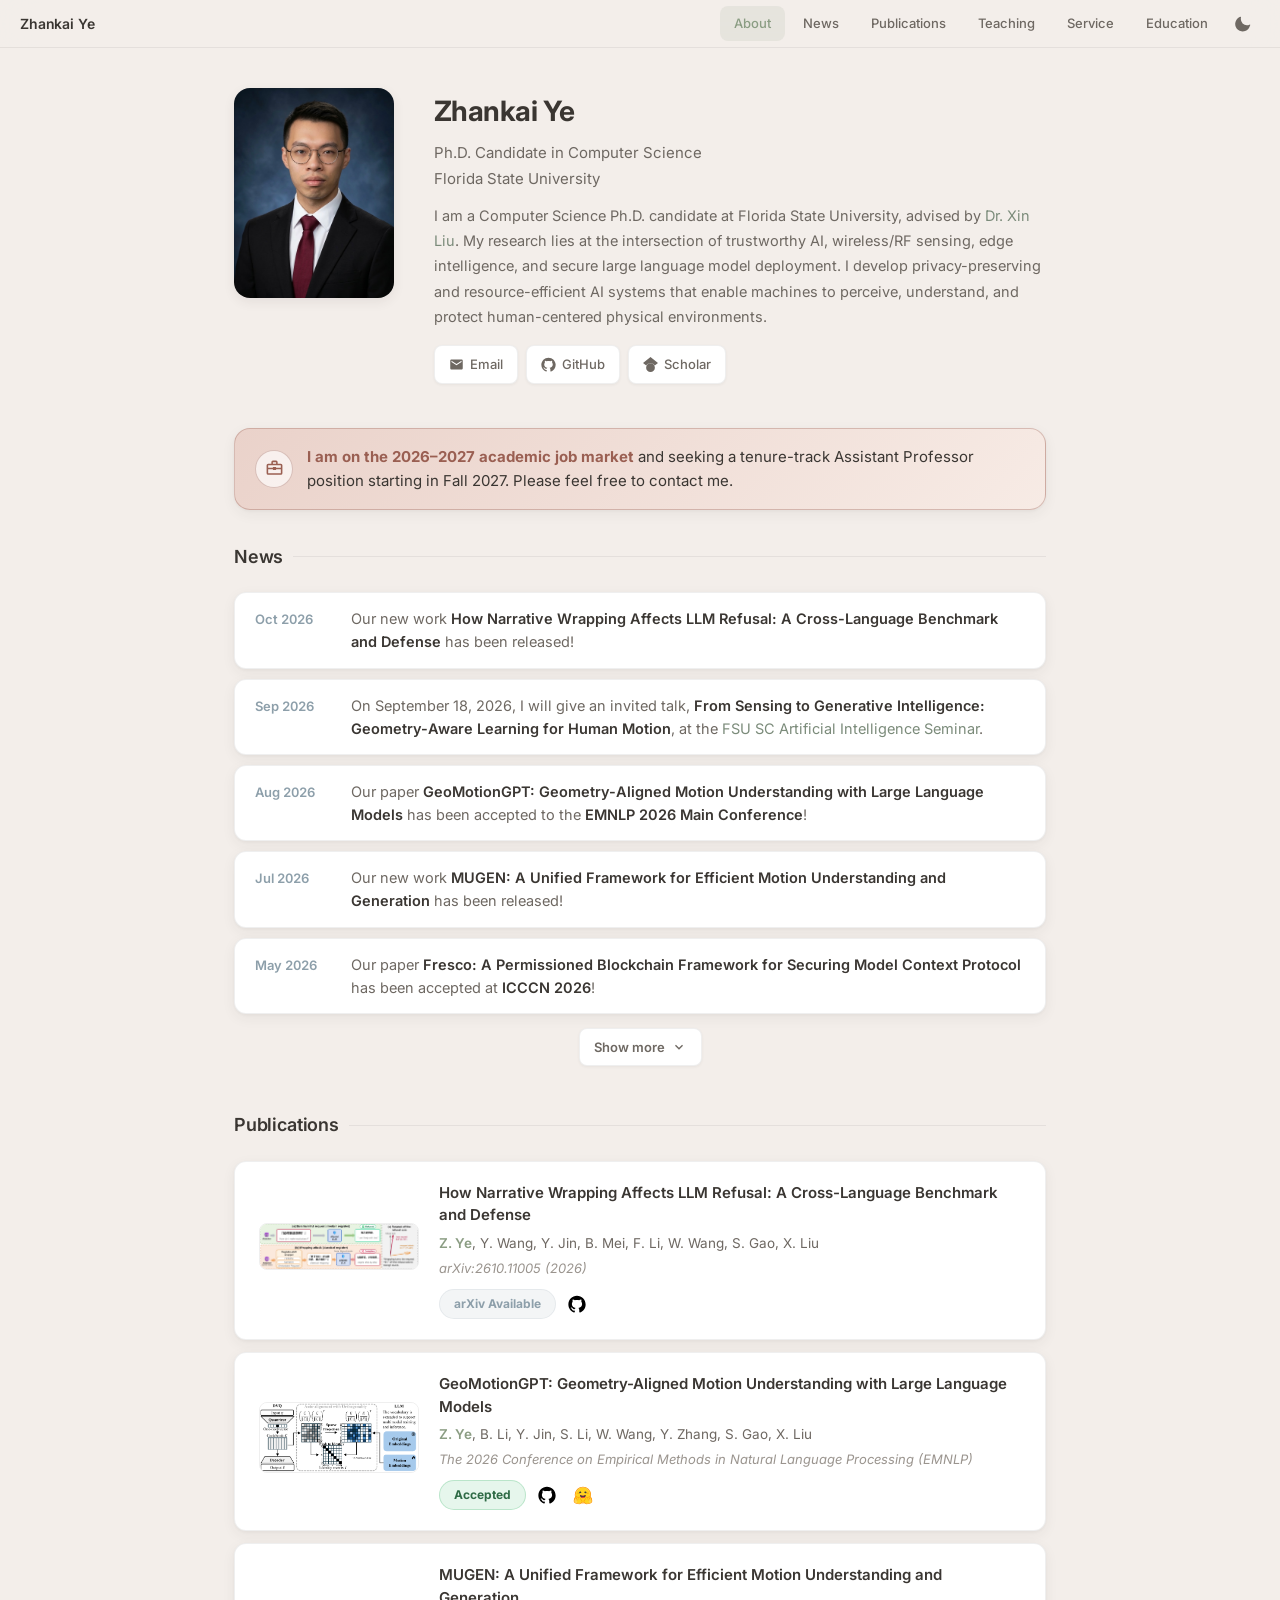
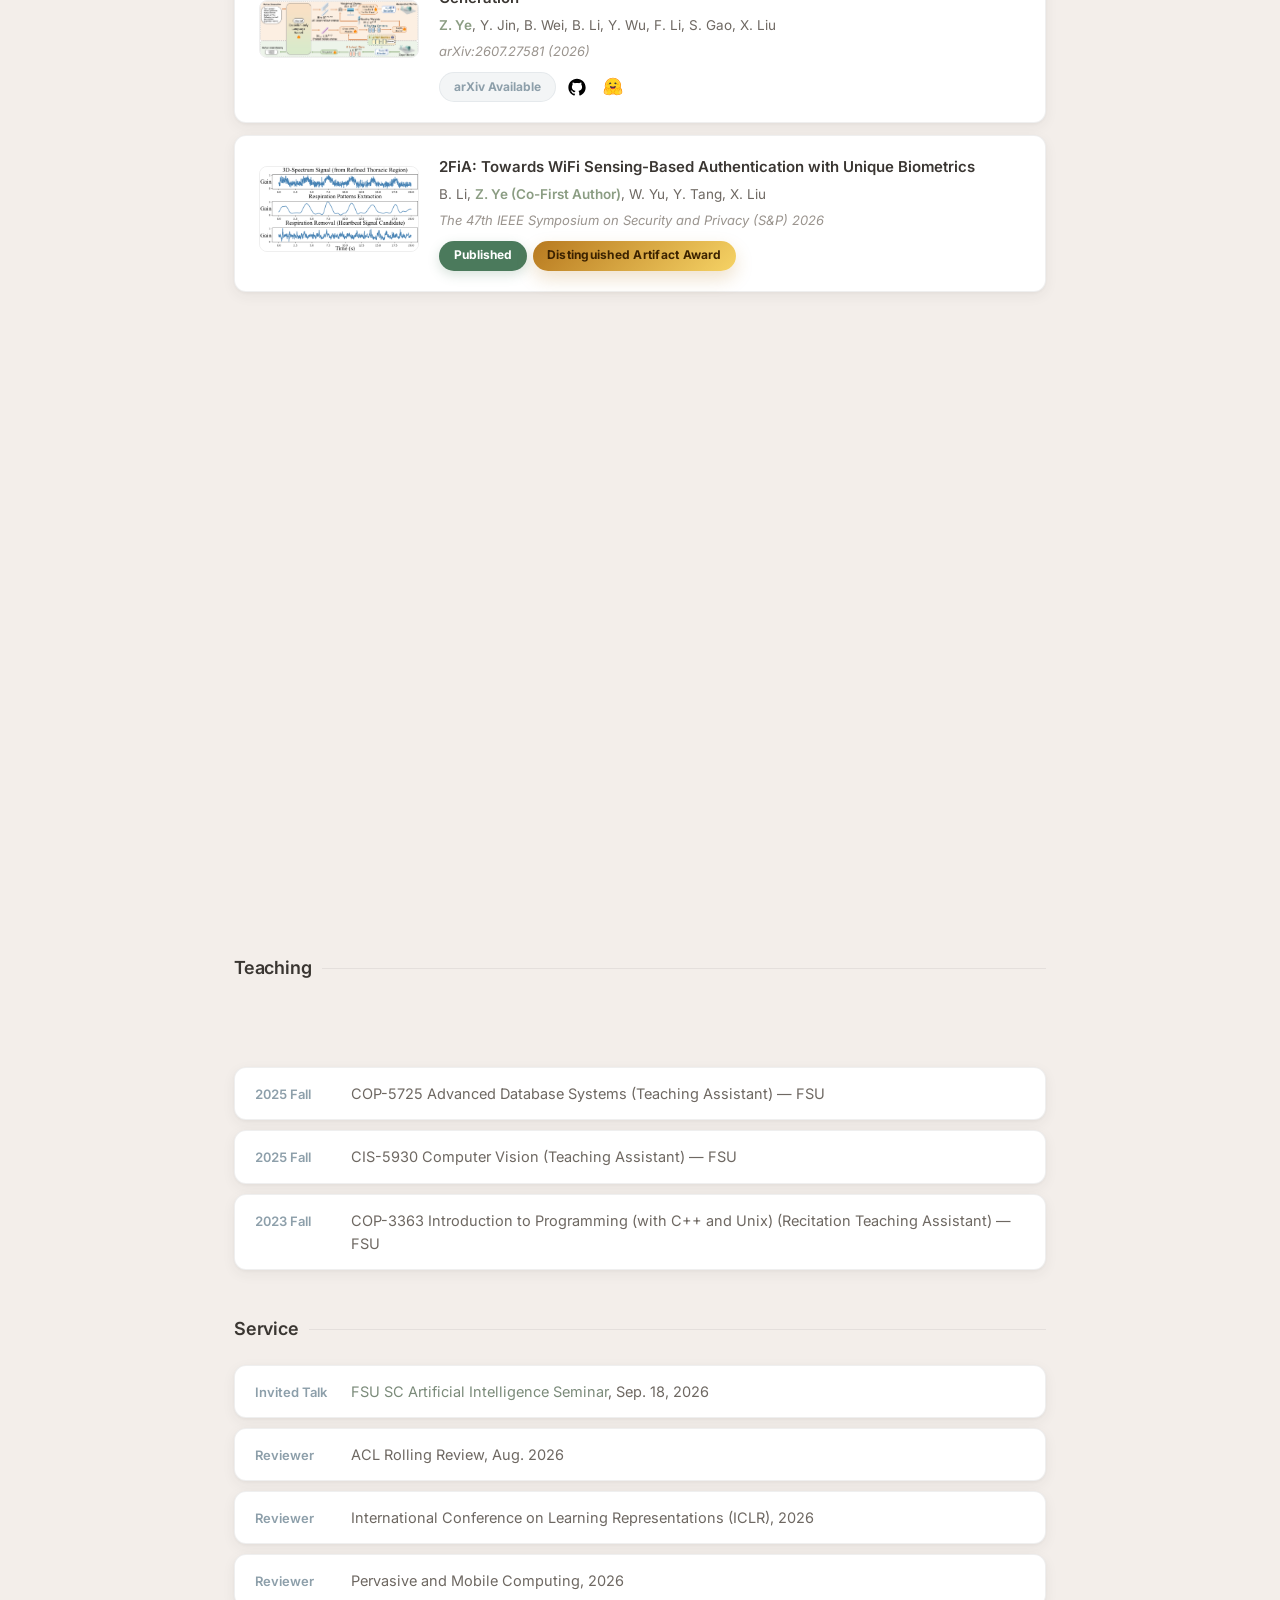
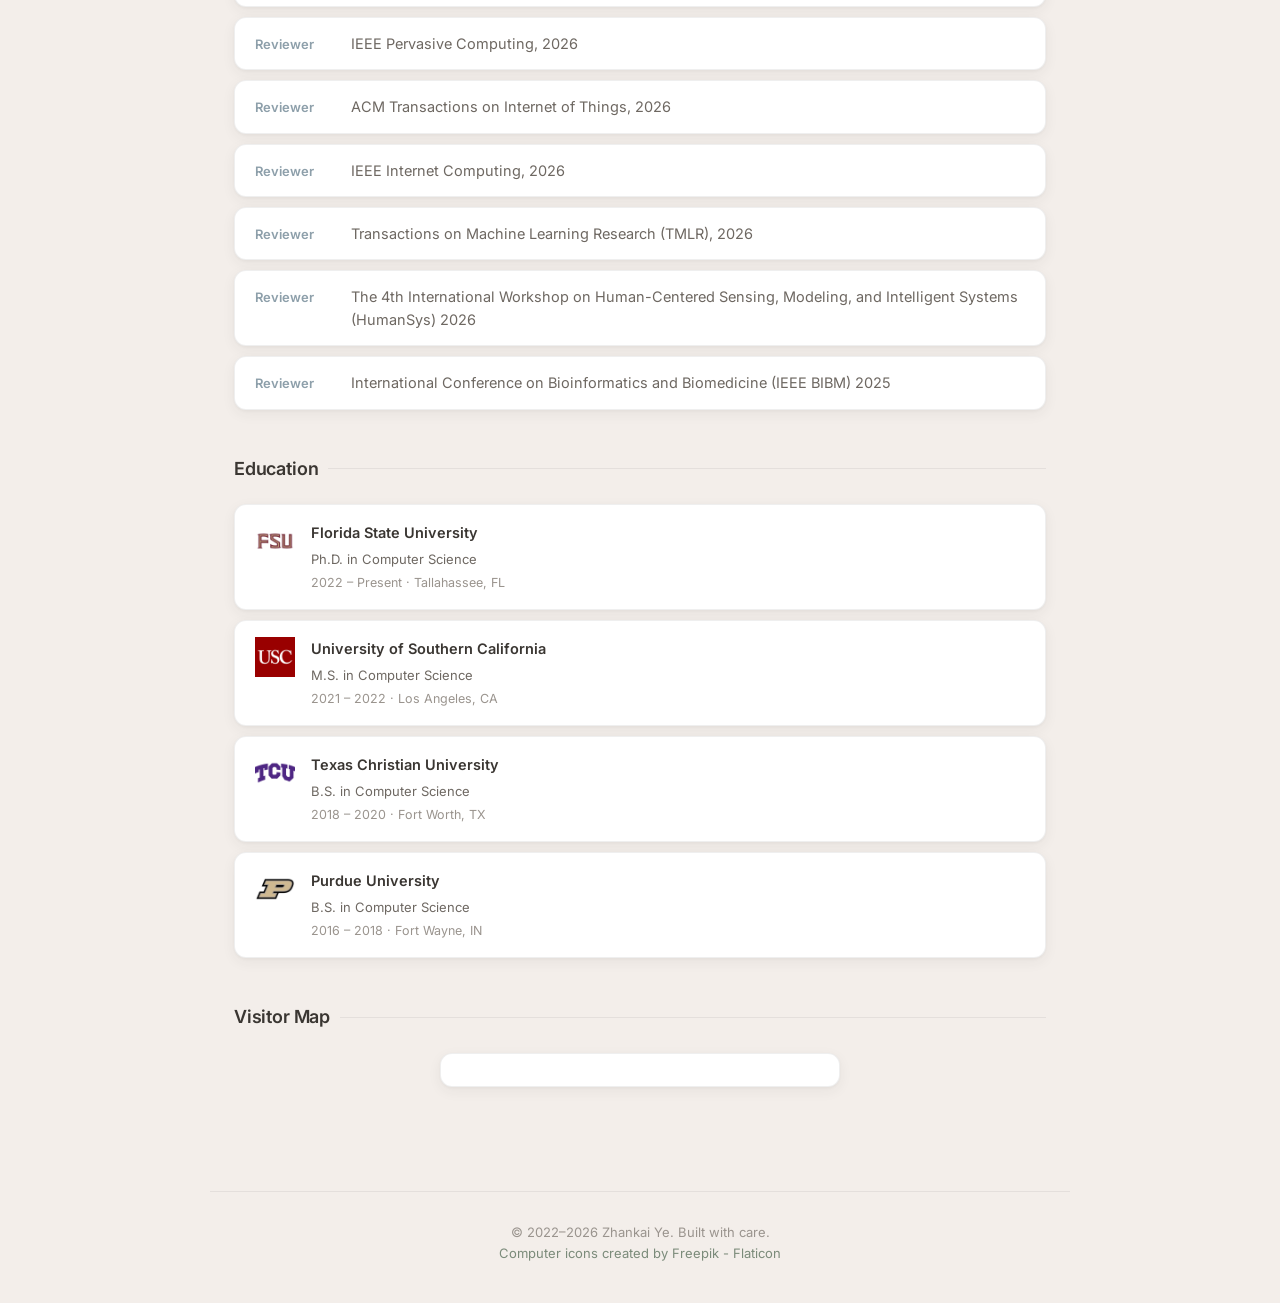
==== index.html @ 2c09be88 "Update GUISE tag from ICLR 2027 Under Review to arXiv Available Co-Authored-By: Claude Sonnet 5.5 <n" ====
<!DOCTYPE html>
<html lang="en" data-theme="light">
<head>
  <meta charset="utf-8">
  <meta name="viewport" content="width=device-width, initial-scale=1">
  <title>Zhankai Ye's Personal Website</title>
  <meta name="description" content="Zhankai Ye - Computer Science Ph.D. Candidate at Florida State University">
  <meta property="og:title" content="Zhankai Ye">
  <meta property="og:description" content="Computer Science Ph.D. Candidate at Florida State University">
  <meta property="og:type" content="website">
  <meta property="og:url" content="https://jye16.github.io/">
  <meta name="twitter:card" content="summary">
  <meta name="twitter:title" content="Zhankai Ye">
  <meta name="twitter:description" content="Computer Science Ph.D. Candidate at Florida State University">
  <link rel="shortcut icon" type="image/png" href="/freelancer.png">
  <link rel="icon" type="image/png" href="/freelancer.png">
  <link rel="apple-touch-icon" href="/freelancer.png">
  <link rel="preconnect" href="https://fonts.googleapis.com">
  <link rel="preconnect" href="https://fonts.gstatic.com" crossorigin>
  <link href="https://fonts.googleapis.com/css2?family=Inter:wght@400;500;600;700&display=swap" rel="stylesheet">
  <link rel="stylesheet" href="/css/adwaita.css?v=9">
  <noscript>
    <style>
      .anim-fade-up, .anim-fade-left, .anim-fade-right, .anim-scale-in {
        opacity: 1 !important;
        transform: none !important;
      }
    </style>
  </noscript>
  <script src="/js/main.js?v=4" defer></script>
  <script type="application/ld+json">
  {
    "@context": "http://schema.org",
    "@type": "Person",
    "name": "Zhankai Ye",
    "url": "https://jye16.github.io/",
    "jobTitle": "Ph.D. Candidate",
    "affiliation": {
      "@type": "Organization",
      "name": "Florida State University"
    }
  }
  </script>
</head>
<body>

  <!-- GTK4-style HeaderBar -->
  <header class="headerbar">
    <div class="headerbar-title"><a href="/">Zhankai Ye</a></div>
    <nav class="headerbar-nav">
      <span class="nav-links">
        <a href="#about" class="active">About</a>
        <a href="#news">News</a>
        <a href="#publications">Publications</a>
        <a href="#teaching">Teaching</a>
        <a href="#service">Service</a>
        <a href="#education">Education</a>
      </span>
      <button id="theme-toggle" class="headerbar-btn theme-toggle" aria-label="Toggle theme"></button>
      <button id="menu-toggle" class="menu-toggle" aria-label="Menu">
        <span></span><span></span><span></span>
      </button>
    </nav>
  </header>

  <!-- Mobile Nav Overlay -->
  <nav id="mobile-nav" class="mobile-nav">
    <a href="#about">About</a>
    <a href="#news">News</a>
    <a href="#publications">Publications</a>
    <a href="#teaching">Teaching</a>
    <a href="#service">Service</a>
    <a href="#education">Education</a>
  </nav>

  <main class="main-content">

    <!-- Hero / About -->
    <section id="about" class="section hero anim-fade-up">
      <div class="hero-avatar anim-scale-in">
        <img src="/photo-2026.jpg" alt="Zhankai Ye" width="160" height="160">
      </div>
      <div class="hero-info">
        <h1>Zhankai Ye</h1>
        <p class="subtitle">Ph.D. Candidate in Computer Science</p>
        <p class="subtitle" style="margin-top: -8px;">Florida State University</p>
        <p class="bio">
          I am a Computer Science Ph.D. candidate at Florida State University, advised by <a href="https://xinliulab.github.io/" target="_blank" rel="noopener noreferrer">Dr. Xin Liu</a>.
          My research lies at the intersection of trustworthy AI, wireless/RF sensing, edge intelligence, and secure large language model deployment. I develop privacy-preserving and resource-efficient AI systems that enable machines to perceive, understand, and protect human-centered physical environments.
        </p>
        <div class="hero-links">
          <a href="mailto:zy22b@fsu.edu">
            <svg viewBox="0 0 24 24"><path d="M20 4H4c-1.1 0-2 .9-2 2v12c0 1.1.9 2 2 2h16c1.1 0 2-.9 2-2V6c0-1.1-.9-2-2-2zm0 4l-8 5-8-5V6l8 5 8-5v2z"/></svg>
            Email
          </a>
          <a class="hero-link-github" href="https://github.com/JYe16" target="_blank" rel="noopener noreferrer">
            <span class="hero-github-icon" aria-hidden="true"></span>
            GitHub
          </a>
          <a href="https://scholar.google.com/citations?user=G-uva_UAAAAJ&hl=en&oi=ao" target="_blank" rel="noopener noreferrer">
            <svg viewBox="0 0 24 24"><path d="M5.242 13.769L0 9.5 12 0l12 9.5-5.242 4.269C17.548 11.249 14.978 9.5 12 9.5c-2.977 0-5.548 1.748-6.758 4.269zM12 10a7 7 0 100 14 7 7 0 000-14z"/></svg>
            Scholar
          </a>
        </div>
      </div>
    </section>

    <aside class="job-market-banner anim-fade-up" aria-label="Job market announcement">
      <span class="job-market-icon" aria-hidden="true">
        <svg viewBox="0 0 24 24"><path d="M20 6h-4V4a2 2 0 00-2-2h-4a2 2 0 00-2 2v2H4a2 2 0 00-2 2v10a2 2 0 002 2h16a2 2 0 002-2V8a2 2 0 00-2-2zm-10-2h4v2h-4V4zm10 14H4v-5h6v1h4v-1h6v5zm0-7h-6v-1h-4v1H4V8h16v3z"/></svg>
      </span>
      <p><strong>I am on the 2026–2027 academic job market</strong> and seeking a tenure-track Assistant Professor position starting in Fall 2027. Please feel free to contact me.</p>
    </aside>

    <!-- News -->
    <section id="news" class="section anim-fade-up">
      <div class="section-header">
        <h2>News</h2>
        <div class="section-line"></div>
      </div>
      <div id="news-list" class="news-list news-list-collapsible is-collapsed stagger-children">
        <div class="news-item anim-fade-left">
          <span class="news-date">Oct 2026</span>
          <span class="news-text">Our new work <strong>How Narrative Wrapping Affects LLM Refusal: A Cross-Language Benchmark and Defense</strong> has been released!</span>
        </div>
        <div class="news-item anim-fade-left">
          <span class="news-date">Sep 2026</span>
          <span class="news-text">On September 18, 2026, I will give an invited talk, <strong>From Sensing to Generative Intelligence: Geometry-Aware Learning for Human Motion</strong>, at the <a href="https://sc-ai.net/schedule/" target="_blank" rel="noopener noreferrer">FSU SC Artificial Intelligence Seminar</a>.</span>
        </div>
        <div class="news-item anim-fade-left">
          <span class="news-date">Aug 2026</span>
          <span class="news-text">Our paper <strong>GeoMotionGPT: Geometry-Aligned Motion Understanding with Large Language Models</strong> has been accepted to the <strong>EMNLP 2026 Main Conference</strong>!</span>
        </div>
        <div class="news-item anim-fade-left">
          <span class="news-date">Jul 2026</span>
          <span class="news-text">Our new work <strong>MUGEN: A Unified Framework for Efficient Motion Understanding and Generation</strong> has been released!</span>
        </div>
        <div class="news-item anim-fade-left">
          <span class="news-date">May 2026</span>
          <span class="news-text">Our paper <strong>Fresco: A Permissioned Blockchain Framework for Securing Model Context Protocol</strong> has been accepted at <strong>ICCCN 2026</strong>!</span>
        </div>
        <div class="news-item anim-fade-left">
          <span class="news-date">Apr 2026</span>
          <span class="news-text">Passed the <strong>Ph.D. Preliminary Exam</strong> and officially advanced to <strong>Ph.D. Candidate</strong>!</span>
        </div>
        <div class="news-item anim-fade-left">
          <span class="news-date">Apr 2026</span>
          <span class="news-text">Received <strong>Student Travel Grant</strong> from <strong>IEEE S&amp;P 2026</strong>.</span>
        </div>
        <div class="news-item anim-fade-left">
          <span class="news-date">Apr 2026</span>
          <span class="news-text">Received <strong>Honorable Mention Presentation Award</strong> at <strong>FSU CS Expo 2026</strong>.</span>
        </div>
        <div class="news-item anim-fade-left">
          <span class="news-date">Apr 2026</span>
          <span class="news-text">Our paper <strong>ARiSE: Efficient Mesh-Based Action Recognition from Wi-Fi Sensing on Edge Devices</strong> has been accepted at <strong>IEEE FG 2026</strong>!</span>
        </div>
        <div class="news-item anim-fade-left">
          <span class="news-date">Apr 2026</span>
          <span class="news-text">Our paper <strong>HyperEdit: Unlocking Instruction-based Text Editing in LLMs via Hypernetworks</strong> has been accepted at <strong>ACL Findings 2026</strong>!</span>
        </div>
        <div class="news-item anim-fade-left">
          <span class="news-date">Sep 2025</span>
          <span class="news-text">Our paper <strong>2FiA: Towards WiFi Sensing-Based Authentication with Unique Biometrics</strong> has been accepted at <strong>IEEE S&amp;P 2026</strong>!</span>
        </div>
        <div class="news-item anim-fade-left">
          <span class="news-date">Sep 2024</span>
          <span class="news-text">Personal website launched!</span>
        </div>
      </div>
      <div class="news-toggle-wrap">
        <button id="news-toggle" class="news-toggle" type="button" aria-expanded="false" aria-controls="news-list">
          <span class="news-toggle-label">Show more</span>
          <svg viewBox="0 0 24 24" aria-hidden="true"><path d="M7.41 8.59L12 13.17l4.59-4.58L18 10l-6 6-6-6z"/></svg>
        </button>
      </div>
    </section>

    <!-- Publications -->
    <section id="publications" class="section anim-fade-up">
      <div class="section-header">
        <h2>Publications</h2>
        <div class="section-line"></div>
      </div>
      <div class="stagger-children">
        <div class="pub-item anim-fade-up">
          <a class="pub-thumb-link" href="https://arxiv.org/abs/2610.11005" target="_blank" rel="noopener noreferrer" aria-label="Open the GUISE paper page">
            <img class="pub-thumb" src="/images/GUISE.png" alt="GUISE overview thumbnail">
          </a>
          <div class="pub-body">
            <div class="pub-title"><a href="https://jye16.github.io/guise/" target="_blank" rel="noopener noreferrer">How Narrative Wrapping Affects LLM Refusal: A Cross-Language Benchmark and Defense</a></div>
            <div class="pub-authors"><span class="me">Z. Ye</span>, Y. Wang, Y. Jin, B. Mei, F. Li, W. Wang, S. Gao, X. Liu</div>
            <div class="pub-venue">arXiv:2610.11005 (2026)</div>
            <div class="pub-links">
              <span class="pub-tag pub-tag-preprint">arXiv Available</span>
              <a class="pub-icon-link pub-icon-link-github" href="https://github.com/JYe16/GUISE_Official" target="_blank" rel="noopener noreferrer" aria-label="GUISE on GitHub" title="GitHub">
                <img src="/icons/github.svg?v=3" width="18" height="18" alt="" aria-hidden="true">
              </a>
            </div>
          </div>
        </div>
        <div class="pub-item anim-fade-up">
          <a class="pub-thumb-link" href="https://arxiv.org/abs/2601.07632" target="_blank" rel="noopener noreferrer" aria-label="Open the GeoMotionGPT paper page">
            <img class="pub-thumb" src="/images/GeoMotionGPT.png" alt="GeoMotionGPT thumbnail">
          </a>
          <div class="pub-body">
            <div class="pub-title"><a href="https://arxiv.org/abs/2601.07632" target="_blank" rel="noopener noreferrer">GeoMotionGPT: Geometry-Aligned Motion Understanding with Large Language Models</a></div>
            <div class="pub-authors"><span class="me">Z. Ye</span>, B. Li, Y. Jin, S. Li, W. Wang, Y. Zhang, S. Gao, X. Liu</div>
            <div class="pub-venue">The 2026 Conference on Empirical Methods in Natural Language Processing (EMNLP)</div>
            <div class="pub-links">
              <span class="pub-tag pub-tag-accepted">Accepted</span>
              <a class="pub-icon-link pub-icon-link-github" href="https://github.com/JYe16/GeoMotionGPT" target="_blank" rel="noopener noreferrer" aria-label="GeoMotionGPT on GitHub" title="GitHub">
                <img src="/icons/github.svg?v=3" width="18" height="18" alt="" aria-hidden="true">
              </a>
              <a class="pub-icon-link pub-icon-link-hf" href="https://huggingface.co/zy22b/GeoMotionGPT" target="_blank" rel="noopener noreferrer" aria-label="GeoMotionGPT on Hugging Face" title="Hugging Face">
                <img src="/icons/huggingface.svg" width="20" height="20" alt="" aria-hidden="true">
              </a>
            </div>
          </div>
        </div>
        <div class="pub-item anim-fade-up">
          <a class="pub-thumb-link" href="https://arxiv.org/abs/2607.27581" target="_blank" rel="noopener noreferrer" aria-label="Open the MUGEN paper page">
            <img class="pub-thumb" src="/images/MUGEN.png" alt="MUGEN framework thumbnail">
          </a>
          <div class="pub-body">
            <div class="pub-title"><a href="https://jye16.github.io/mugen-page" target="_blank" rel="noopener noreferrer">MUGEN: A Unified Framework for Efficient Motion Understanding and Generation</a></div>
            <div class="pub-authors"><span class="me">Z. Ye</span>, Y. Jin, B. Wei, B. Li, Y. Wu, F. Li, S. Gao, X. Liu</div>
            <div class="pub-venue">arXiv:2607.27581 (2026)</div>
            <div class="pub-links">
              <span class="pub-tag pub-tag-preprint">arXiv Available</span>
              <a class="pub-icon-link pub-icon-link-github" href="https://github.com/JYe16/MUGEN" target="_blank" rel="noopener noreferrer" aria-label="MUGEN on GitHub" title="GitHub">
                <img src="/icons/github.svg?v=3" width="18" height="18" alt="" aria-hidden="true">
              </a>
              <a class="pub-icon-link pub-icon-link-hf" href="https://huggingface.co/zy22b/MUGEN" target="_blank" rel="noopener noreferrer" aria-label="MUGEN on Hugging Face" title="Hugging Face">
                <img src="/icons/huggingface.svg" width="20" height="20" alt="" aria-hidden="true">
              </a>
            </div>
          </div>
        </div>
        <div class="pub-item anim-fade-up">
          <a class="pub-thumb-link" href="https://www.computer.org/csdl/proceedings-article/sp/2026/606500b617/2bojwh1qN2w" target="_blank" rel="noopener noreferrer" aria-label="Open the 2FiA paper page">
            <img class="pub-thumb" src="/images/2FiA.png" alt="2FiA thumbnail">
          </a>
          <div class="pub-body">
            <div class="pub-title"><a href="https://www.computer.org/csdl/proceedings-article/sp/2026/606500b617/2bojwh1qN2w" target="_blank" rel="noopener noreferrer">2FiA: Towards WiFi Sensing-Based Authentication with Unique Biometrics</a></div>
            <div class="pub-authors">B. Li, <span class="me">Z. Ye (Co-First Author)</span>, W. Yu, Y. Tang, X. Liu</div>
            <div class="pub-venue">The 47th IEEE Symposium on Security and Privacy (S&amp;P) 2026</div>
            <div class="pub-links">
              <span class="pub-tag pub-tag-published">Published</span>
              <div class="pub-award">Distinguished Artifact Award</div>
            </div>
          </div>
        </div>
        <div class="pub-item anim-fade-up">
          <a class="pub-thumb-link" href="https://ieeexplore.ieee.org/abstract/document/11557074" target="_blank" rel="noopener noreferrer" aria-label="Open the ARiSE paper page">
            <img class="pub-thumb" src="/images/ARiSE.png" alt="ARiSE thumbnail">
          </a>
          <div class="pub-body">
            <div class="pub-title"><a href="https://ieeexplore.ieee.org/abstract/document/11557074" target="_blank" rel="noopener noreferrer">ARiSE: Efficient Mesh-Based Action Recognition from Wi-Fi Sensing on Edge Devices</a></div>
            <div class="pub-authors"><span class="me">Z. Ye</span>, S. Li, B. Li, Y. Ren, B. Mei, S. Gao, X. Liu</div>
            <div class="pub-venue">The 20th IEEE International Conference on Automatic Face and Gesture Recognition (FG) 2026</div>
            <div class="pub-links">
              <span class="pub-tag pub-tag-published">Published</span>
            </div>
          </div>
        </div>
        <div class="pub-item anim-fade-up">
          <img class="pub-thumb" src="/images/Fresco.png" alt="Fresco thumbnail">
          <div class="pub-body">
            <div class="pub-title">Fresco: A Permissioned Blockchain Framework for Securing Model Context Protocol</div>
            <div class="pub-authors"><span class="me">Z. Ye</span>, Y. Wu, S. Sheng, P. Nguyen, Y. Ren, B. Wei, Y. Yesha, X. Liu</div>
            <div class="pub-venue">The 35th International Conference on Computer Communications and Networks (ICCCN) 2026</div>
            <div class="pub-links">
              <span class="pub-tag pub-tag-accepted">Accepted</span>
            </div>
          </div>
        </div>
        <div class="pub-item anim-fade-up">
          <a class="pub-thumb-link" href="https://arxiv.org/abs/2512.12544" target="_blank" rel="noopener noreferrer" aria-label="Open the HyperEdit paper page">
            <img class="pub-thumb" src="/images/HyperEdit.png" alt="HyperEdit thumbnail">
          </a>
          <div class="pub-body">
            <div class="pub-title"><a href="https://arxiv.org/abs/2512.12544" target="_blank" rel="noopener noreferrer">HyperEdit: Unlocking Instruction-based Text Editing in LLMs via Hypernetworks</a></div>
            <div class="pub-authors">Y. Zeng, J. Cao, Z. Li, W. Yu, <span class="me">Z. Ye</span>, D. Xiang, T. Hua, X. Liu, S. Gao, T. Yu</div>
            <div class="pub-venue">Findings of the 64th Annual Meeting of the Association for Computational Linguistics (ACL Findings) 2026</div>
            <div class="pub-links">
              <span class="pub-tag pub-tag-published">Published</span>
            </div>
          </div>
        </div>
      </div>
    </section>

    <!-- Teaching -->
    <section id="teaching" class="section anim-fade-up">
      <div class="section-header">
        <h2>Teaching</h2>
        <div class="section-line"></div>
      </div>
      <div class="news-list stagger-children">
        <div class="news-item anim-fade-left">
          <span class="news-date">2026 Spring</span>
          <span class="news-text">CIS-5930 Future Edge Networks and Distributed Intelligence (Teaching Assistant) — FSU</span>
        </div>
        <div class="news-item anim-fade-left">
          <span class="news-date">2025 Fall</span>
          <span class="news-text">COP-5725 Advanced Database Systems (Teaching Assistant) — FSU</span>
        </div>
        <div class="news-item anim-fade-left">
          <span class="news-date">2025 Fall</span>
          <span class="news-text">CIS-5930 Computer Vision (Teaching Assistant) — FSU</span>
        </div>
        <div class="news-item anim-fade-left">
          <span class="news-date">2023 Fall</span>
          <span class="news-text">COP-3363 Introduction to Programming (with C++ and Unix) (Recitation Teaching Assistant) — FSU</span>
        </div>
      </div>
    </section>

    <!-- Service -->
    <section id="service" class="section anim-fade-up">
      <div class="section-header">
        <h2>Service</h2>
        <div class="section-line"></div>
      </div>
      <div class="news-list stagger-children">
        <div class="news-item anim-fade-left">
          <span class="news-date">Invited Talk</span>
          <span class="news-text"><a href="https://sc-ai.net/schedule/" target="_blank" rel="noopener noreferrer">FSU SC Artificial Intelligence Seminar</a>, Sep. 18, 2026</span>
        </div>
        <div class="news-item anim-fade-left">
          <span class="news-date">Reviewer</span>
          <span class="news-text">ACL Rolling Review, Aug. 2026</span>
        </div>
        <div class="news-item anim-fade-left">
          <span class="news-date">Reviewer</span>
          <span class="news-text">International Conference on Learning Representations (ICLR), 2026</span>
        </div>
        <div class="news-item anim-fade-left">
          <span class="news-date">Reviewer</span>
          <span class="news-text">Pervasive and Mobile Computing, 2026</span>
        </div>
        <div class="news-item anim-fade-left">
          <span class="news-date">Reviewer</span>
          <span class="news-text">IEEE Pervasive Computing, 2026</span>
        </div>
        <div class="news-item anim-fade-left">
          <span class="news-date">Reviewer</span>
          <span class="news-text">ACM Transactions on Internet of Things, 2026</span>
        </div>
        <div class="news-item anim-fade-left">
          <span class="news-date">Reviewer</span>
          <span class="news-text">IEEE Internet Computing, 2026</span>
        </div>
        <div class="news-item anim-fade-left">
          <span class="news-date">Reviewer</span>
          <span class="news-text">Transactions on Machine Learning Research (TMLR), 2026</span>
        </div>
        <div class="news-item anim-fade-left">
          <span class="news-date">Reviewer</span>
          <span class="news-text">The 4th International Workshop on Human-Centered Sensing, Modeling, and Intelligent Systems (HumanSys) 2026</span>
        </div>
        <div class="news-item anim-fade-left">
          <span class="news-date">Reviewer</span>
          <span class="news-text">International Conference on Bioinformatics and Biomedicine (IEEE BIBM) 2025</span>
        </div>
      </div>
    </section>

    <section id="education" class="section anim-fade-up">
      <div class="section-header">
        <h2>Education</h2>
        <div class="section-line"></div>
      </div>
      <div class="stagger-children">
        <div class="timeline-item anim-fade-up">
          <div class="timeline-icon"><img src="/icons/fsu.png" alt="FSU" width="40" height="40"></div>
          <div class="timeline-content">
            <h3>Florida State University</h3>
            <p class="timeline-sub">Ph.D. in Computer Science</p>
            <p class="timeline-date">2022 – Present · Tallahassee, FL</p>
          </div>
        </div>
        <div class="timeline-item anim-fade-up">
          <div class="timeline-icon"><img src="/icons/usc.png" alt="USC" width="40" height="40"></div>
          <div class="timeline-content">
            <h3>University of Southern California</h3>
            <p class="timeline-sub">M.S. in Computer Science</p>
            <p class="timeline-date">2021 – 2022 · Los Angeles, CA</p>
          </div>
        </div>
        <div class="timeline-item anim-fade-up">
          <div class="timeline-icon"><img src="/icons/tcu.png" alt="TCU" width="40" height="40"></div>
          <div class="timeline-content">
            <h3>Texas Christian University</h3>
            <p class="timeline-sub">B.S. in Computer Science</p>
            <p class="timeline-date">2018 – 2020 · Fort Worth, TX</p>
          </div>
        </div>
        <div class="timeline-item anim-fade-up">
          <div class="timeline-icon"><img src="/icons/purdue.png" alt="Purdue" width="40" height="40"></div>
          <div class="timeline-content">
            <h3>Purdue University</h3>
            <p class="timeline-sub">B.S. in Computer Science</p>
            <p class="timeline-date">2016 – 2018 · Fort Wayne, IN</p>
          </div>
        </div>
      </div>
    </section>

    <!-- Visitor Counter -->
    <section id="visitor-map" class="section anim-fade-up">
      <div class="section-header">
        <h2>Visitor Map</h2>
        <div class="section-line"></div>
      </div>
      <div style="display:flex;justify-content:center;">
        <div class="visitor-map-card">
          <script type="text/javascript">
            (function () {
              var theme = document.documentElement.getAttribute('data-theme');
              var cl = theme === 'dark' ? '2a2724' : 'ffffff';
              var card = document.currentScript.parentElement;
              var cardStyle = window.getComputedStyle(card);
              var mapWidth = Math.floor(
                card.getBoundingClientRect().width -
                parseFloat(cardStyle.paddingLeft) -
                parseFloat(cardStyle.paddingRight) -
                parseFloat(cardStyle.borderLeftWidth) -
                parseFloat(cardStyle.borderRightWidth)
              );
              document.write(
                '<script type="text/javascript" id="mapmyvisitors" ' +
                'src="https://mapmyvisitors.com/map.js?d=XqmoEh-5JVxembaAJcJapGxYagsja-NmGrEghnxSBC0&cl=' +
                cl + '&w=' + mapWidth + '"><\/script>'
              );
            })();
          </script>
        </div>
      </div>
    </section>

  </main>

  <footer class="site-footer">
    <p>&copy; 2022–2026 Zhankai Ye. Built with care.</p>
    <p><a href="https://www.flaticon.com/free-icons/computer" title="computer icons">Computer icons created by Freepik - Flaticon</a></p>
  </footer>

</body>
</html>
---- css/adwaita.css ----
/* ============================================
   GTK4 Adwaita × Morandi Academic Theme
   ============================================ */

/* --- CSS Custom Properties --- */
:root {
  /* Morandi Palette - Light */
  --bg-primary: #f3eeea;
  --bg-secondary: #ebe5df;
  --bg-card: #ffffff;
  --bg-card-hover: #faf8f6;
  --bg-headerbar: rgba(243, 238, 234, 0.85);
  --bg-sidebar: #e8e2dc;

  --text-primary: #3a3632;
  --text-secondary: #6e6862;
  --text-tertiary: #9a948e;
  --text-link: #7b8b7a;
  --text-link-hover: #5c6e5b;

  --accent: #8b9d83;
  --accent-hover: #7a8e72;
  --accent-subtle: rgba(139, 157, 131, 0.12);
  --accent-border: rgba(139, 157, 131, 0.3);

  --morandi-rose: #c4a7a0;
  --morandi-blue: #8d9faa;
  --morandi-green: #8b9d83;
  --morandi-taupe: #b0a296;
  --morandi-lavender: #a29aaf;
  --morandi-sand: #c9bfb0;

  --job-market-bg-start: #ead2ca;
  --job-market-bg-end: #f7ebe5;
  --job-market-accent: #9a5f52;
  --job-market-border: rgba(154, 95, 82, 0.34);
  --job-market-icon-bg: rgba(255, 255, 255, 0.66);

  --border-color: rgba(58, 54, 50, 0.08);
  --border-strong: rgba(58, 54, 50, 0.15);
  --shadow-sm: 0 1px 3px rgba(58, 54, 50, 0.06);
  --shadow-md: 0 4px 12px rgba(58, 54, 50, 0.08);
  --shadow-lg: 0 8px 30px rgba(58, 54, 50, 0.1);
  --shadow-card: 0 1px 3px rgba(58, 54, 50, 0.04), 0 4px 14px rgba(58, 54, 50, 0.06);
  --shadow-card-hover: 0 4px 16px rgba(58, 54, 50, 0.1), 0 8px 30px rgba(58, 54, 50, 0.06);

  --radius-sm: 8px;
  --radius-md: 12px;
  --radius-lg: 16px;
  --radius-xl: 24px;

  --headerbar-height: 48px;

  /* Adwaita-style easing */
  --ease-out: cubic-bezier(0.0, 0.0, 0.2, 1.0);
  --ease-in: cubic-bezier(0.4, 0.0, 1.0, 1.0);
  --ease-in-out: cubic-bezier(0.4, 0.0, 0.2, 1.0);
  --duration-fast: 150ms;
  --duration-normal: 250ms;
  --duration-slow: 350ms;
  --duration-enter: 360ms;
}

/* Dark theme */
[data-theme="dark"] {
  --bg-primary: #2a2724;
  --bg-secondary: #33302c;
  --bg-card: #3a3733;
  --bg-card-hover: #413e39;
  --bg-headerbar: rgba(42, 39, 36, 0.9);
  --bg-sidebar: #33302c;

  --text-primary: #e4dfd9;
  --text-secondary: #b0aaa3;
  --text-tertiary: #7f7972;
  --text-link: #a3b89e;
  --text-link-hover: #b8ccb3;

  --accent: #a3b89e;
  --accent-hover: #b8ccb3;
  --accent-subtle: rgba(163, 184, 158, 0.12);
  --accent-border: rgba(163, 184, 158, 0.25);

  --morandi-rose: #c4a7a0;
  --morandi-blue: #8d9faa;
  --morandi-green: #a3b89e;
  --morandi-taupe: #b0a296;
  --morandi-lavender: #a29aaf;
  --morandi-sand: #c9bfb0;

  --job-market-bg-start: #543d38;
  --job-market-bg-end: #443633;
  --job-market-accent: #e0aaa0;
  --job-market-border: rgba(224, 170, 160, 0.32);
  --job-market-icon-bg: rgba(255, 255, 255, 0.07);

  --border-color: rgba(228, 223, 217, 0.08);
  --border-strong: rgba(228, 223, 217, 0.15);
  --shadow-sm: 0 1px 3px rgba(0, 0, 0, 0.15);
  --shadow-md: 0 4px 12px rgba(0, 0, 0, 0.2);
  --shadow-lg: 0 8px 30px rgba(0, 0, 0, 0.25);
  --shadow-card: 0 1px 3px rgba(0, 0, 0, 0.1), 0 4px 14px rgba(0, 0, 0, 0.12);
  --shadow-card-hover: 0 4px 16px rgba(0, 0, 0, 0.2), 0 8px 30px rgba(0, 0, 0, 0.15);
}

/* --- Reset & Base --- */
*, *::before, *::after {
  box-sizing: border-box;
  margin: 0;
  padding: 0;
}

html {
  scroll-behavior: smooth;
  font-size: 16px;
  -webkit-text-size-adjust: 100%;
}

body {
  font-family: 'Inter', 'Cantarell', -apple-system, BlinkMacSystemFont, 'Segoe UI', sans-serif;
  background-color: var(--bg-primary);
  color: var(--text-primary);
  line-height: 1.7;
  transition: background-color var(--duration-slow) var(--ease-in-out),
              color var(--duration-slow) var(--ease-in-out);
  overflow-x: hidden;
  -webkit-font-smoothing: antialiased;
  -moz-osx-font-smoothing: grayscale;
}

a {
  color: var(--text-link);
  text-decoration: none;
  transition: color var(--duration-fast) var(--ease-out);
}

a:hover {
  color: var(--text-link-hover);
}

::selection {
  background: var(--accent-subtle);
  color: var(--text-primary);
}

/* --- HeaderBar (GTK4 style) --- */
.headerbar {
  position: fixed;
  top: 0;
  left: 0;
  right: 0;
  height: var(--headerbar-height);
  background: var(--bg-headerbar);
  backdrop-filter: blur(20px) saturate(1.2);
  -webkit-backdrop-filter: blur(20px) saturate(1.2);
  border-bottom: 1px solid var(--border-color);
  z-index: 1000;
  display: flex;
  align-items: center;
  justify-content: space-between;
  padding: 0 20px;
  transition: background-color var(--duration-slow) var(--ease-in-out),
              box-shadow var(--duration-normal) var(--ease-out);
}

.headerbar.scrolled {
  box-shadow: var(--shadow-sm);
}

.headerbar-title {
  font-size: 14px;
  font-weight: 600;
  color: var(--text-primary);
  letter-spacing: -0.01em;
}

.headerbar-title a {
  color: inherit;
}

.headerbar-nav {
  display: flex;
  align-items: center;
  gap: 4px;
}

.headerbar-nav a,
.headerbar-btn {
  display: inline-flex;
  align-items: center;
  gap: 6px;
  padding: 6px 14px;
  border-radius: var(--radius-sm);
  font-size: 13px;
  font-weight: 500;
  color: var(--text-secondary);
  background: transparent;
  border: none;
  cursor: pointer;
  transition: color var(--duration-fast) var(--ease-out),
              background-color var(--duration-fast) var(--ease-out);
  white-space: nowrap;
}

.headerbar-nav a:hover,
.headerbar-btn:hover {
  background: var(--accent-subtle);
  color: var(--text-primary);
}

.headerbar-nav a.active {
  background: var(--accent-subtle);
  color: var(--accent);
}

.theme-toggle {
  width: 34px;
  height: 34px;
  padding: 0;
  display: inline-flex;
  align-items: center;
  justify-content: center;
  border-radius: 50%;
  font-size: 16px;
}

.theme-toggle svg {
  width: 18px;
  height: 18px;
  fill: currentColor;
}

/* Mobile menu toggle */
.menu-toggle {
  display: none;
  flex-direction: column;
  gap: 5px;
  padding: 8px;
  background: none;
  border: none;
  cursor: pointer;
}

.menu-toggle span {
  width: 20px;
  height: 2px;
  background: var(--text-primary);
  border-radius: 2px;
  transition: transform var(--duration-normal) var(--ease-out),
              opacity var(--duration-fast) var(--ease-out),
              background-color var(--duration-fast) var(--ease-out);
}

.menu-toggle.active span:nth-child(1) {
  transform: rotate(45deg) translate(5px, 5px);
}
.menu-toggle.active span:nth-child(2) {
  opacity: 0;
}
.menu-toggle.active span:nth-child(3) {
  transform: rotate(-45deg) translate(5px, -5px);
}

/* --- Main Layout --- */
.main-content {
  max-width: 860px;
  margin: 0 auto;
  padding: calc(var(--headerbar-height) + 40px) 24px 60px;
}

/* --- Hero / About Section --- */
.job-market-banner {
  display: flex;
  align-items: center;
  gap: 14px;
  margin-bottom: 32px;
  padding: 16px 20px;
  color: var(--text-primary);
  background: linear-gradient(135deg, var(--job-market-bg-start), var(--job-market-bg-end));
  border: 1px solid var(--job-market-border);
  border-radius: var(--radius-lg);
  box-shadow: var(--shadow-card);
}

.job-market-banner p {
  font-size: 15px;
  line-height: 1.6;
}

.job-market-banner strong {
  color: var(--job-market-accent);
  font-weight: 700;
}

.job-market-icon {
  display: inline-flex;
  flex: 0 0 38px;
  align-items: center;
  justify-content: center;
  width: 38px;
  height: 38px;
  color: var(--job-market-accent);
  background: var(--job-market-icon-bg);
  border: 1px solid var(--job-market-border);
  border-radius: 50%;
}

.job-market-icon svg {
  width: 19px;
  height: 19px;
  fill: currentColor;
}

.hero {
  display: flex;
  gap: 40px;
  align-items: flex-start;
  margin-bottom: 24px;
}

.hero-avatar {
  flex-shrink: 0;
}

.hero-avatar img {
  width: 160px;
  height: 210px;
  border-radius: var(--radius-lg);
  object-fit: cover;
  object-position: center 20%;
  box-shadow: var(--shadow-md);
  transition: transform var(--duration-normal) var(--ease-out),
              box-shadow var(--duration-normal) var(--ease-out);
}

.hero-avatar img:hover {
  transform: scale(1.015);
  box-shadow: var(--shadow-lg);
}

.hero-info h1 {
  font-size: 28px;
  font-weight: 700;
  letter-spacing: -0.02em;
  margin-bottom: 6px;
  color: var(--text-primary);
}

.hero-info .subtitle {
  font-size: 15px;
  color: var(--text-secondary);
  margin-bottom: 12px;
  line-height: 1.5;
}

.hero-info .bio {
  font-size: 14.5px;
  color: var(--text-secondary);
  line-height: 1.75;
  margin-bottom: 16px;
}

.hero-links {
  display: flex;
  flex-wrap: wrap;
  gap: 8px;
  margin-top: 16px;
}

.hero-links a {
  display: inline-flex;
  align-items: center;
  gap: 6px;
  padding: 7px 14px;
  background: var(--bg-card);
  border: 1px solid var(--border-color);
  border-radius: var(--radius-sm);
  font-size: 13px;
  font-weight: 500;
  color: var(--text-secondary);
  box-shadow: var(--shadow-sm);
  transition: color var(--duration-fast) var(--ease-out),
              background-color var(--duration-fast) var(--ease-out),
              border-color var(--duration-fast) var(--ease-out),
              box-shadow var(--duration-normal) var(--ease-out);
}

.hero-links a:hover {
  background: var(--accent-subtle);
  border-color: var(--accent-border);
  color: var(--accent);
  box-shadow: var(--shadow-md);
}

.hero-links a svg {
  width: 15px;
  height: 15px;
  fill: currentColor;
  flex-shrink: 0;
}

.hero-github-icon {
  display: block;
  width: 15px;
  height: 15px;
  flex: 0 0 15px;
  background-color: currentColor;
  -webkit-mask: url("/icons/github.svg?v=3") center / contain no-repeat;
  mask: url("/icons/github.svg?v=3") center / contain no-repeat;
}

/* --- Section --- */
.section {
  margin-bottom: 44px;
}

.section-header {
  display: flex;
  align-items: center;
  gap: 10px;
  margin-bottom: 20px;
}

.section-header h2 {
  font-size: 18px;
  font-weight: 600;
  color: var(--text-primary);
  letter-spacing: -0.01em;
}

.section-header .section-line {
  flex: 1;
  height: 1px;
  background: var(--border-color);
}

/* --- Adwaita Card Style --- */
.card {
  background: var(--bg-card);
  border: 1px solid var(--border-color);
  border-radius: var(--radius-md);
  padding: 20px 24px;
  box-shadow: var(--shadow-card);
  transition: border-color var(--duration-fast) var(--ease-out),
              box-shadow var(--duration-normal) var(--ease-out);
}

.card:hover {
  box-shadow: var(--shadow-card-hover);
  border-color: var(--border-strong);
}

.card + .card {
  margin-top: 12px;
}

/* --- News Items --- */
.news-list {
  display: flex;
  flex-direction: column;
  gap: 10px;
}

.news-list-collapsible.is-collapsed .news-item:nth-child(n + 6) {
  display: none;
}

.news-toggle-wrap {
  display: flex;
  justify-content: center;
  margin-top: 14px;
}

.news-toggle {
  display: inline-flex;
  align-items: center;
  gap: 6px;
  padding: 7px 14px;
  color: var(--text-secondary);
  font: inherit;
  font-size: 13px;
  font-weight: 600;
  background: var(--bg-card);
  border: 1px solid var(--border-color);
  border-radius: var(--radius-sm);
  box-shadow: var(--shadow-sm);
  cursor: pointer;
  transition: color var(--duration-fast) var(--ease-out),
              background-color var(--duration-fast) var(--ease-out),
              border-color var(--duration-fast) var(--ease-out),
              box-shadow var(--duration-fast) var(--ease-out);
}

.news-toggle:hover {
  color: var(--accent);
  background: var(--accent-subtle);
  border-color: var(--accent-border);
  box-shadow: var(--shadow-md);
}

.news-toggle:focus-visible {
  outline: 2px solid var(--accent);
  outline-offset: 3px;
}

.news-toggle svg {
  width: 16px;
  height: 16px;
  fill: currentColor;
  transition: transform var(--duration-normal) var(--ease-out);
}

.news-toggle[aria-expanded="true"] svg {
  transform: rotate(180deg);
}

.news-toggle:disabled {
  cursor: default;
}

.news-item {
  display: flex;
  gap: 16px;
  align-items: baseline;
  padding: 14px 20px;
  background: var(--bg-card);
  border: 1px solid var(--border-color);
  border-radius: var(--radius-md);
  box-shadow: var(--shadow-card);
  transition: border-color var(--duration-fast) var(--ease-out),
              box-shadow var(--duration-normal) var(--ease-out),
              opacity var(--duration-enter) var(--ease-out),
              transform var(--duration-enter) var(--ease-out);
}

.news-item:hover {
  box-shadow: var(--shadow-card-hover);
  border-color: var(--border-strong);
}

.news-date {
  flex-shrink: 0;
  font-size: 13px;
  font-weight: 600;
  color: var(--morandi-blue);
  font-variant-numeric: tabular-nums;
  min-width: 80px;
}

.news-text {
  font-size: 14.5px;
  color: var(--text-secondary);
  line-height: 1.6;
}

.news-text strong {
  color: var(--text-primary);
  font-weight: 600;
}

/* --- Publications --- */
.pub-item {
  display: flex;
  gap: 20px;
  align-items: center;
  padding: 20px 24px;
  background: var(--bg-card);
  border: 1px solid var(--border-color);
  border-radius: var(--radius-md);
  box-shadow: var(--shadow-card);
  transition: border-color var(--duration-fast) var(--ease-out),
              box-shadow var(--duration-normal) var(--ease-out),
              opacity var(--duration-enter) var(--ease-out),
              transform var(--duration-enter) var(--ease-out);
}

.pub-thumb {
  width: 160px;
  max-width: 160px;
  height: auto;
  border-radius: var(--radius-sm);
  flex-shrink: 0;
  object-fit: contain;
  border: 1px solid var(--border-color);
}

.pub-body {
  flex: 1;
  min-width: 0;
}

.pub-item:hover {
  box-shadow: var(--shadow-card-hover);
  border-color: var(--border-strong);
}

.pub-item + .pub-item {
  margin-top: 12px;
}

.pub-title {
  font-size: 15px;
  font-weight: 600;
  color: var(--text-primary);
  margin-bottom: 6px;
  line-height: 1.5;
}

.pub-authors {
  font-size: 13.5px;
  color: var(--text-secondary);
  margin-bottom: 4px;
  line-height: 1.5;
}

.pub-authors .me {
  color: var(--accent);
  font-weight: 600;
}

.pub-venue {
  font-size: 13px;
  color: var(--text-tertiary);
  font-style: italic;
  margin-bottom: 10px;
}

.pub-thumb-link {
  display: block;
}

.pub-title a {
  color: inherit;
  text-decoration: none;
}

.pub-title a:hover {
  color: var(--accent);
}

.pub-links {
  display: flex;
  flex-wrap: wrap;
  align-items: center;
  gap: 6px;
}

.pub-links a,
.pub-tag,
.pub-award {
  display: inline-flex;
  align-items: center;
  gap: 4px;
  min-height: 30px;
  padding: 0 14px;
  font-size: 12px;
  font-weight: 700;
  border-radius: 999px;
  transition: color var(--duration-fast) var(--ease-out),
              background-color var(--duration-fast) var(--ease-out),
              border-color var(--duration-fast) var(--ease-out);
  box-sizing: border-box;
}

.pub-links a {
  background: var(--accent-subtle);
  color: var(--accent);
  border: 1px solid transparent;
}

.pub-links a:hover {
  border-color: var(--accent-border);
  background: var(--accent);
  color: var(--bg-card);
}

.pub-links .pub-icon-link {
  width: 30px;
  height: 30px;
  min-height: 30px;
  flex: 0 0 30px;
  padding: 0;
  justify-content: center;
  background: transparent;
  border-color: transparent;
  overflow: hidden;
}

.pub-links .pub-icon-link:hover {
  background: var(--accent-subtle);
  border-color: transparent;
}

.pub-icon-link img {
  display: block;
  width: 18px;
  height: 18px;
  max-width: 18px;
  max-height: 18px;
  flex: 0 0 18px;
  object-fit: contain;
}

.pub-icon-link-hf img {
  width: 20px;
  height: 20px;
  max-width: 20px;
  max-height: 20px;
  flex-basis: 20px;
}

[data-theme="dark"] .pub-icon-link-github img {
  filter: invert(1);
}

.pub-tag {
  border: 1px solid transparent;
}

/* Accepted — subtle outlined pill (in progress toward publication) */
.pub-tag-accepted {
  background: rgba(100, 196, 136, 0.16);
  color: #2f6b46;
  border-color: rgba(100, 196, 136, 0.34);
}

[data-theme="dark"] .pub-tag-accepted {
  background: rgba(100, 196, 136, 0.2);
  color: #8fe0aa;
}

/* Published — filled solid pill (stronger; clearly distinct from Accepted) */
.pub-tag-published {
  background: #4b7a5c;
  color: #ffffff;
  border-color: transparent;
  box-shadow: 0 4px 12px rgba(75, 122, 92, 0.22);
}

[data-theme="dark"] .pub-tag-published {
  background: #7cab88;
  color: #1c2419;
}

.pub-tag-preprint {
  background: rgba(141, 159, 170, 0.1);
  color: var(--morandi-blue);
  border-color: rgba(141, 159, 170, 0.14);
}

.pub-award {
  background: linear-gradient(135deg, #b7791f 0%, #f6d365 100%);
  color: #3b2200;
  letter-spacing: 0.02em;
  box-shadow: 0 8px 18px rgba(183, 121, 31, 0.22);
}

/* --- Education / Experience --- */
.timeline-item {
  display: flex;
  gap: 16px;
  padding: 16px 20px;
  background: var(--bg-card);
  border: 1px solid var(--border-color);
  border-radius: var(--radius-md);
  box-shadow: var(--shadow-card);
  transition: border-color var(--duration-fast) var(--ease-out),
              box-shadow var(--duration-normal) var(--ease-out),
              opacity var(--duration-enter) var(--ease-out),
              transform var(--duration-enter) var(--ease-out);
}

.timeline-item:hover {
  box-shadow: var(--shadow-card-hover);
  border-color: var(--border-strong);
}

.timeline-item + .timeline-item {
  margin-top: 10px;
}

.timeline-icon {
  flex-shrink: 0;
  width: 40px;
  height: 40px;
  background: var(--accent-subtle);
  border-radius: var(--radius-sm);
  display: flex;
  align-items: center;
  justify-content: center;
  font-size: 18px;
}

.timeline-content h3 {
  font-size: 14.5px;
  font-weight: 600;
  color: var(--text-primary);
  margin-bottom: 2px;
}

.timeline-content .timeline-sub {
  font-size: 13px;
  color: var(--text-secondary);
}

.timeline-content .timeline-date {
  font-size: 12.5px;
  color: var(--text-tertiary);
  margin-top: 2px;
}

/* --- Visitor Map --- */
.visitor-map-card {
  max-width: 400px;
  width: 100%;
  padding: 16px;
  background: var(--bg-card);
  border: 1px solid var(--border-color);
  border-radius: var(--radius-md);
  box-shadow: var(--shadow-card);
  display: flex;
  justify-content: center;
  overflow: hidden;
}

/* --- Footer --- */
.site-footer {
  max-width: 860px;
  margin: 0 auto;
  padding: 30px 24px 40px;
  border-top: 1px solid var(--border-color);
  text-align: center;
}

.site-footer p {
  font-size: 13px;
  color: var(--text-tertiary);
  line-height: 1.6;
}

/* --- Scroll Animations --- */
.anim-fade-up {
  opacity: 0;
  transform: translateY(12px);
  transition: opacity var(--duration-enter) var(--ease-out),
              transform var(--duration-enter) var(--ease-out);
}

.anim-fade-up.visible {
  opacity: 1;
  transform: translateY(0);
}

.anim-fade-left {
  opacity: 0;
  transform: translateX(-12px);
  transition: opacity var(--duration-enter) var(--ease-out),
              transform var(--duration-enter) var(--ease-out);
}

.anim-fade-left.visible {
  opacity: 1;
  transform: translateX(0);
}

.anim-fade-right {
  opacity: 0;
  transform: translateX(12px);
  transition: opacity var(--duration-enter) var(--ease-out),
              transform var(--duration-enter) var(--ease-out);
}

.anim-fade-right.visible {
  opacity: 1;
  transform: translateX(0);
}

.anim-scale-in {
  opacity: 0;
  transform: scale(0.98);
  transition: opacity var(--duration-enter) var(--ease-out),
              transform var(--duration-enter) var(--ease-out);
}

.anim-scale-in.visible {
  opacity: 1;
  transform: scale(1);
}

/* Stagger children */
.stagger-children > *:nth-child(1) { transition-delay: 0ms; }
.stagger-children > *:nth-child(2) { transition-delay: 35ms; }
.stagger-children > *:nth-child(3) { transition-delay: 70ms; }
.stagger-children > *:nth-child(4) { transition-delay: 105ms; }
.stagger-children > *:nth-child(5) { transition-delay: 140ms; }
.stagger-children > *:nth-child(6) { transition-delay: 175ms; }
.stagger-children > *:nth-child(7) { transition-delay: 210ms; }
.stagger-children > *:nth-child(n + 8) { transition-delay: 245ms; }

.motion-settled {
  transition-delay: 0ms !important;
}

/* --- Mobile Nav Overlay --- */
.mobile-nav {
  display: flex;
  position: fixed;
  top: var(--headerbar-height);
  left: 0;
  right: 0;
  bottom: 0;
  background: var(--bg-primary);
  z-index: 999;
  padding: 20px;
  flex-direction: column;
  gap: 4px;
  opacity: 0;
  transform: translateY(-10px);
  visibility: hidden;
  pointer-events: none;
  transition: opacity 200ms var(--ease-in),
              transform 200ms var(--ease-in),
              visibility 0s linear 200ms;
}

.mobile-nav.open {
  opacity: 1;
  transform: translateY(0);
  visibility: visible;
  pointer-events: auto;
  transition: opacity var(--duration-normal) var(--ease-out),
              transform var(--duration-normal) var(--ease-out),
              visibility 0s linear 0s;
}

.mobile-nav a {
  padding: 12px 16px;
  border-radius: var(--radius-sm);
  font-size: 15px;
  font-weight: 500;
  color: var(--text-primary);
  transition: background var(--duration-fast) var(--ease-out);
}

.mobile-nav a:hover,
.mobile-nav a.active {
  background: var(--accent-subtle);
}

/* --- Responsive --- */
@media (max-width: 768px) {
  .job-market-banner {
    align-items: flex-start;
    padding: 15px 16px;
  }

  .hero {
    flex-direction: column;
    align-items: center;
    text-align: center;
    gap: 24px;
  }

  .hero-avatar img {
    width: 130px;
    height: 130px;
  }

  .hero-info h1 {
    font-size: 24px;
  }

  .hero-links {
    justify-content: center;
  }

  .main-content {
    padding-top: calc(var(--headerbar-height) + 28px);
    padding-left: 16px;
    padding-right: 16px;
  }

  .headerbar-nav .nav-links {
    display: none;
  }

  .menu-toggle {
    display: flex;
  }

  .news-item {
    flex-direction: column;
    gap: 4px;
    padding: 14px 16px;
  }

  .news-date {
    min-width: unset;
  }

  .timeline-item {
    padding: 14px 16px;
  }

  .pub-item {
    padding: 16px;
  }

  .pub-thumb {
    width: 100px;
    max-width: 100px;
  }

  .site-footer {
    padding-left: 16px;
    padding-right: 16px;
  }
}

@media (max-width: 480px) {
  .hero-avatar img {
    width: 110px;
    height: 110px;
  }

  .hero-info h1 {
    font-size: 22px;
  }

  .section-header h2 {
    font-size: 16px;
  }
}

/* --- Reduced Motion --- */
@media (prefers-reduced-motion: reduce) {
  *, *::before, *::after {
    animation-duration: 0.01ms !important;
    animation-iteration-count: 1 !important;
    transition-duration: 0.01ms !important;
    scroll-behavior: auto !important;
  }
  .anim-fade-up, .anim-fade-left, .anim-fade-right, .anim-scale-in {
    opacity: 1 !important;
    transform: none !important;
  }
}

/* --- Print --- */
@media print {
  .headerbar, .theme-toggle, .menu-toggle, .mobile-nav {
    display: none !important;
  }
  .main-content {
    padding-top: 0;
  }
  .card, .news-item, .pub-item, .timeline-item {
    box-shadow: none;
    border: 1px solid #ddd;
  }
}
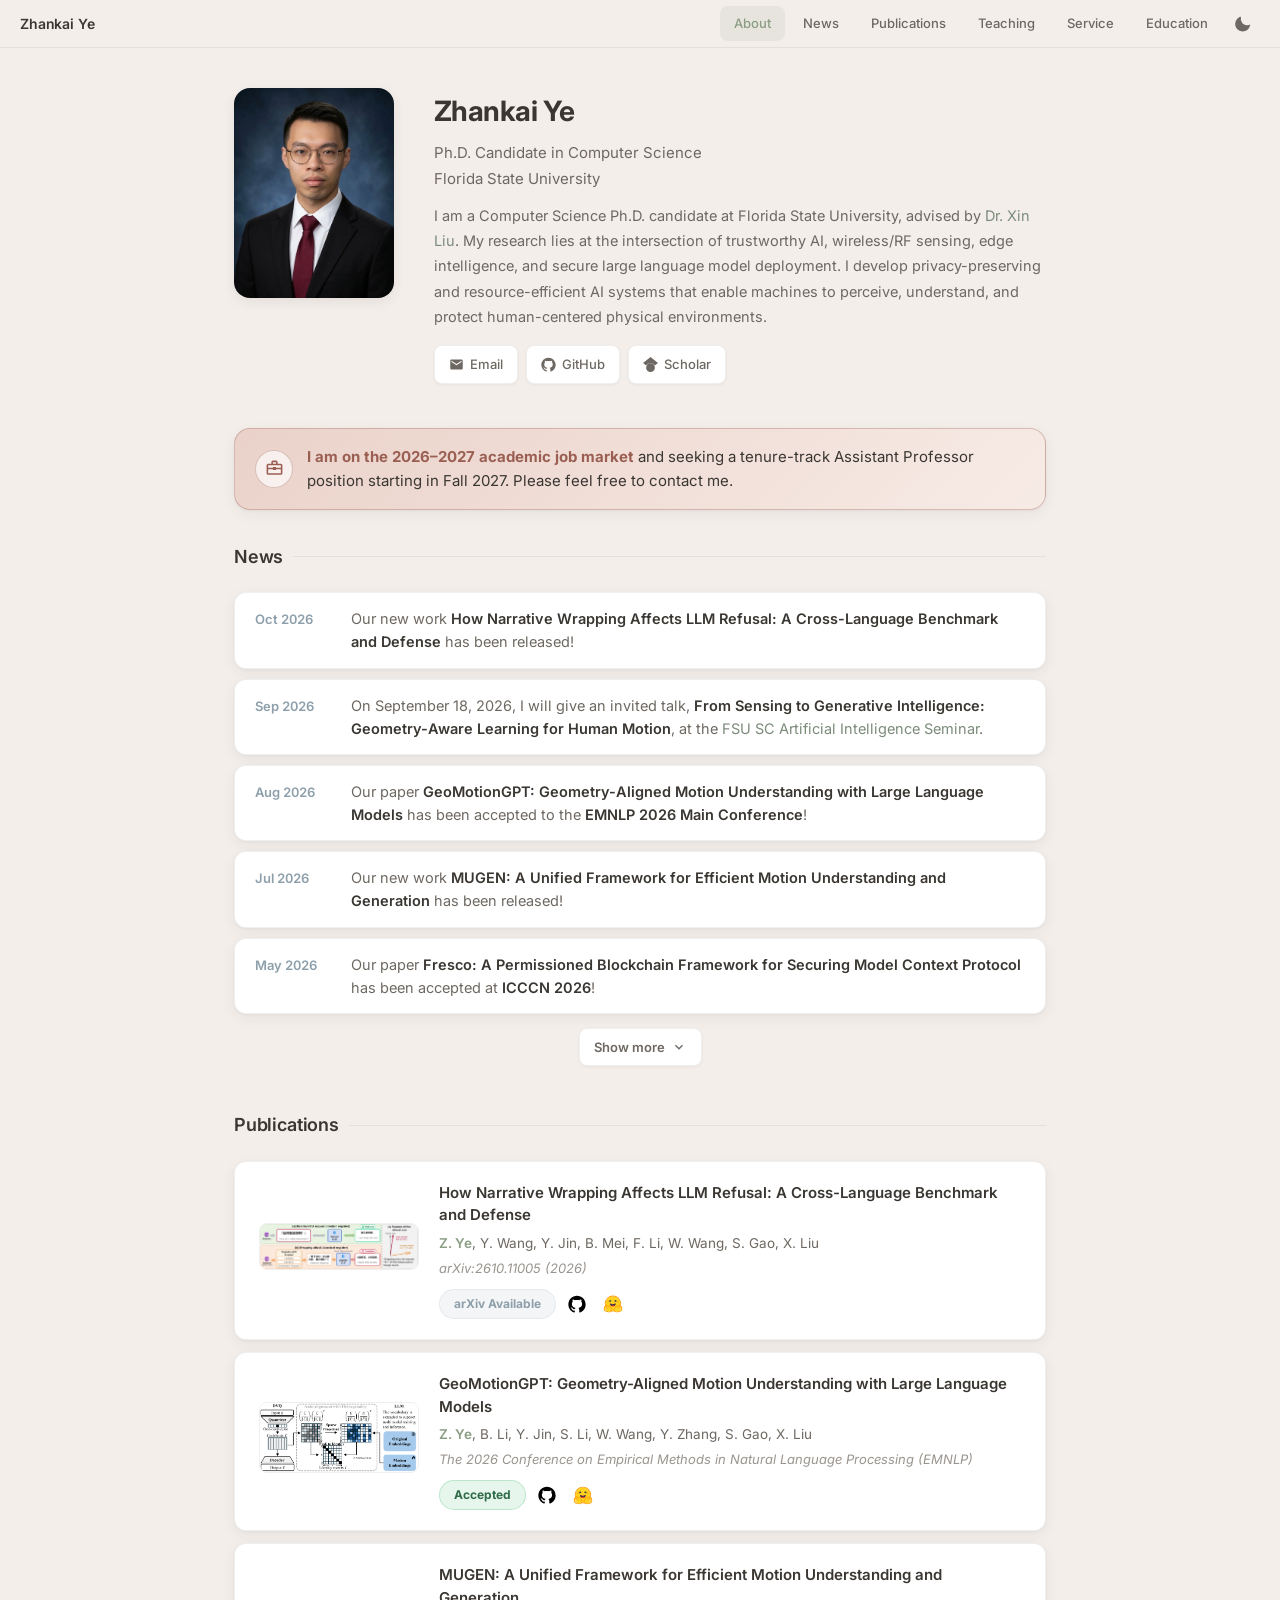
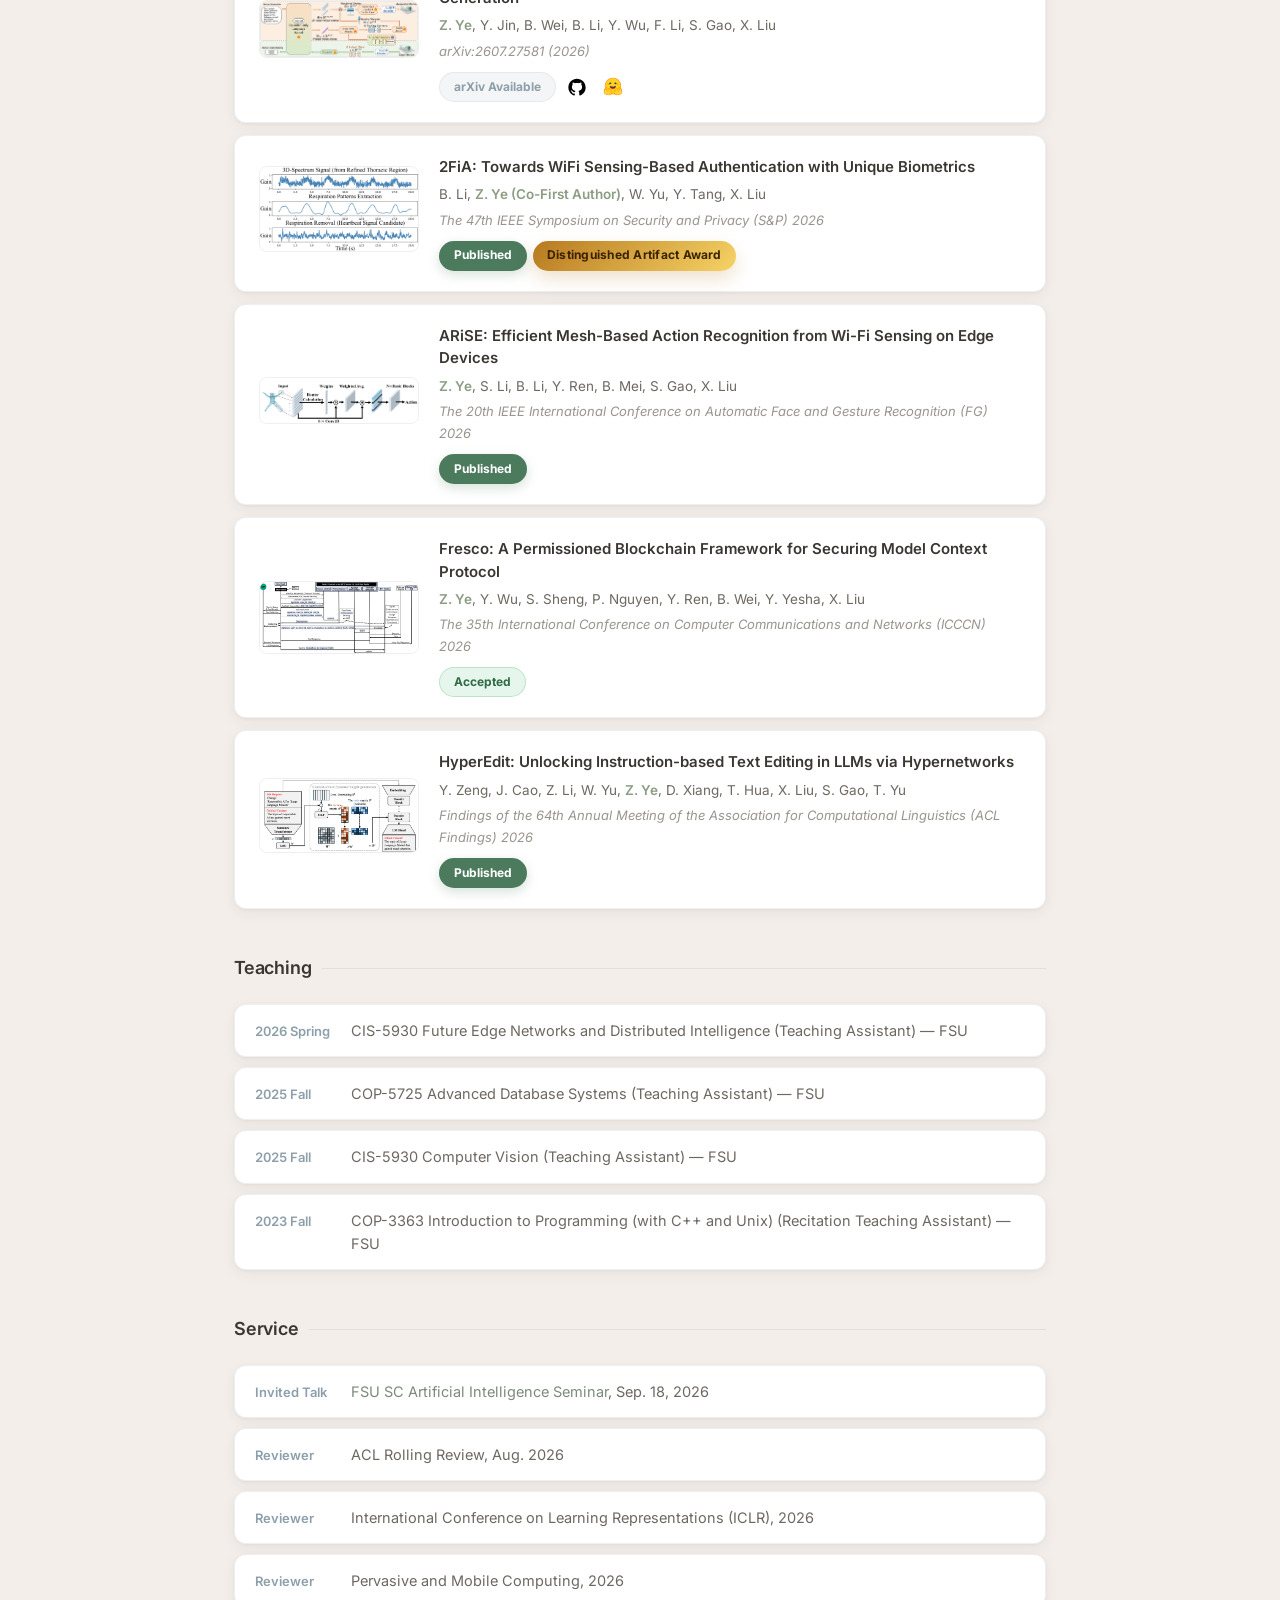
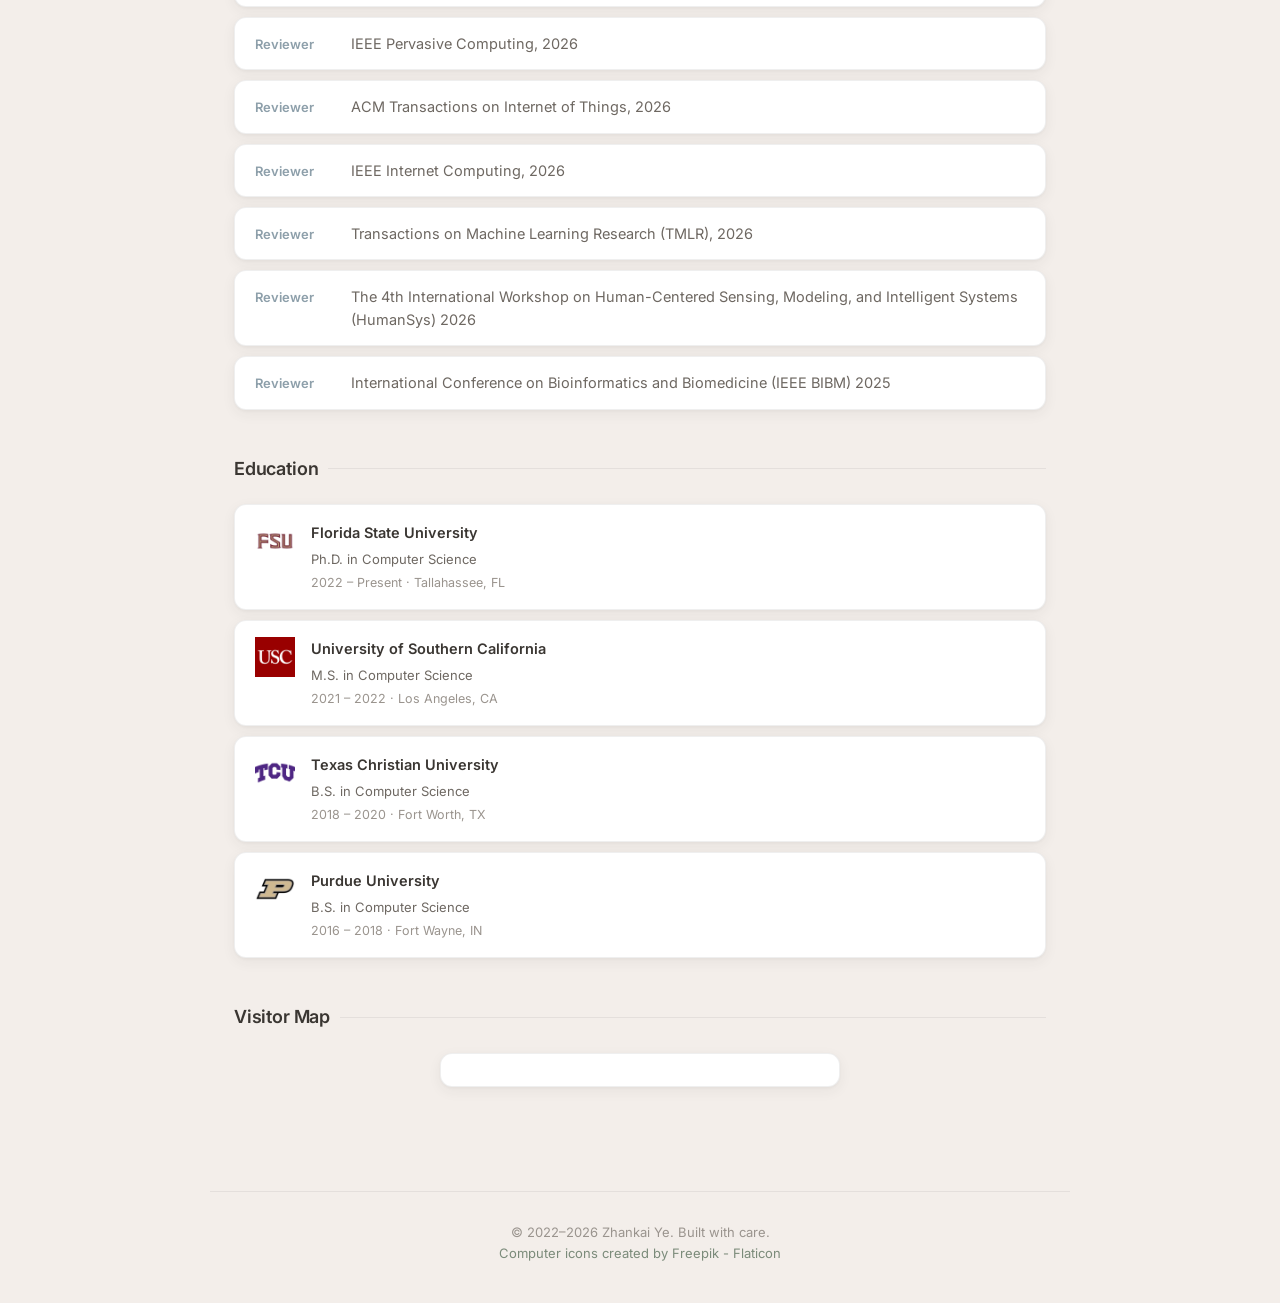
==== commit 2d111f16: "Add Hugging Face dataset link to GUISE on homepage Co-Authored-By: Claude Sonnet 5.5 <noreply@anthro" ====
--- a/index.html
+++ b/index.html
@@ -196,6 +196,9 @@
               <a class="pub-icon-link pub-icon-link-github" href="https://github.com/JYe16/GUISE_Official" target="_blank" rel="noopener noreferrer" aria-label="GUISE on GitHub" title="GitHub">
                 <img src="/icons/github.svg?v=3" width="18" height="18" alt="" aria-hidden="true">
               </a>
+              <a class="pub-icon-link pub-icon-link-hf" href="https://huggingface.co/datasets/xl-stack-lab/GUISE" target="_blank" rel="noopener noreferrer" aria-label="GUISE on Hugging Face" title="Hugging Face">
+                <img src="/icons/huggingface.svg" width="20" height="20" alt="" aria-hidden="true">
+              </a>
             </div>
           </div>
         </div>
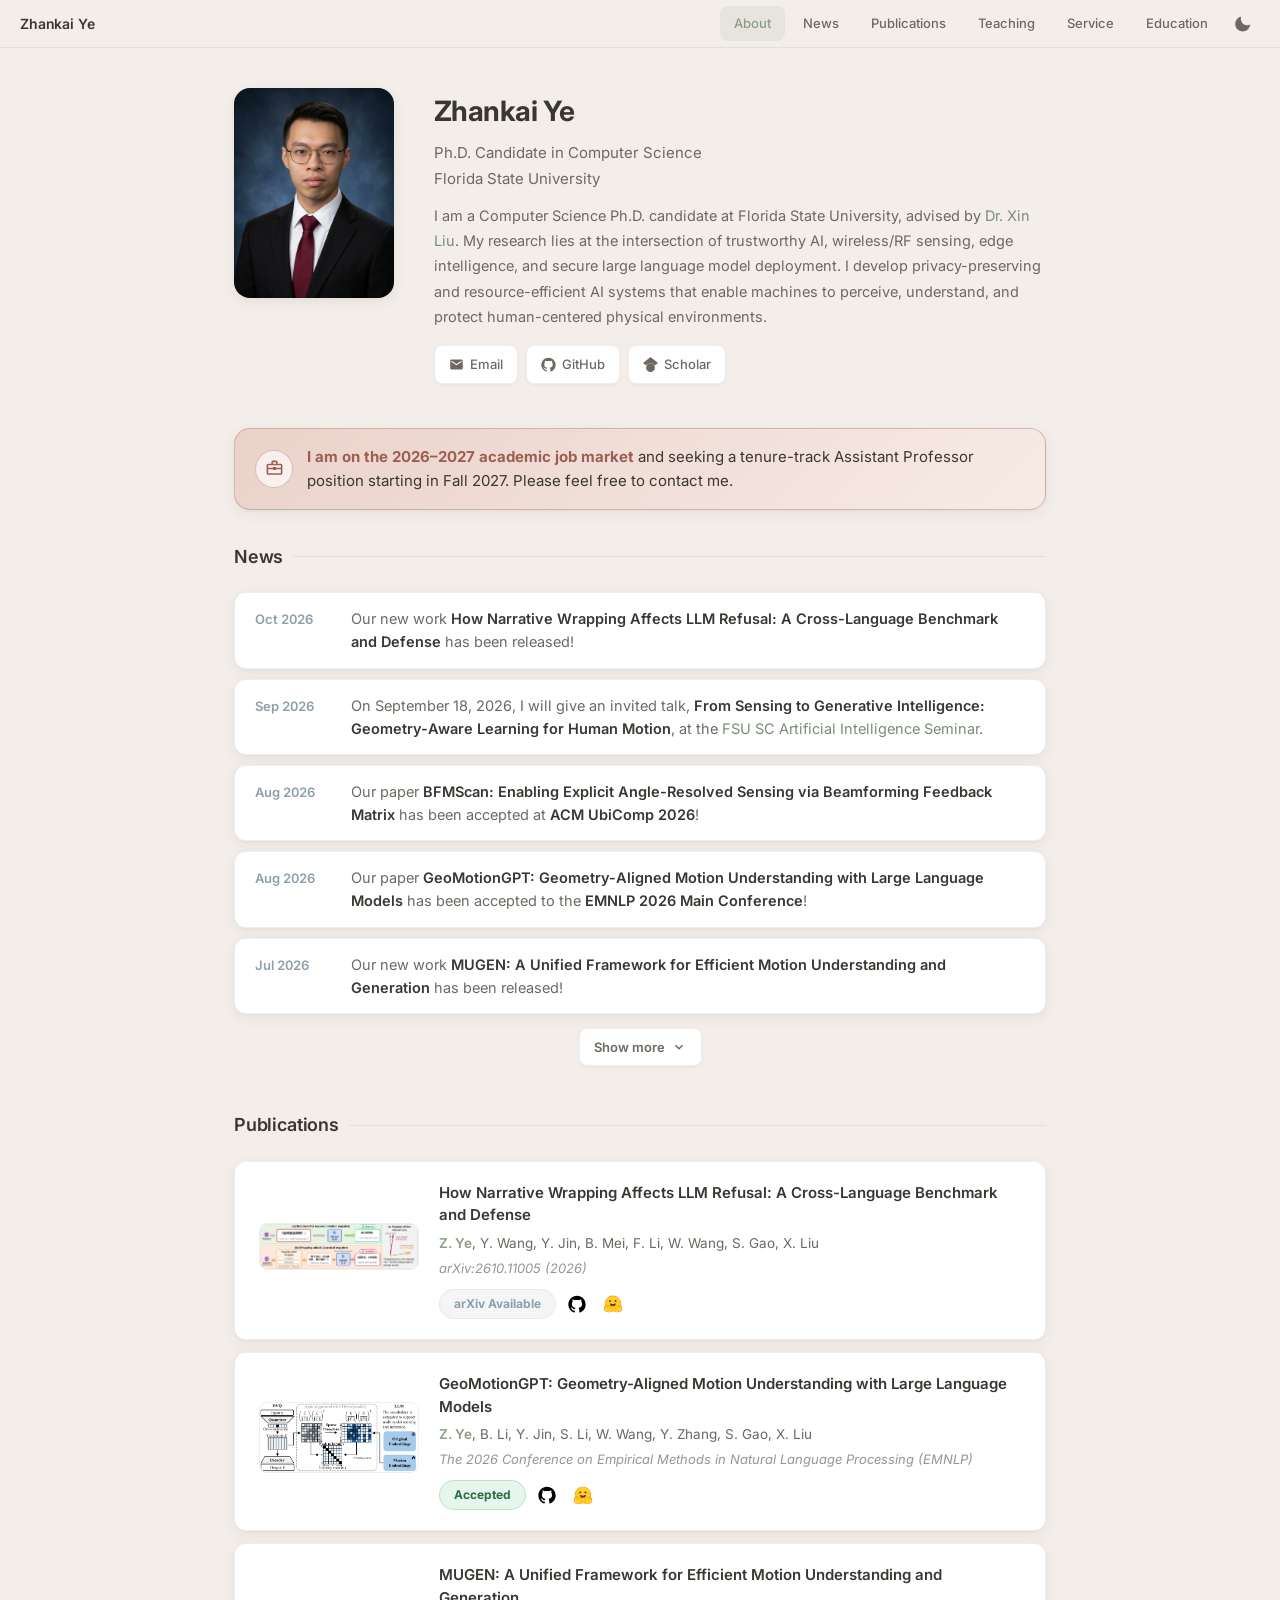
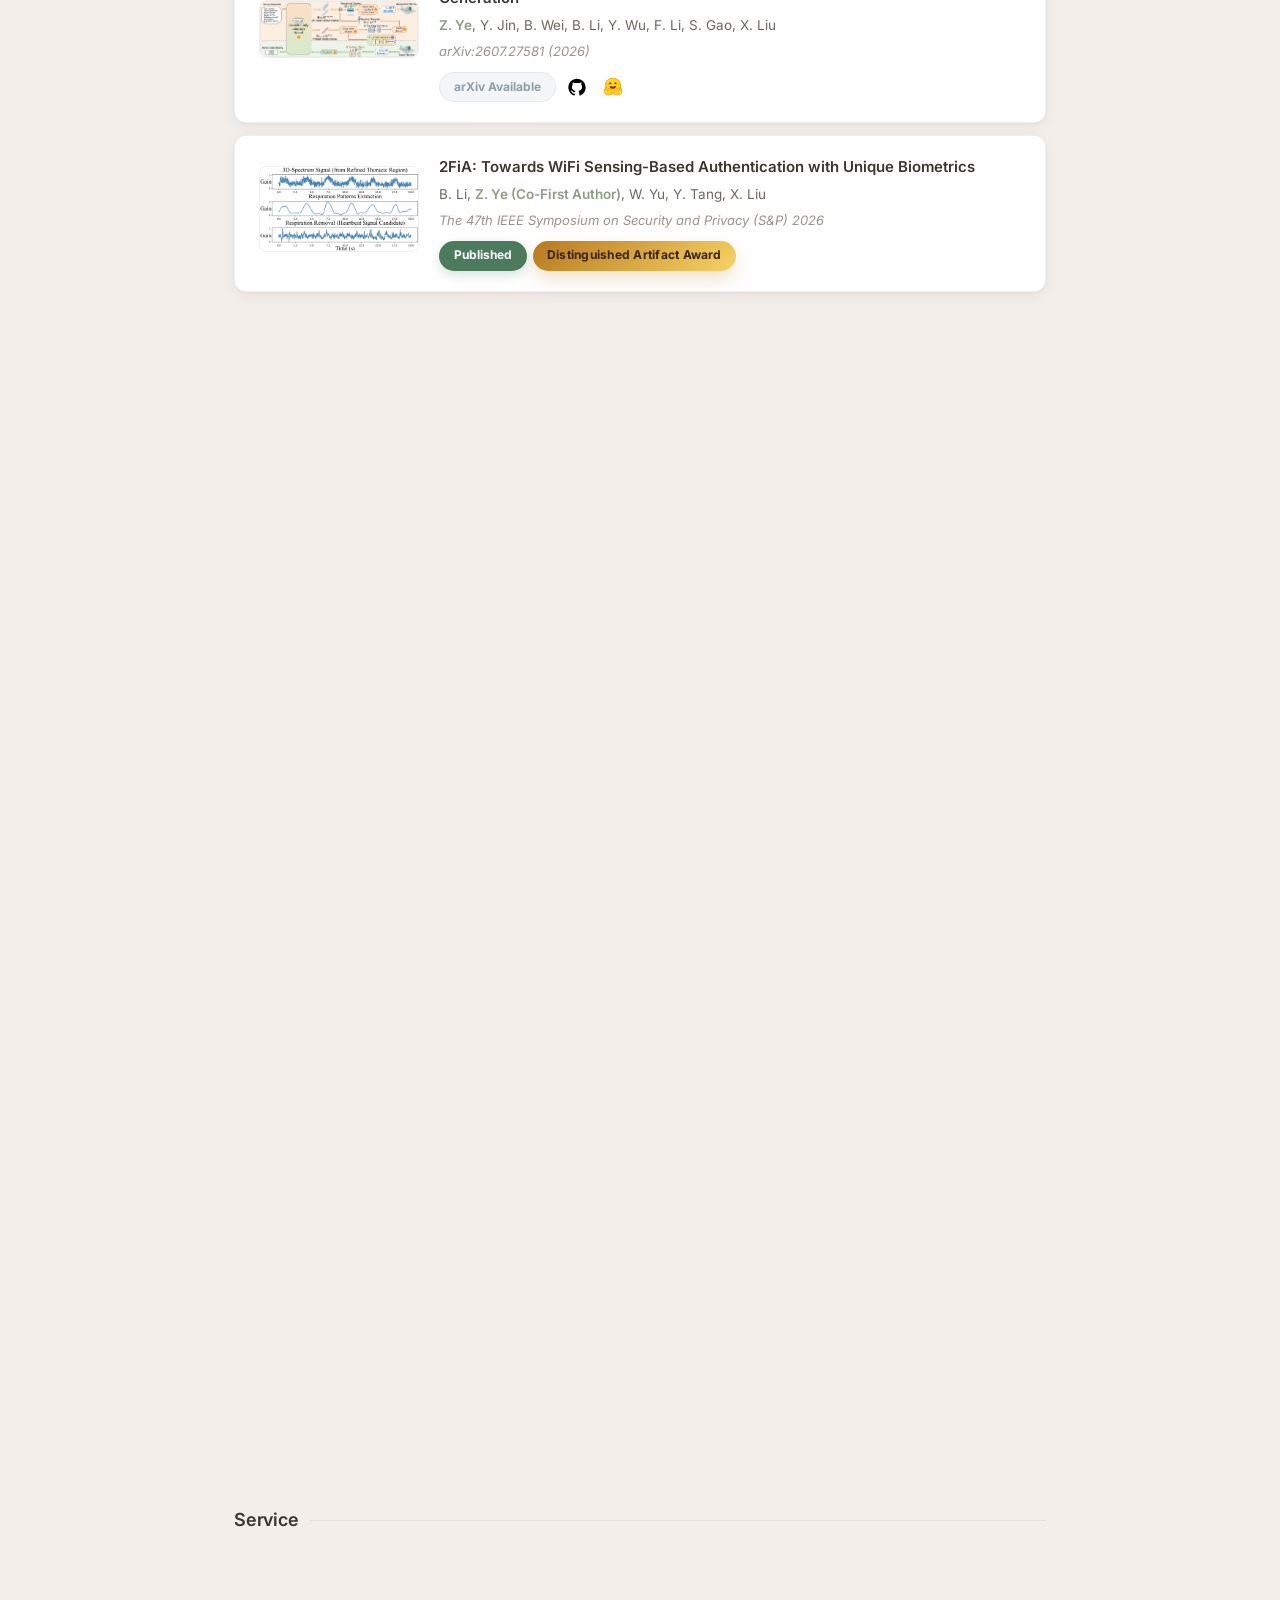
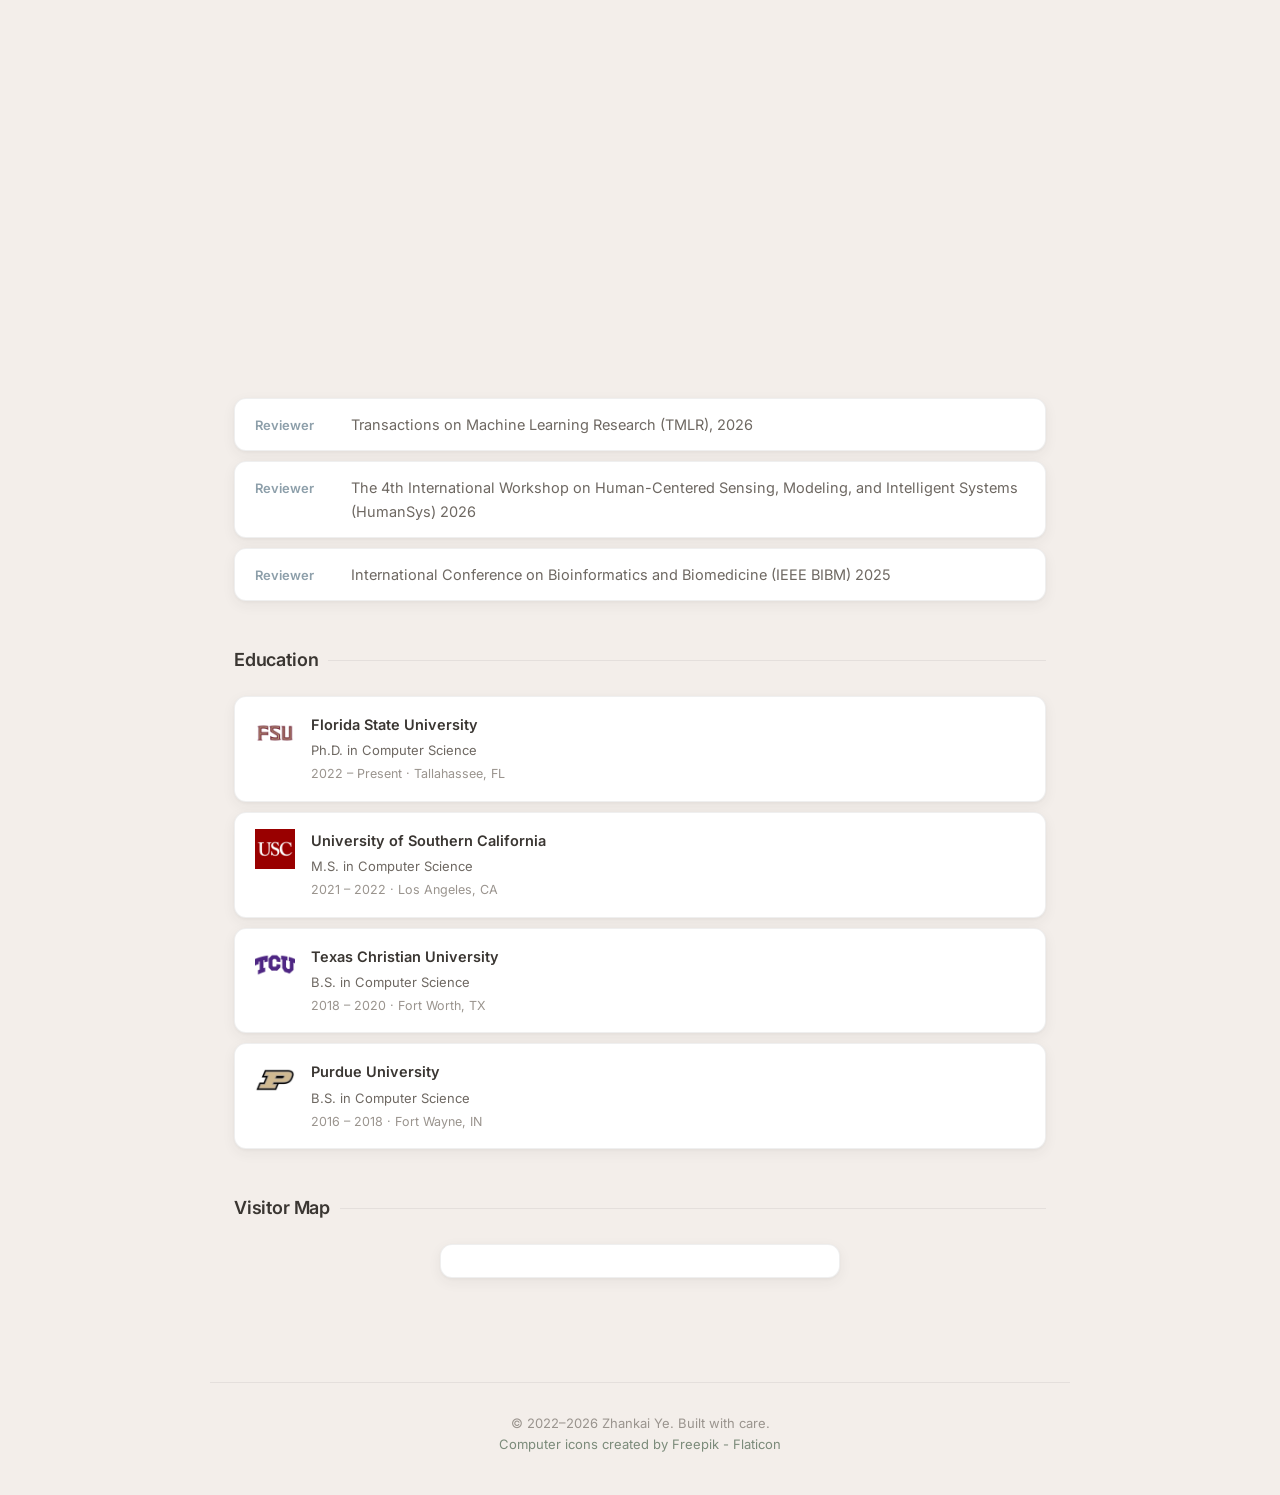
==== commit ced07c84: "Add BFMScan acceptance news and published paper" ====
--- a/index.html
+++ b/index.html
@@ -129,6 +129,10 @@
         </div>
         <div class="news-item anim-fade-left">
           <span class="news-date">Aug 2026</span>
+          <span class="news-text">Our paper <strong>BFMScan: Enabling Explicit Angle-Resolved Sensing via Beamforming Feedback Matrix</strong> has been accepted at <strong>ACM UbiComp 2026</strong>!</span>
+        </div>
+        <div class="news-item anim-fade-left">
+          <span class="news-date">Aug 2026</span>
           <span class="news-text">Our paper <strong>GeoMotionGPT: Geometry-Aligned Motion Understanding with Large Language Models</strong> has been accepted to the <strong>EMNLP 2026 Main Conference</strong>!</span>
         </div>
         <div class="news-item anim-fade-left">
@@ -275,6 +279,19 @@
             <div class="pub-venue">The 35th International Conference on Computer Communications and Networks (ICCCN) 2026</div>
             <div class="pub-links">
               <span class="pub-tag pub-tag-accepted">Accepted</span>
+            </div>
+          </div>
+        </div>
+        <div class="pub-item anim-fade-up">
+          <a class="pub-thumb-link" href="https://doi.org/10.1145/3832009" target="_blank" rel="noopener noreferrer" aria-label="Open the BFMScan paper page">
+            <img class="pub-thumb" src="/images/BFMScan.png" alt="BFMScan angle-resolved Wi-Fi sensing illustration">
+          </a>
+          <div class="pub-body">
+            <div class="pub-title"><a href="https://doi.org/10.1145/3832009" target="_blank" rel="noopener noreferrer">BFMScan: Enabling Explicit Angle-Resolved Sensing via Beamforming Feedback Matrix</a></div>
+            <div class="pub-authors">B. Li, Z. Liu, <span class="me">Z. Ye</span>, W. Yu, X. Liu</div>
+            <div class="pub-venue">ACM International Joint Conference on Pervasive and Ubiquitous Computing (UbiComp) 2026</div>
+            <div class="pub-links">
+              <span class="pub-tag pub-tag-published">Published</span>
             </div>
           </div>
         </div>
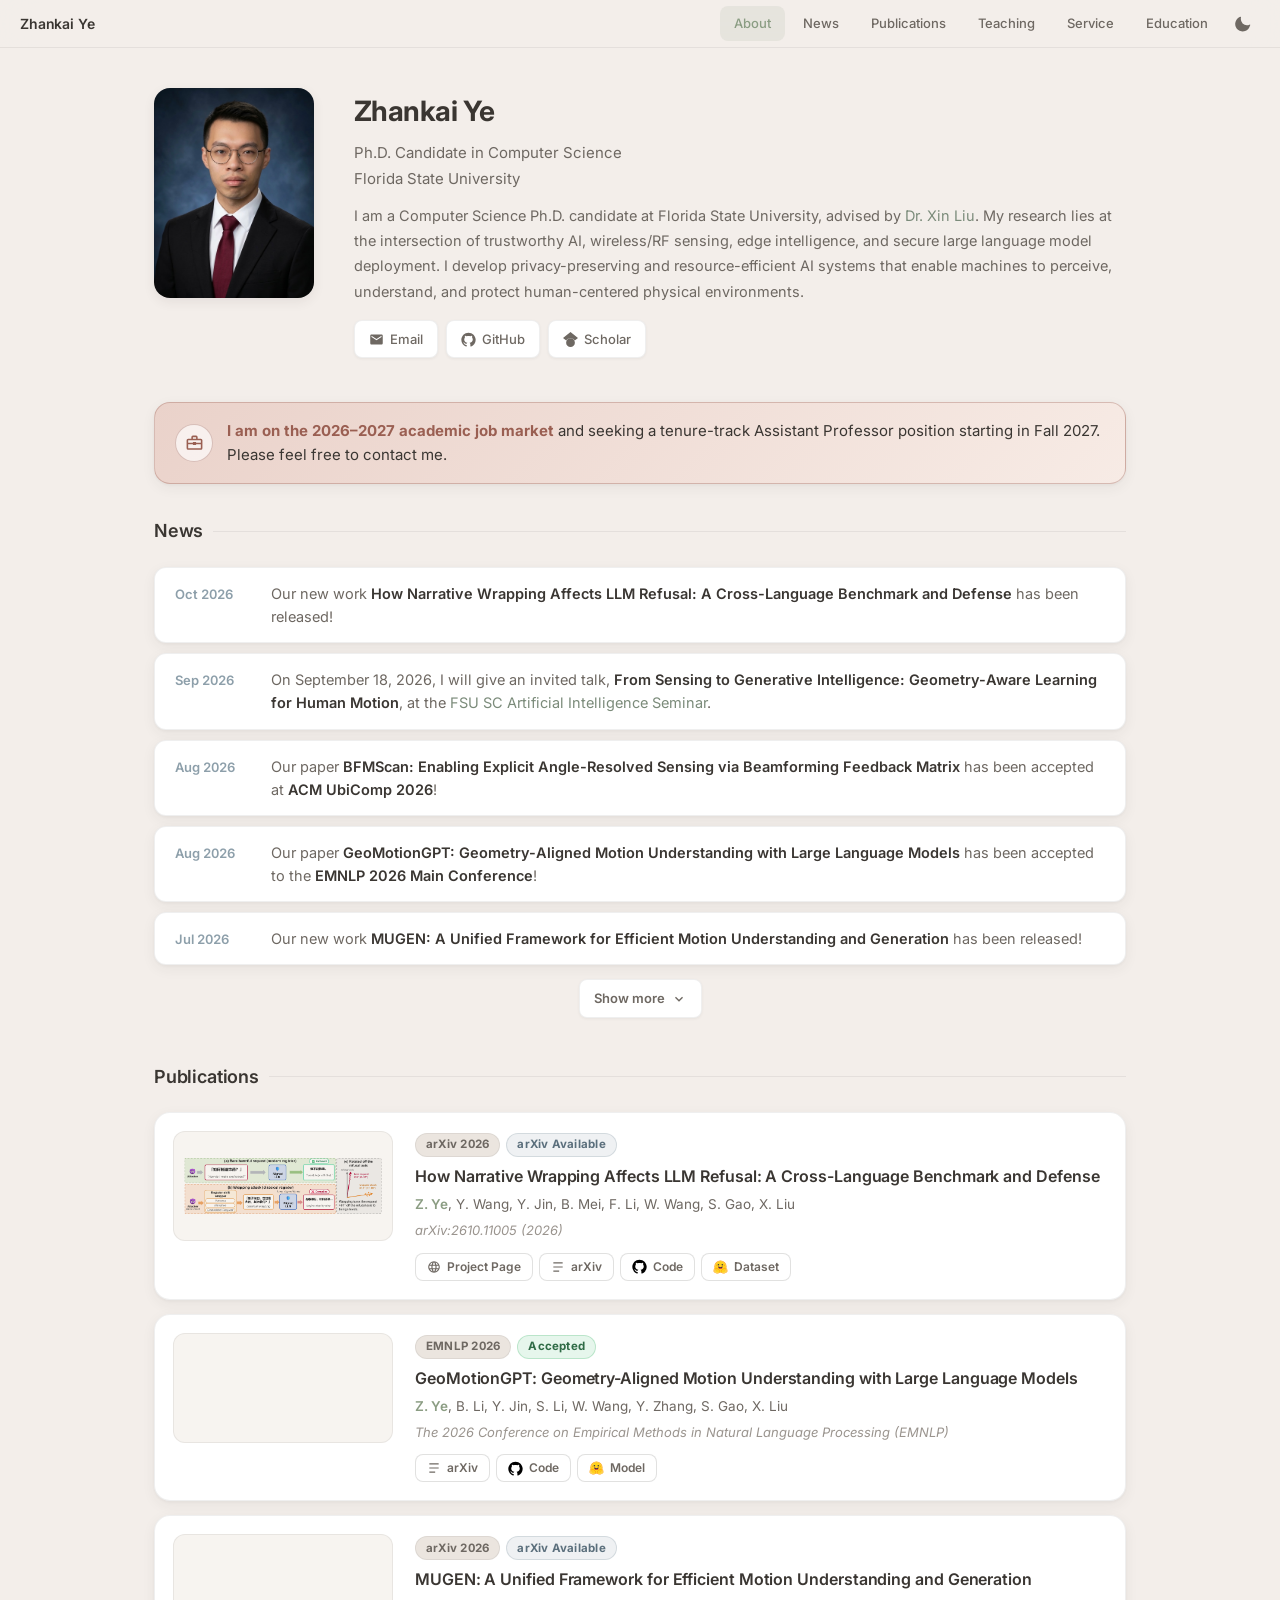
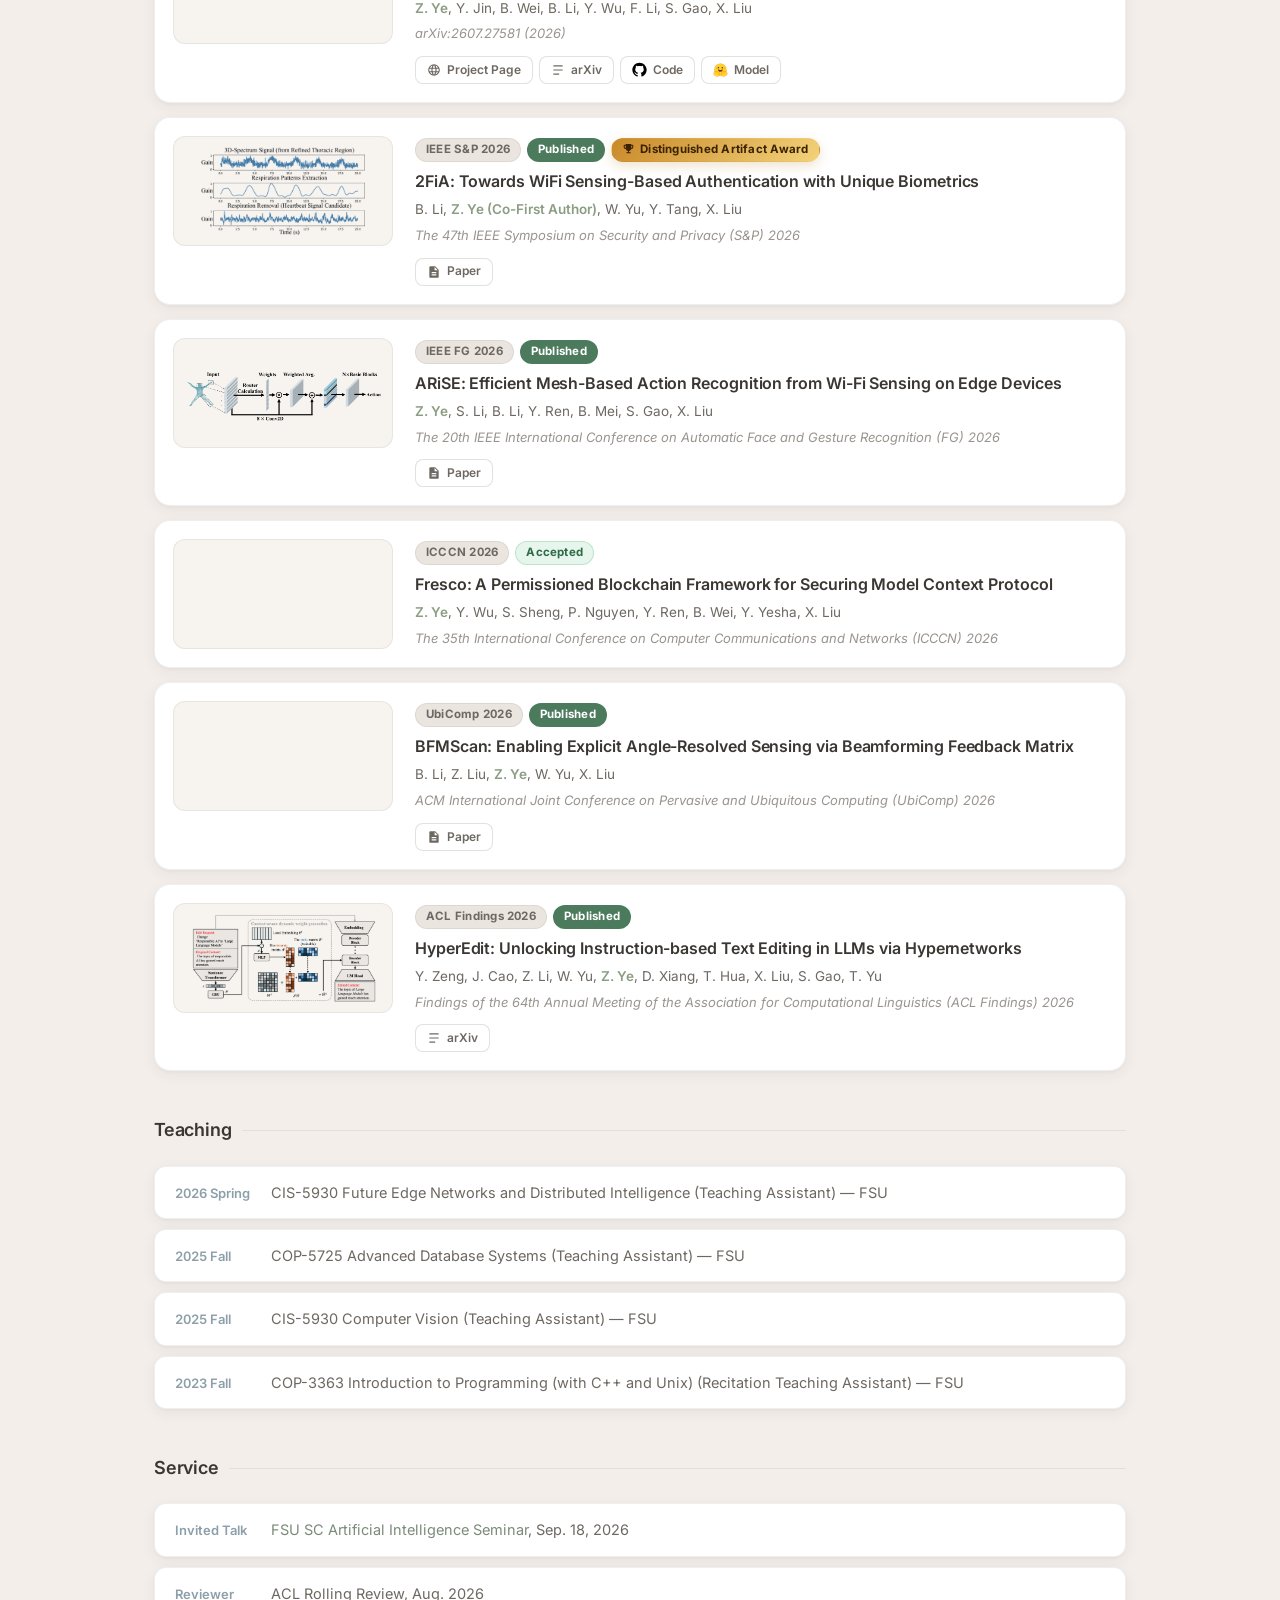
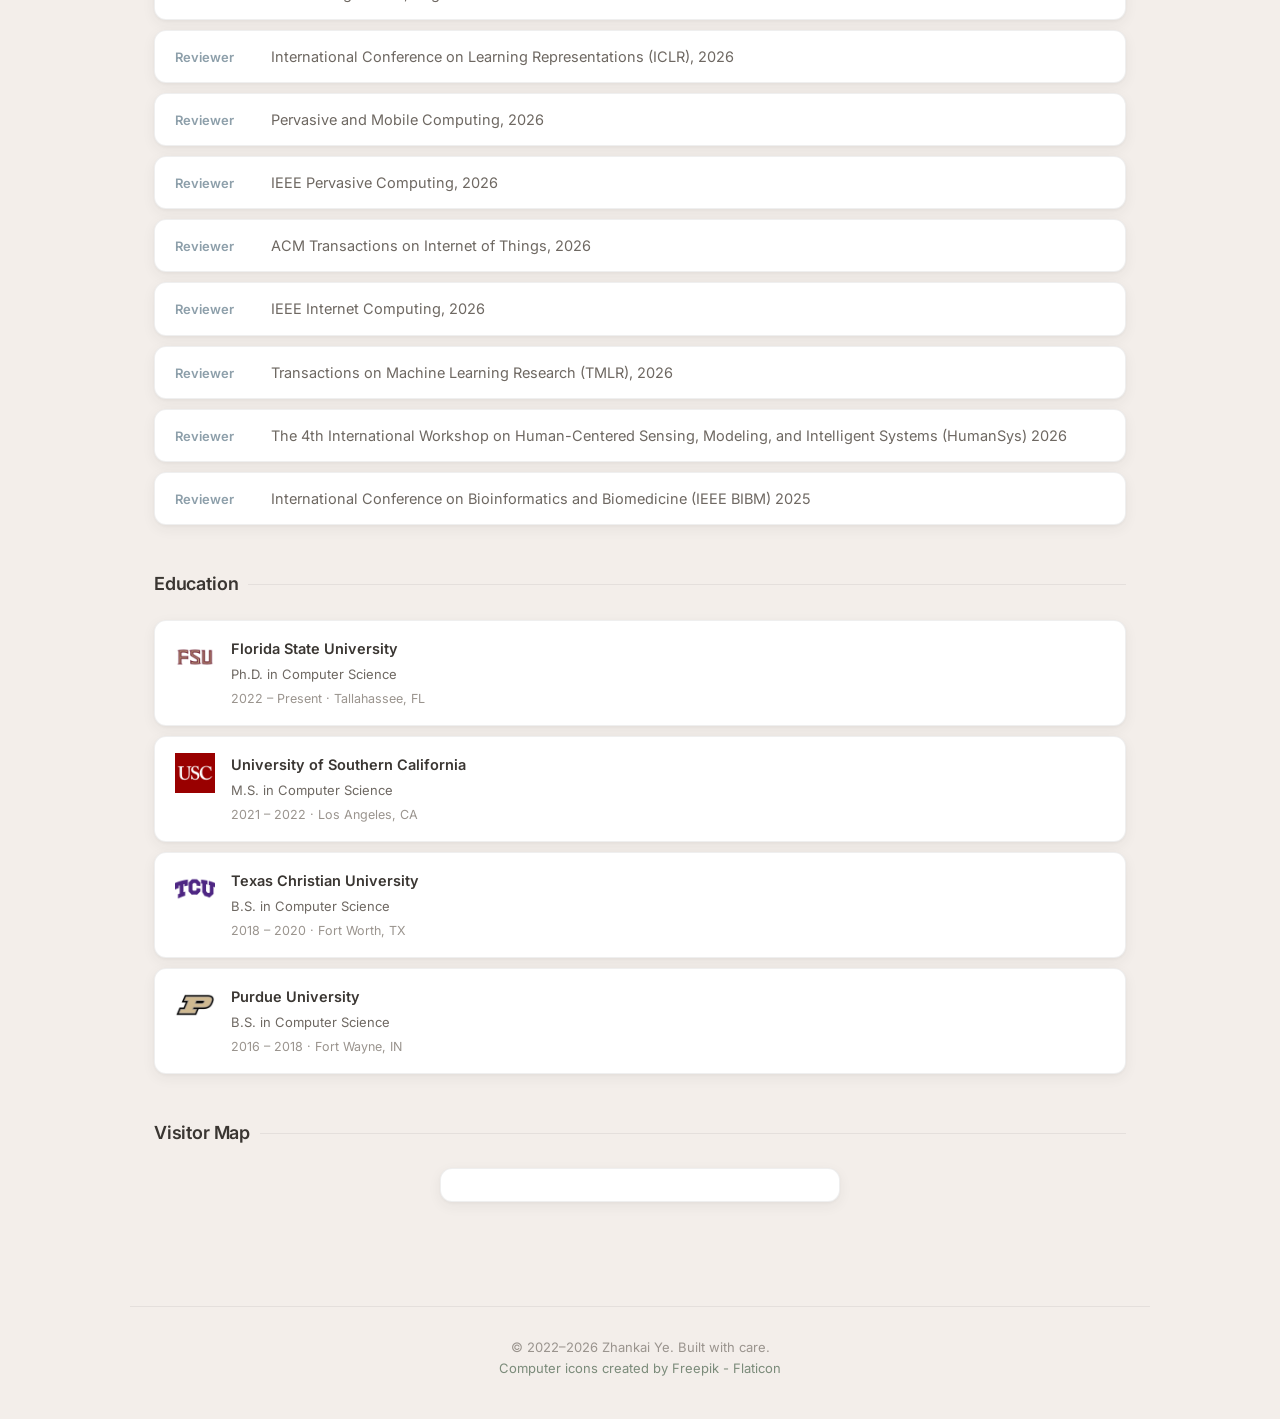
==== commit 633543bd: "Redesign publications UI, add figure lightbox, widen layout for large screens - Publications: unifor" ====
--- a/index.html
+++ b/index.html
@@ -18,7 +18,7 @@
   <link rel="preconnect" href="https://fonts.googleapis.com">
   <link rel="preconnect" href="https://fonts.gstatic.com" crossorigin>
   <link href="https://fonts.googleapis.com/css2?family=Inter:wght@400;500;600;700&display=swap" rel="stylesheet">
-  <link rel="stylesheet" href="/css/adwaita.css?v=9">
+  <link rel="stylesheet" href="/css/adwaita.css?v=10">
   <noscript>
     <style>
       .anim-fade-up, .anim-fade-left, .anim-fade-right, .anim-scale-in {
@@ -27,7 +27,7 @@
       }
     </style>
   </noscript>
-  <script src="/js/main.js?v=4" defer></script>
+  <script src="/js/main.js?v=5" defer></script>
   <script type="application/ld+json">
   {
     "@context": "http://schema.org",
@@ -186,128 +186,148 @@
         <h2>Publications</h2>
         <div class="section-line"></div>
       </div>
-      <div class="stagger-children">
-        <div class="pub-item anim-fade-up">
-          <a class="pub-thumb-link" href="https://arxiv.org/abs/2610.11005" target="_blank" rel="noopener noreferrer" aria-label="Open the GUISE paper page">
-            <img class="pub-thumb" src="/images/GUISE.png" alt="GUISE overview thumbnail">
-          </a>
-          <div class="pub-body">
-            <div class="pub-title"><a href="https://jye16.github.io/guise/" target="_blank" rel="noopener noreferrer">How Narrative Wrapping Affects LLM Refusal: A Cross-Language Benchmark and Defense</a></div>
-            <div class="pub-authors"><span class="me">Z. Ye</span>, Y. Wang, Y. Jin, B. Mei, F. Li, W. Wang, S. Gao, X. Liu</div>
-            <div class="pub-venue">arXiv:2610.11005 (2026)</div>
-            <div class="pub-links">
-              <span class="pub-tag pub-tag-preprint">arXiv Available</span>
-              <a class="pub-icon-link pub-icon-link-github" href="https://github.com/JYe16/GUISE_Official" target="_blank" rel="noopener noreferrer" aria-label="GUISE on GitHub" title="GitHub">
-                <img src="/icons/github.svg?v=3" width="18" height="18" alt="" aria-hidden="true">
-              </a>
-              <a class="pub-icon-link pub-icon-link-hf" href="https://huggingface.co/datasets/xl-stack-lab/GUISE" target="_blank" rel="noopener noreferrer" aria-label="GUISE on Hugging Face" title="Hugging Face">
-                <img src="/icons/huggingface.svg" width="20" height="20" alt="" aria-hidden="true">
-              </a>
-            </div>
-          </div>
-        </div>
-        <div class="pub-item anim-fade-up">
-          <a class="pub-thumb-link" href="https://arxiv.org/abs/2601.07632" target="_blank" rel="noopener noreferrer" aria-label="Open the GeoMotionGPT paper page">
-            <img class="pub-thumb" src="/images/GeoMotionGPT.png" alt="GeoMotionGPT thumbnail">
-          </a>
-          <div class="pub-body">
-            <div class="pub-title"><a href="https://arxiv.org/abs/2601.07632" target="_blank" rel="noopener noreferrer">GeoMotionGPT: Geometry-Aligned Motion Understanding with Large Language Models</a></div>
-            <div class="pub-authors"><span class="me">Z. Ye</span>, B. Li, Y. Jin, S. Li, W. Wang, Y. Zhang, S. Gao, X. Liu</div>
-            <div class="pub-venue">The 2026 Conference on Empirical Methods in Natural Language Processing (EMNLP)</div>
-            <div class="pub-links">
-              <span class="pub-tag pub-tag-accepted">Accepted</span>
-              <a class="pub-icon-link pub-icon-link-github" href="https://github.com/JYe16/GeoMotionGPT" target="_blank" rel="noopener noreferrer" aria-label="GeoMotionGPT on GitHub" title="GitHub">
-                <img src="/icons/github.svg?v=3" width="18" height="18" alt="" aria-hidden="true">
-              </a>
-              <a class="pub-icon-link pub-icon-link-hf" href="https://huggingface.co/zy22b/GeoMotionGPT" target="_blank" rel="noopener noreferrer" aria-label="GeoMotionGPT on Hugging Face" title="Hugging Face">
-                <img src="/icons/huggingface.svg" width="20" height="20" alt="" aria-hidden="true">
-              </a>
-            </div>
-          </div>
-        </div>
-        <div class="pub-item anim-fade-up">
-          <a class="pub-thumb-link" href="https://arxiv.org/abs/2607.27581" target="_blank" rel="noopener noreferrer" aria-label="Open the MUGEN paper page">
-            <img class="pub-thumb" src="/images/MUGEN.png" alt="MUGEN framework thumbnail">
-          </a>
-          <div class="pub-body">
-            <div class="pub-title"><a href="https://jye16.github.io/mugen-page" target="_blank" rel="noopener noreferrer">MUGEN: A Unified Framework for Efficient Motion Understanding and Generation</a></div>
-            <div class="pub-authors"><span class="me">Z. Ye</span>, Y. Jin, B. Wei, B. Li, Y. Wu, F. Li, S. Gao, X. Liu</div>
-            <div class="pub-venue">arXiv:2607.27581 (2026)</div>
-            <div class="pub-links">
-              <span class="pub-tag pub-tag-preprint">arXiv Available</span>
-              <a class="pub-icon-link pub-icon-link-github" href="https://github.com/JYe16/MUGEN" target="_blank" rel="noopener noreferrer" aria-label="MUGEN on GitHub" title="GitHub">
-                <img src="/icons/github.svg?v=3" width="18" height="18" alt="" aria-hidden="true">
-              </a>
-              <a class="pub-icon-link pub-icon-link-hf" href="https://huggingface.co/zy22b/MUGEN" target="_blank" rel="noopener noreferrer" aria-label="MUGEN on Hugging Face" title="Hugging Face">
-                <img src="/icons/huggingface.svg" width="20" height="20" alt="" aria-hidden="true">
-              </a>
-            </div>
-          </div>
-        </div>
-        <div class="pub-item anim-fade-up">
-          <a class="pub-thumb-link" href="https://www.computer.org/csdl/proceedings-article/sp/2026/606500b617/2bojwh1qN2w" target="_blank" rel="noopener noreferrer" aria-label="Open the 2FiA paper page">
-            <img class="pub-thumb" src="/images/2FiA.png" alt="2FiA thumbnail">
-          </a>
-          <div class="pub-body">
-            <div class="pub-title"><a href="https://www.computer.org/csdl/proceedings-article/sp/2026/606500b617/2bojwh1qN2w" target="_blank" rel="noopener noreferrer">2FiA: Towards WiFi Sensing-Based Authentication with Unique Biometrics</a></div>
-            <div class="pub-authors">B. Li, <span class="me">Z. Ye (Co-First Author)</span>, W. Yu, Y. Tang, X. Liu</div>
-            <div class="pub-venue">The 47th IEEE Symposium on Security and Privacy (S&amp;P) 2026</div>
-            <div class="pub-links">
-              <span class="pub-tag pub-tag-published">Published</span>
-              <div class="pub-award">Distinguished Artifact Award</div>
-            </div>
-          </div>
-        </div>
-        <div class="pub-item anim-fade-up">
-          <a class="pub-thumb-link" href="https://ieeexplore.ieee.org/abstract/document/11557074" target="_blank" rel="noopener noreferrer" aria-label="Open the ARiSE paper page">
-            <img class="pub-thumb" src="/images/ARiSE.png" alt="ARiSE thumbnail">
-          </a>
-          <div class="pub-body">
-            <div class="pub-title"><a href="https://ieeexplore.ieee.org/abstract/document/11557074" target="_blank" rel="noopener noreferrer">ARiSE: Efficient Mesh-Based Action Recognition from Wi-Fi Sensing on Edge Devices</a></div>
-            <div class="pub-authors"><span class="me">Z. Ye</span>, S. Li, B. Li, Y. Ren, B. Mei, S. Gao, X. Liu</div>
-            <div class="pub-venue">The 20th IEEE International Conference on Automatic Face and Gesture Recognition (FG) 2026</div>
-            <div class="pub-links">
-              <span class="pub-tag pub-tag-published">Published</span>
-            </div>
-          </div>
-        </div>
-        <div class="pub-item anim-fade-up">
-          <img class="pub-thumb" src="/images/Fresco.png" alt="Fresco thumbnail">
-          <div class="pub-body">
-            <div class="pub-title">Fresco: A Permissioned Blockchain Framework for Securing Model Context Protocol</div>
-            <div class="pub-authors"><span class="me">Z. Ye</span>, Y. Wu, S. Sheng, P. Nguyen, Y. Ren, B. Wei, Y. Yesha, X. Liu</div>
-            <div class="pub-venue">The 35th International Conference on Computer Communications and Networks (ICCCN) 2026</div>
-            <div class="pub-links">
-              <span class="pub-tag pub-tag-accepted">Accepted</span>
-            </div>
-          </div>
-        </div>
-        <div class="pub-item anim-fade-up">
-          <a class="pub-thumb-link" href="https://doi.org/10.1145/3832009" target="_blank" rel="noopener noreferrer" aria-label="Open the BFMScan paper page">
-            <img class="pub-thumb" src="/images/BFMScan.png" alt="BFMScan angle-resolved Wi-Fi sensing illustration">
-          </a>
-          <div class="pub-body">
-            <div class="pub-title"><a href="https://doi.org/10.1145/3832009" target="_blank" rel="noopener noreferrer">BFMScan: Enabling Explicit Angle-Resolved Sensing via Beamforming Feedback Matrix</a></div>
-            <div class="pub-authors">B. Li, Z. Liu, <span class="me">Z. Ye</span>, W. Yu, X. Liu</div>
-            <div class="pub-venue">ACM International Joint Conference on Pervasive and Ubiquitous Computing (UbiComp) 2026</div>
-            <div class="pub-links">
-              <span class="pub-tag pub-tag-published">Published</span>
-            </div>
-          </div>
-        </div>
-        <div class="pub-item anim-fade-up">
-          <a class="pub-thumb-link" href="https://arxiv.org/abs/2512.12544" target="_blank" rel="noopener noreferrer" aria-label="Open the HyperEdit paper page">
-            <img class="pub-thumb" src="/images/HyperEdit.png" alt="HyperEdit thumbnail">
-          </a>
-          <div class="pub-body">
-            <div class="pub-title"><a href="https://arxiv.org/abs/2512.12544" target="_blank" rel="noopener noreferrer">HyperEdit: Unlocking Instruction-based Text Editing in LLMs via Hypernetworks</a></div>
-            <div class="pub-authors">Y. Zeng, J. Cao, Z. Li, W. Yu, <span class="me">Z. Ye</span>, D. Xiang, T. Hua, X. Liu, S. Gao, T. Yu</div>
-            <div class="pub-venue">Findings of the 64th Annual Meeting of the Association for Computational Linguistics (ACL Findings) 2026</div>
-            <div class="pub-links">
-              <span class="pub-tag pub-tag-published">Published</span>
-            </div>
-          </div>
-        </div>
+      <div class="pub-list stagger-children">
+        <article class="pub-card anim-fade-up">
+          <button class="pub-figure" type="button" data-lightbox-src="/images/GUISE.png" data-lightbox-title="How Narrative Wrapping Affects LLM Refusal: A Cross-Language Benchmark and Defense" aria-label="Enlarge figure: How Narrative Wrapping Affects LLM Refusal: A Cross-Language Benchmark and Defense">
+            <img src="/images/GUISE.png" alt="GUISE overview figure" loading="lazy" decoding="async">
+            <span class="pub-figure-zoom"><svg viewBox="0 0 24 24" aria-hidden="true"><path d="M15.5 14h-.79l-.28-.27A6.47 6.47 0 0016 9.5 6.5 6.5 0 109.5 16c1.61 0 3.09-.59 4.23-1.57l.27.28v.79l5 4.99L20.49 19l-4.99-5zm-6 0C7.01 14 5 11.99 5 9.5S7.01 5 9.5 5 14 7.01 14 9.5 11.99 14 9.5 14zm2.5-4h-2v2H9v-2H7V9h2V7h1v2h2v1z"/></svg></span>
+          </button>
+          <div class="pub-body">
+            <div class="pub-meta">
+              <span class="pub-chip pub-chip-venue">arXiv 2026</span> <span class="pub-chip pub-chip-preprint">arXiv Available</span>
+            </div>
+            <h3 class="pub-title"><a href="https://jye16.github.io/guise/" target="_blank" rel="noopener noreferrer">How Narrative Wrapping Affects LLM Refusal: A Cross-Language Benchmark and Defense</a></h3>
+            <p class="pub-authors"><span class="me">Z. Ye</span>, Y. Wang, Y. Jin, B. Mei, F. Li, W. Wang, S. Gao, X. Liu</p>
+            <p class="pub-venue">arXiv:2610.11005 (2026)</p>
+            <div class="pub-actions">
+              <a class="pub-btn" href="https://jye16.github.io/guise/" target="_blank" rel="noopener noreferrer"><svg viewBox="0 0 24 24" aria-hidden="true"><path d="M12 2a10 10 0 100 20 10 10 0 000-20zm6.93 6h-2.95a15.6 15.6 0 00-1.38-3.56A8.03 8.03 0 0118.93 8zM12 4.04c.83 1.2 1.48 2.53 1.91 3.96h-3.82c.43-1.43 1.08-2.76 1.91-3.96zM4.26 14A7.9 7.9 0 014 12c0-.69.1-1.36.26-2h3.38a16.5 16.5 0 000 4H4.26zm.82 2h2.95c.32 1.25.78 2.45 1.38 3.56A8.03 8.03 0 015.08 16zm2.95-8H5.08a8.03 8.03 0 014.33-3.56A15.6 15.6 0 008.03 8zM12 19.96c-.83-1.2-1.48-2.53-1.91-3.96h3.82c-.43 1.43-1.08 2.76-1.91 3.96zM14.34 14H9.66a14.7 14.7 0 010-4h4.68a14.7 14.7 0 010 4zm.25 5.56c.6-1.11 1.06-2.31 1.38-3.56h2.95a8.03 8.03 0 01-4.33 3.56zM16.36 14a16.5 16.5 0 000-4h3.38c.16.64.26 1.31.26 2s-.1 1.36-.26 2h-3.38z"/></svg>Project Page</a>
+              <a class="pub-btn" href="https://arxiv.org/abs/2610.11005" target="_blank" rel="noopener noreferrer"><svg viewBox="0 0 24 24" aria-hidden="true"><path d="M4 4h16v2H4V4zm0 7h16v2H4v-2zm0 7h10v2H4v-2z"/></svg>arXiv</a>
+              <a class="pub-btn pub-btn-github" href="https://github.com/JYe16/GUISE_Official" target="_blank" rel="noopener noreferrer"><img src="/icons/github.svg?v=3" alt="" aria-hidden="true">Code</a>
+              <a class="pub-btn" href="https://huggingface.co/datasets/xl-stack-lab/GUISE" target="_blank" rel="noopener noreferrer"><img src="/icons/huggingface.svg" alt="" aria-hidden="true">Dataset</a>
+            </div>
+          </div>
+        </article>
+        <article class="pub-card anim-fade-up">
+          <button class="pub-figure" type="button" data-lightbox-src="/images/GeoMotionGPT.png" data-lightbox-title="GeoMotionGPT: Geometry-Aligned Motion Understanding with Large Language Models" aria-label="Enlarge figure: GeoMotionGPT: Geometry-Aligned Motion Understanding with Large Language Models">
+            <img src="/images/GeoMotionGPT.png" alt="GeoMotionGPT architecture figure" loading="lazy" decoding="async">
+            <span class="pub-figure-zoom"><svg viewBox="0 0 24 24" aria-hidden="true"><path d="M15.5 14h-.79l-.28-.27A6.47 6.47 0 0016 9.5 6.5 6.5 0 109.5 16c1.61 0 3.09-.59 4.23-1.57l.27.28v.79l5 4.99L20.49 19l-4.99-5zm-6 0C7.01 14 5 11.99 5 9.5S7.01 5 9.5 5 14 7.01 14 9.5 11.99 14 9.5 14zm2.5-4h-2v2H9v-2H7V9h2V7h1v2h2v1z"/></svg></span>
+          </button>
+          <div class="pub-body">
+            <div class="pub-meta">
+              <span class="pub-chip pub-chip-venue">EMNLP 2026</span> <span class="pub-chip pub-chip-accepted">Accepted</span>
+            </div>
+            <h3 class="pub-title"><a href="https://arxiv.org/abs/2601.07632" target="_blank" rel="noopener noreferrer">GeoMotionGPT: Geometry-Aligned Motion Understanding with Large Language Models</a></h3>
+            <p class="pub-authors"><span class="me">Z. Ye</span>, B. Li, Y. Jin, S. Li, W. Wang, Y. Zhang, S. Gao, X. Liu</p>
+            <p class="pub-venue">The 2026 Conference on Empirical Methods in Natural Language Processing (EMNLP)</p>
+            <div class="pub-actions">
+              <a class="pub-btn" href="https://arxiv.org/abs/2601.07632" target="_blank" rel="noopener noreferrer"><svg viewBox="0 0 24 24" aria-hidden="true"><path d="M4 4h16v2H4V4zm0 7h16v2H4v-2zm0 7h10v2H4v-2z"/></svg>arXiv</a>
+              <a class="pub-btn pub-btn-github" href="https://github.com/JYe16/GeoMotionGPT" target="_blank" rel="noopener noreferrer"><img src="/icons/github.svg?v=3" alt="" aria-hidden="true">Code</a>
+              <a class="pub-btn" href="https://huggingface.co/zy22b/GeoMotionGPT" target="_blank" rel="noopener noreferrer"><img src="/icons/huggingface.svg" alt="" aria-hidden="true">Model</a>
+            </div>
+          </div>
+        </article>
+        <article class="pub-card anim-fade-up">
+          <button class="pub-figure" type="button" data-lightbox-src="/images/MUGEN.png" data-lightbox-title="MUGEN: A Unified Framework for Efficient Motion Understanding and Generation" aria-label="Enlarge figure: MUGEN: A Unified Framework for Efficient Motion Understanding and Generation">
+            <img src="/images/MUGEN.png" alt="MUGEN framework figure" loading="lazy" decoding="async">
+            <span class="pub-figure-zoom"><svg viewBox="0 0 24 24" aria-hidden="true"><path d="M15.5 14h-.79l-.28-.27A6.47 6.47 0 0016 9.5 6.5 6.5 0 109.5 16c1.61 0 3.09-.59 4.23-1.57l.27.28v.79l5 4.99L20.49 19l-4.99-5zm-6 0C7.01 14 5 11.99 5 9.5S7.01 5 9.5 5 14 7.01 14 9.5 11.99 14 9.5 14zm2.5-4h-2v2H9v-2H7V9h2V7h1v2h2v1z"/></svg></span>
+          </button>
+          <div class="pub-body">
+            <div class="pub-meta">
+              <span class="pub-chip pub-chip-venue">arXiv 2026</span> <span class="pub-chip pub-chip-preprint">arXiv Available</span>
+            </div>
+            <h3 class="pub-title"><a href="https://jye16.github.io/mugen-page" target="_blank" rel="noopener noreferrer">MUGEN: A Unified Framework for Efficient Motion Understanding and Generation</a></h3>
+            <p class="pub-authors"><span class="me">Z. Ye</span>, Y. Jin, B. Wei, B. Li, Y. Wu, F. Li, S. Gao, X. Liu</p>
+            <p class="pub-venue">arXiv:2607.27581 (2026)</p>
+            <div class="pub-actions">
+              <a class="pub-btn" href="https://jye16.github.io/mugen-page" target="_blank" rel="noopener noreferrer"><svg viewBox="0 0 24 24" aria-hidden="true"><path d="M12 2a10 10 0 100 20 10 10 0 000-20zm6.93 6h-2.95a15.6 15.6 0 00-1.38-3.56A8.03 8.03 0 0118.93 8zM12 4.04c.83 1.2 1.48 2.53 1.91 3.96h-3.82c.43-1.43 1.08-2.76 1.91-3.96zM4.26 14A7.9 7.9 0 014 12c0-.69.1-1.36.26-2h3.38a16.5 16.5 0 000 4H4.26zm.82 2h2.95c.32 1.25.78 2.45 1.38 3.56A8.03 8.03 0 015.08 16zm2.95-8H5.08a8.03 8.03 0 014.33-3.56A15.6 15.6 0 008.03 8zM12 19.96c-.83-1.2-1.48-2.53-1.91-3.96h3.82c-.43 1.43-1.08 2.76-1.91 3.96zM14.34 14H9.66a14.7 14.7 0 010-4h4.68a14.7 14.7 0 010 4zm.25 5.56c.6-1.11 1.06-2.31 1.38-3.56h2.95a8.03 8.03 0 01-4.33 3.56zM16.36 14a16.5 16.5 0 000-4h3.38c.16.64.26 1.31.26 2s-.1 1.36-.26 2h-3.38z"/></svg>Project Page</a>
+              <a class="pub-btn" href="https://arxiv.org/abs/2607.27581" target="_blank" rel="noopener noreferrer"><svg viewBox="0 0 24 24" aria-hidden="true"><path d="M4 4h16v2H4V4zm0 7h16v2H4v-2zm0 7h10v2H4v-2z"/></svg>arXiv</a>
+              <a class="pub-btn pub-btn-github" href="https://github.com/JYe16/MUGEN" target="_blank" rel="noopener noreferrer"><img src="/icons/github.svg?v=3" alt="" aria-hidden="true">Code</a>
+              <a class="pub-btn" href="https://huggingface.co/zy22b/MUGEN" target="_blank" rel="noopener noreferrer"><img src="/icons/huggingface.svg" alt="" aria-hidden="true">Model</a>
+            </div>
+          </div>
+        </article>
+        <article class="pub-card anim-fade-up">
+          <button class="pub-figure" type="button" data-lightbox-src="/images/2FiA.png" data-lightbox-title="2FiA: Towards WiFi Sensing-Based Authentication with Unique Biometrics" aria-label="Enlarge figure: 2FiA: Towards WiFi Sensing-Based Authentication with Unique Biometrics">
+            <img src="/images/2FiA.png" alt="2FiA respiration and heartbeat signal extraction figure" loading="lazy" decoding="async">
+            <span class="pub-figure-zoom"><svg viewBox="0 0 24 24" aria-hidden="true"><path d="M15.5 14h-.79l-.28-.27A6.47 6.47 0 0016 9.5 6.5 6.5 0 109.5 16c1.61 0 3.09-.59 4.23-1.57l.27.28v.79l5 4.99L20.49 19l-4.99-5zm-6 0C7.01 14 5 11.99 5 9.5S7.01 5 9.5 5 14 7.01 14 9.5 11.99 14 9.5 14zm2.5-4h-2v2H9v-2H7V9h2V7h1v2h2v1z"/></svg></span>
+          </button>
+          <div class="pub-body">
+            <div class="pub-meta">
+              <span class="pub-chip pub-chip-venue">IEEE S&amp;P 2026</span> <span class="pub-chip pub-chip-published">Published</span> <span class="pub-chip pub-chip-award"><svg viewBox="0 0 24 24" aria-hidden="true"><path d="M19 3h-2V2H7v1H5a2 2 0 00-2 2v2a4 4 0 004 4h.1A5 5 0 0011 14.9V17H8v2h8v-2h-3v-2.1A5 5 0 0016.9 11H17a4 4 0 004-4V5a2 2 0 00-2-2zM5 7V5h2v4a2 2 0 01-2-2zm14 0a2 2 0 01-2 2V5h2v2z"/></svg>Distinguished Artifact Award</span>
+            </div>
+            <h3 class="pub-title"><a href="https://www.computer.org/csdl/proceedings-article/sp/2026/606500b617/2bojwh1qN2w" target="_blank" rel="noopener noreferrer">2FiA: Towards WiFi Sensing-Based Authentication with Unique Biometrics</a></h3>
+            <p class="pub-authors">B. Li, <span class="me">Z. Ye (Co-First Author)</span>, W. Yu, Y. Tang, X. Liu</p>
+            <p class="pub-venue">The 47th IEEE Symposium on Security and Privacy (S&amp;P) 2026</p>
+            <div class="pub-actions">
+              <a class="pub-btn" href="https://www.computer.org/csdl/proceedings-article/sp/2026/606500b617/2bojwh1qN2w" target="_blank" rel="noopener noreferrer"><svg viewBox="0 0 24 24" aria-hidden="true"><path d="M14 2H6a2 2 0 00-2 2v16a2 2 0 002 2h12a2 2 0 002-2V8l-6-6zm-1 7V3.5L18.5 9H13zM8 12h8v2H8v-2zm0 4h8v2H8v-2z"/></svg>Paper</a>
+            </div>
+          </div>
+        </article>
+        <article class="pub-card anim-fade-up">
+          <button class="pub-figure" type="button" data-lightbox-src="/images/ARiSE.png" data-lightbox-title="ARiSE: Efficient Mesh-Based Action Recognition from Wi-Fi Sensing on Edge Devices" aria-label="Enlarge figure: ARiSE: Efficient Mesh-Based Action Recognition from Wi-Fi Sensing on Edge Devices">
+            <img src="/images/ARiSE.png" alt="ARiSE mesh-based action recognition pipeline figure" loading="lazy" decoding="async">
+            <span class="pub-figure-zoom"><svg viewBox="0 0 24 24" aria-hidden="true"><path d="M15.5 14h-.79l-.28-.27A6.47 6.47 0 0016 9.5 6.5 6.5 0 109.5 16c1.61 0 3.09-.59 4.23-1.57l.27.28v.79l5 4.99L20.49 19l-4.99-5zm-6 0C7.01 14 5 11.99 5 9.5S7.01 5 9.5 5 14 7.01 14 9.5 11.99 14 9.5 14zm2.5-4h-2v2H9v-2H7V9h2V7h1v2h2v1z"/></svg></span>
+          </button>
+          <div class="pub-body">
+            <div class="pub-meta">
+              <span class="pub-chip pub-chip-venue">IEEE FG 2026</span> <span class="pub-chip pub-chip-published">Published</span>
+            </div>
+            <h3 class="pub-title"><a href="https://ieeexplore.ieee.org/abstract/document/11557074" target="_blank" rel="noopener noreferrer">ARiSE: Efficient Mesh-Based Action Recognition from Wi-Fi Sensing on Edge Devices</a></h3>
+            <p class="pub-authors"><span class="me">Z. Ye</span>, S. Li, B. Li, Y. Ren, B. Mei, S. Gao, X. Liu</p>
+            <p class="pub-venue">The 20th IEEE International Conference on Automatic Face and Gesture Recognition (FG) 2026</p>
+            <div class="pub-actions">
+              <a class="pub-btn" href="https://ieeexplore.ieee.org/abstract/document/11557074" target="_blank" rel="noopener noreferrer"><svg viewBox="0 0 24 24" aria-hidden="true"><path d="M14 2H6a2 2 0 00-2 2v16a2 2 0 002 2h12a2 2 0 002-2V8l-6-6zm-1 7V3.5L18.5 9H13zM8 12h8v2H8v-2zm0 4h8v2H8v-2z"/></svg>Paper</a>
+            </div>
+          </div>
+        </article>
+        <article class="pub-card anim-fade-up">
+          <button class="pub-figure" type="button" data-lightbox-src="/images/Fresco.png" data-lightbox-title="Fresco: A Permissioned Blockchain Framework for Securing Model Context Protocol" aria-label="Enlarge figure: Fresco: A Permissioned Blockchain Framework for Securing Model Context Protocol">
+            <img src="/images/Fresco.png" alt="Fresco permissioned blockchain framework figure" loading="lazy" decoding="async">
+            <span class="pub-figure-zoom"><svg viewBox="0 0 24 24" aria-hidden="true"><path d="M15.5 14h-.79l-.28-.27A6.47 6.47 0 0016 9.5 6.5 6.5 0 109.5 16c1.61 0 3.09-.59 4.23-1.57l.27.28v.79l5 4.99L20.49 19l-4.99-5zm-6 0C7.01 14 5 11.99 5 9.5S7.01 5 9.5 5 14 7.01 14 9.5 11.99 14 9.5 14zm2.5-4h-2v2H9v-2H7V9h2V7h1v2h2v1z"/></svg></span>
+          </button>
+          <div class="pub-body">
+            <div class="pub-meta">
+              <span class="pub-chip pub-chip-venue">ICCCN 2026</span> <span class="pub-chip pub-chip-accepted">Accepted</span>
+            </div>
+            <h3 class="pub-title">Fresco: A Permissioned Blockchain Framework for Securing Model Context Protocol</h3>
+            <p class="pub-authors"><span class="me">Z. Ye</span>, Y. Wu, S. Sheng, P. Nguyen, Y. Ren, B. Wei, Y. Yesha, X. Liu</p>
+            <p class="pub-venue">The 35th International Conference on Computer Communications and Networks (ICCCN) 2026</p>
+          </div>
+        </article>
+        <article class="pub-card anim-fade-up">
+          <button class="pub-figure" type="button" data-lightbox-src="/images/BFMScan.png" data-lightbox-title="BFMScan: Enabling Explicit Angle-Resolved Sensing via Beamforming Feedback Matrix" aria-label="Enlarge figure: BFMScan: Enabling Explicit Angle-Resolved Sensing via Beamforming Feedback Matrix">
+            <img src="/images/BFMScan.png" alt="BFMScan angle-resolved Wi-Fi sensing illustration" loading="lazy" decoding="async">
+            <span class="pub-figure-zoom"><svg viewBox="0 0 24 24" aria-hidden="true"><path d="M15.5 14h-.79l-.28-.27A6.47 6.47 0 0016 9.5 6.5 6.5 0 109.5 16c1.61 0 3.09-.59 4.23-1.57l.27.28v.79l5 4.99L20.49 19l-4.99-5zm-6 0C7.01 14 5 11.99 5 9.5S7.01 5 9.5 5 14 7.01 14 9.5 11.99 14 9.5 14zm2.5-4h-2v2H9v-2H7V9h2V7h1v2h2v1z"/></svg></span>
+          </button>
+          <div class="pub-body">
+            <div class="pub-meta">
+              <span class="pub-chip pub-chip-venue">UbiComp 2026</span> <span class="pub-chip pub-chip-published">Published</span>
+            </div>
+            <h3 class="pub-title"><a href="https://doi.org/10.1145/3832009" target="_blank" rel="noopener noreferrer">BFMScan: Enabling Explicit Angle-Resolved Sensing via Beamforming Feedback Matrix</a></h3>
+            <p class="pub-authors">B. Li, Z. Liu, <span class="me">Z. Ye</span>, W. Yu, X. Liu</p>
+            <p class="pub-venue">ACM International Joint Conference on Pervasive and Ubiquitous Computing (UbiComp) 2026</p>
+            <div class="pub-actions">
+              <a class="pub-btn" href="https://doi.org/10.1145/3832009" target="_blank" rel="noopener noreferrer"><svg viewBox="0 0 24 24" aria-hidden="true"><path d="M14 2H6a2 2 0 00-2 2v16a2 2 0 002 2h12a2 2 0 002-2V8l-6-6zm-1 7V3.5L18.5 9H13zM8 12h8v2H8v-2zm0 4h8v2H8v-2z"/></svg>Paper</a>
+            </div>
+          </div>
+        </article>
+        <article class="pub-card anim-fade-up">
+          <button class="pub-figure" type="button" data-lightbox-src="/images/HyperEdit.png" data-lightbox-title="HyperEdit: Unlocking Instruction-based Text Editing in LLMs via Hypernetworks" aria-label="Enlarge figure: HyperEdit: Unlocking Instruction-based Text Editing in LLMs via Hypernetworks">
+            <img src="/images/HyperEdit.png" alt="HyperEdit hypernetwork text editing figure" loading="lazy" decoding="async">
+            <span class="pub-figure-zoom"><svg viewBox="0 0 24 24" aria-hidden="true"><path d="M15.5 14h-.79l-.28-.27A6.47 6.47 0 0016 9.5 6.5 6.5 0 109.5 16c1.61 0 3.09-.59 4.23-1.57l.27.28v.79l5 4.99L20.49 19l-4.99-5zm-6 0C7.01 14 5 11.99 5 9.5S7.01 5 9.5 5 14 7.01 14 9.5 11.99 14 9.5 14zm2.5-4h-2v2H9v-2H7V9h2V7h1v2h2v1z"/></svg></span>
+          </button>
+          <div class="pub-body">
+            <div class="pub-meta">
+              <span class="pub-chip pub-chip-venue">ACL Findings 2026</span> <span class="pub-chip pub-chip-published">Published</span>
+            </div>
+            <h3 class="pub-title"><a href="https://arxiv.org/abs/2512.12544" target="_blank" rel="noopener noreferrer">HyperEdit: Unlocking Instruction-based Text Editing in LLMs via Hypernetworks</a></h3>
+            <p class="pub-authors">Y. Zeng, J. Cao, Z. Li, W. Yu, <span class="me">Z. Ye</span>, D. Xiang, T. Hua, X. Liu, S. Gao, T. Yu</p>
+            <p class="pub-venue">Findings of the 64th Annual Meeting of the Association for Computational Linguistics (ACL Findings) 2026</p>
+            <div class="pub-actions">
+              <a class="pub-btn" href="https://arxiv.org/abs/2512.12544" target="_blank" rel="noopener noreferrer"><svg viewBox="0 0 24 24" aria-hidden="true"><path d="M4 4h16v2H4V4zm0 7h16v2H4v-2zm0 7h10v2H4v-2z"/></svg>arXiv</a>
+            </div>
+          </div>
+        </article>
       </div>
     </section>
 
@@ -467,5 +487,27 @@
     <p><a href="https://www.flaticon.com/free-icons/computer" title="computer icons">Computer icons created by Freepik - Flaticon</a></p>
   </footer>
 
+  <!-- Figure lightbox -->
+  <dialog id="lightbox" class="lightbox" aria-label="Figure preview">
+    <div class="lightbox-panel">
+      <div class="lightbox-stage">
+        <button class="lightbox-btn lightbox-close" type="button" data-lightbox-close aria-label="Close">
+          <svg viewBox="0 0 24 24" aria-hidden="true"><path d="M19 6.41L17.59 5 12 10.59 6.41 5 5 6.41 10.59 12 5 17.59 6.41 19 12 13.41 17.59 19 19 17.59 13.41 12z"/></svg>
+        </button>
+        <button class="lightbox-btn lightbox-nav lightbox-prev" type="button" data-lightbox-prev aria-label="Previous figure">
+          <svg viewBox="0 0 24 24" aria-hidden="true"><path d="M15.41 7.41L14 6l-6 6 6 6 1.41-1.41L10.83 12z"/></svg>
+        </button>
+        <img class="lightbox-img" id="lightbox-img" src="" alt="">
+        <button class="lightbox-btn lightbox-nav lightbox-next" type="button" data-lightbox-next aria-label="Next figure">
+          <svg viewBox="0 0 24 24" aria-hidden="true"><path d="M10 6L8.59 7.41 13.17 12l-4.58 4.59L10 18l6-6z"/></svg>
+        </button>
+      </div>
+      <div class="lightbox-caption">
+        <span class="lightbox-title" id="lightbox-title"></span>
+        <span class="lightbox-count" id="lightbox-count"></span>
+      </div>
+    </div>
+  </dialog>
+
 </body>
 </html>
--- a/css/adwaita.css
+++ b/css/adwaita.css
@@ -50,6 +50,10 @@
   --radius-xl: 24px;
 
   --headerbar-height: 48px;
+  --content-max: 860px;
+  --content-pad: 24px;
+  --pub-figure-w: 200px;
+  --figure-plate: #f7f4f0;
 
   /* Adwaita-style easing */
   --ease-out: cubic-bezier(0.0, 0.0, 0.2, 1.0);
@@ -69,6 +73,7 @@
   --bg-card-hover: #413e39;
   --bg-headerbar: rgba(42, 39, 36, 0.9);
   --bg-sidebar: #33302c;
+  --figure-plate: #e9e4de;
 
   --text-primary: #e4dfd9;
   --text-secondary: #b0aaa3;
@@ -168,7 +173,7 @@
 }
 
 .headerbar-title {
-  font-size: 14px;
+  font-size: 0.875rem;
   font-weight: 600;
   color: var(--text-primary);
   letter-spacing: -0.01em;
@@ -191,7 +196,7 @@
   gap: 6px;
   padding: 6px 14px;
   border-radius: var(--radius-sm);
-  font-size: 13px;
+  font-size: 0.8125rem;
   font-weight: 500;
   color: var(--text-secondary);
   background: transparent;
@@ -221,7 +226,7 @@
   align-items: center;
   justify-content: center;
   border-radius: 50%;
-  font-size: 16px;
+  font-size: 1rem;
 }
 
 .theme-toggle svg {
@@ -263,9 +268,9 @@
 
 /* --- Main Layout --- */
 .main-content {
-  max-width: 860px;
+  max-width: var(--content-max);
   margin: 0 auto;
-  padding: calc(var(--headerbar-height) + 40px) 24px 60px;
+  padding: calc(var(--headerbar-height) + 40px) var(--content-pad) 60px;
 }
 
 /* --- Hero / About Section --- */
@@ -283,7 +288,7 @@
 }
 
 .job-market-banner p {
-  font-size: 15px;
+  font-size: 0.9375rem;
   line-height: 1.6;
 }
 
@@ -339,7 +344,7 @@
 }
 
 .hero-info h1 {
-  font-size: 28px;
+  font-size: 1.75rem;
   font-weight: 700;
   letter-spacing: -0.02em;
   margin-bottom: 6px;
@@ -347,14 +352,14 @@
 }
 
 .hero-info .subtitle {
-  font-size: 15px;
+  font-size: 0.9375rem;
   color: var(--text-secondary);
   margin-bottom: 12px;
   line-height: 1.5;
 }
 
 .hero-info .bio {
-  font-size: 14.5px;
+  font-size: 0.90625rem;
   color: var(--text-secondary);
   line-height: 1.75;
   margin-bottom: 16px;
@@ -375,7 +380,7 @@
   background: var(--bg-card);
   border: 1px solid var(--border-color);
   border-radius: var(--radius-sm);
-  font-size: 13px;
+  font-size: 0.8125rem;
   font-weight: 500;
   color: var(--text-secondary);
   box-shadow: var(--shadow-sm);
@@ -422,7 +427,7 @@
 }
 
 .section-header h2 {
-  font-size: 18px;
+  font-size: 1.125rem;
   font-weight: 600;
   color: var(--text-primary);
   letter-spacing: -0.01em;
@@ -478,7 +483,7 @@
   padding: 7px 14px;
   color: var(--text-secondary);
   font: inherit;
-  font-size: 13px;
+  font-size: 0.8125rem;
   font-weight: 600;
   background: var(--bg-card);
   border: 1px solid var(--border-color);
@@ -540,7 +545,7 @@
 
 .news-date {
   flex-shrink: 0;
-  font-size: 13px;
+  font-size: 0.8125rem;
   font-weight: 600;
   color: var(--morandi-blue);
   font-variant-numeric: tabular-nums;
@@ -548,7 +553,7 @@
 }
 
 .news-text {
-  font-size: 14.5px;
+  font-size: 0.90625rem;
   color: var(--text-secondary);
   line-height: 1.6;
 }
@@ -559,14 +564,20 @@
 }
 
 /* --- Publications --- */
-.pub-item {
-  display: flex;
-  gap: 20px;
-  align-items: center;
-  padding: 20px 24px;
+.pub-list {
+  display: flex;
+  flex-direction: column;
+  gap: 14px;
+}
+
+.pub-card {
+  display: flex;
+  gap: 22px;
+  align-items: flex-start;
+  padding: 18px;
   background: var(--bg-card);
   border: 1px solid var(--border-color);
-  border-radius: var(--radius-md);
+  border-radius: var(--radius-lg);
   box-shadow: var(--shadow-card);
   transition: border-color var(--duration-fast) var(--ease-out),
               box-shadow var(--duration-normal) var(--ease-out),
@@ -574,43 +585,125 @@
               transform var(--duration-enter) var(--ease-out);
 }
 
-.pub-thumb {
-  width: 160px;
-  max-width: 160px;
-  height: auto;
-  border-radius: var(--radius-sm);
-  flex-shrink: 0;
+.pub-card:hover {
+  box-shadow: var(--shadow-card-hover);
+  border-color: var(--border-strong);
+}
+
+/* Figure: a uniform "paper plate" that every teaser sits on, regardless of its own aspect ratio */
+.pub-figure {
+  position: relative;
+  flex: 0 0 var(--pub-figure-w);
+  width: var(--pub-figure-w);
+  aspect-ratio: 2 / 1;
+  padding: 10px;
+  background: var(--figure-plate);
+  border: 1px solid var(--border-color);
+  border-radius: var(--radius-md);
+  cursor: zoom-in;
+  overflow: hidden;
+  display: flex;
+  align-items: center;
+  justify-content: center;
+  transition: border-color var(--duration-fast) var(--ease-out),
+              box-shadow var(--duration-normal) var(--ease-out);
+  -webkit-appearance: none;
+  appearance: none;
+  font: inherit;
+}
+
+.pub-figure img {
+  display: block;
+  width: 100%;
+  height: 100%;
   object-fit: contain;
-  border: 1px solid var(--border-color);
+  mix-blend-mode: multiply;
+  transition: transform var(--duration-normal) var(--ease-out);
+}
+
+.pub-figure:hover {
+  border-color: var(--accent-border);
+  box-shadow: 0 0 0 3px var(--accent-subtle);
+}
+
+.pub-figure:hover img {
+  transform: scale(1.04);
+}
+
+.pub-figure:focus-visible {
+  outline: 2px solid var(--accent);
+  outline-offset: 2px;
+}
+
+.pub-figure-zoom {
+  position: absolute;
+  right: 8px;
+  bottom: 8px;
+  display: inline-flex;
+  align-items: center;
+  justify-content: center;
+  width: 26px;
+  height: 26px;
+  border-radius: 50%;
+  background: rgba(58, 54, 50, 0.72);
+  color: #fff;
+  opacity: 0;
+  transform: translateY(4px);
+  transition: opacity var(--duration-fast) var(--ease-out),
+              transform var(--duration-fast) var(--ease-out);
+  pointer-events: none;
+}
+
+.pub-figure-zoom svg {
+  width: 14px;
+  height: 14px;
+  fill: currentColor;
+}
+
+.pub-figure:hover .pub-figure-zoom,
+.pub-figure:focus-visible .pub-figure-zoom {
+  opacity: 1;
+  transform: translateY(0);
 }
 
 .pub-body {
   flex: 1;
   min-width: 0;
-}
-
-.pub-item:hover {
-  box-shadow: var(--shadow-card-hover);
-  border-color: var(--border-strong);
-}
-
-.pub-item + .pub-item {
-  margin-top: 12px;
+  display: flex;
+  flex-direction: column;
+  gap: 6px;
+  padding-top: 2px;
+}
+
+.pub-meta {
+  display: flex;
+  flex-wrap: wrap;
+  align-items: center;
+  gap: 6px;
+  margin-bottom: 2px;
 }
 
 .pub-title {
-  font-size: 15px;
+  font-size: 1rem;
   font-weight: 600;
   color: var(--text-primary);
-  margin-bottom: 6px;
-  line-height: 1.5;
+  line-height: 1.45;
+  letter-spacing: -0.005em;
+}
+
+.pub-title a {
+  color: inherit;
+  text-decoration: none;
+}
+
+.pub-title a:hover {
+  color: var(--accent);
 }
 
 .pub-authors {
-  font-size: 13.5px;
+  font-size: 0.84375rem;
   color: var(--text-secondary);
-  margin-bottom: 4px;
-  line-height: 1.5;
+  line-height: 1.55;
 }
 
 .pub-authors .me {
@@ -619,140 +712,268 @@
 }
 
 .pub-venue {
-  font-size: 13px;
+  font-size: 0.8125rem;
   color: var(--text-tertiary);
   font-style: italic;
-  margin-bottom: 10px;
-}
-
-.pub-thumb-link {
-  display: block;
-}
-
-.pub-title a {
-  color: inherit;
-  text-decoration: none;
-}
-
-.pub-title a:hover {
-  color: var(--accent);
-}
-
-.pub-links {
+  line-height: 1.5;
+}
+
+/* Chips: venue, status, award */
+.pub-chip {
+  display: inline-flex;
+  align-items: center;
+  gap: 5px;
+  min-height: 24px;
+  padding: 0 10px;
+  font-size: 0.71875rem;
+  font-weight: 700;
+  letter-spacing: 0.02em;
+  border-radius: 999px;
+  border: 1px solid transparent;
+  white-space: nowrap;
+}
+
+.pub-chip-venue {
+  background: var(--bg-secondary);
+  color: var(--text-secondary);
+  border-color: var(--border-color);
+  font-variant-numeric: tabular-nums;
+}
+
+.pub-chip-preprint {
+  background: rgba(141, 159, 170, 0.14);
+  color: #5b6f7c;
+  border-color: rgba(141, 159, 170, 0.28);
+}
+
+[data-theme="dark"] .pub-chip-preprint {
+  color: #b3c3cd;
+}
+
+.pub-chip-accepted {
+  background: rgba(100, 196, 136, 0.16);
+  color: #2f6b46;
+  border-color: rgba(100, 196, 136, 0.34);
+}
+
+[data-theme="dark"] .pub-chip-accepted {
+  background: rgba(100, 196, 136, 0.2);
+  color: #8fe0aa;
+}
+
+.pub-chip-published {
+  background: #4b7a5c;
+  color: #ffffff;
+}
+
+[data-theme="dark"] .pub-chip-published {
+  background: #7cab88;
+  color: #1c2419;
+}
+
+.pub-chip-award {
+  background: linear-gradient(135deg, #c9892a 0%, #f3d27a 100%);
+  color: #3b2200;
+  box-shadow: 0 4px 12px rgba(183, 121, 31, 0.22);
+}
+
+.pub-chip-award svg {
+  width: 13px;
+  height: 13px;
+  fill: currentColor;
+}
+
+/* Action buttons */
+.pub-actions {
   display: flex;
   flex-wrap: wrap;
-  align-items: center;
   gap: 6px;
-}
-
-.pub-links a,
-.pub-tag,
-.pub-award {
+  margin-top: 6px;
+}
+
+.pub-actions:empty {
+  display: none;
+}
+
+.pub-btn {
   display: inline-flex;
   align-items: center;
-  gap: 4px;
-  min-height: 30px;
-  padding: 0 14px;
-  font-size: 12px;
-  font-weight: 700;
-  border-radius: 999px;
+  gap: 6px;
+  min-height: 28px;
+  padding: 0 11px;
+  font-size: 0.75rem;
+  font-weight: 600;
+  color: var(--text-secondary);
+  background: var(--bg-card);
+  border: 1px solid var(--border-strong);
+  border-radius: var(--radius-sm);
   transition: color var(--duration-fast) var(--ease-out),
               background-color var(--duration-fast) var(--ease-out),
               border-color var(--duration-fast) var(--ease-out);
-  box-sizing: border-box;
-}
-
-.pub-links a {
+}
+
+.pub-btn:hover {
+  color: var(--accent);
   background: var(--accent-subtle);
-  color: var(--accent);
-  border: 1px solid transparent;
-}
-
-.pub-links a:hover {
   border-color: var(--accent-border);
-  background: var(--accent);
-  color: var(--bg-card);
-}
-
-.pub-links .pub-icon-link {
-  width: 30px;
-  height: 30px;
-  min-height: 30px;
-  flex: 0 0 30px;
+}
+
+.pub-btn svg {
+  width: 14px;
+  height: 14px;
+  fill: currentColor;
+  flex-shrink: 0;
+}
+
+.pub-btn img {
+  display: block;
+  width: 15px;
+  height: 15px;
+  object-fit: contain;
+  flex-shrink: 0;
+}
+
+[data-theme="dark"] .pub-btn-github img {
+  filter: invert(1);
+}
+
+/* --- Lightbox --- */
+.lightbox {
+  position: fixed;
+  inset: 0;
+  width: 100%;
+  height: 100%;
+  max-width: none;
+  max-height: none;
+  margin: 0;
   padding: 0;
+  border: none;
+  background: transparent;
+  color: var(--text-primary);
+  z-index: 2000;
+}
+
+.lightbox::backdrop {
+  background: rgba(20, 18, 16, 0.78);
+  backdrop-filter: blur(6px);
+  -webkit-backdrop-filter: blur(6px);
+}
+
+.lightbox[open] {
+  display: flex;
+  align-items: center;
   justify-content: center;
-  background: transparent;
-  border-color: transparent;
+}
+
+.lightbox-panel {
+  display: flex;
+  flex-direction: column;
+  gap: 12px;
+  width: min(1600px, calc(100vw - 150px));
+  max-height: calc(100vh - 48px);
+  animation: lightbox-in var(--duration-normal) var(--ease-out);
+}
+
+.lightbox-stage {
+  position: relative;
+  display: flex;
+  align-items: center;
+  justify-content: center;
+  flex: 1 1 auto;
+  min-height: 0;
+}
+
+.lightbox-img {
+  display: block;
+  max-width: 100%;
+  max-height: calc(100vh - 150px);
+  padding: 16px;
+  background: #ffffff;
+  border-radius: var(--radius-md);
+  box-shadow: var(--shadow-lg);
+  object-fit: contain;
+}
+
+.lightbox-caption {
+  display: flex;
+  align-items: center;
+  justify-content: space-between;
+  gap: 16px;
+  padding: 0 4px;
+  color: #e4dfd9;
+}
+
+.lightbox-title {
+  font-size: 0.875rem;
+  font-weight: 600;
+  line-height: 1.5;
+}
+
+.lightbox-count {
+  flex-shrink: 0;
+  font-size: 0.75rem;
+  color: rgba(228, 223, 217, 0.65);
+  font-variant-numeric: tabular-nums;
+}
+
+.lightbox-btn {
+  position: fixed;
+  display: inline-flex;
+  align-items: center;
+  justify-content: center;
+  border: none;
+  border-radius: 50%;
+  background: rgba(255, 255, 255, 0.12);
+  color: #fff;
+  cursor: pointer;
+  transition: background-color var(--duration-fast) var(--ease-out),
+              transform var(--duration-fast) var(--ease-out);
+}
+
+.lightbox-btn[hidden] {
+  display: none;
+}
+
+.lightbox-btn:hover {
+  background: rgba(255, 255, 255, 0.24);
+}
+
+.lightbox-btn:focus-visible {
+  outline: 2px solid #fff;
+  outline-offset: 2px;
+}
+
+.lightbox-btn svg {
+  width: 22px;
+  height: 22px;
+  fill: currentColor;
+}
+
+.lightbox-close {
+  top: 14px;
+  right: 14px;
+  width: 44px;
+  height: 44px;
+  z-index: 1;
+}
+
+.lightbox-nav {
+  top: 50%;
+  width: 48px;
+  height: 48px;
+  transform: translateY(-50%);
+}
+
+.lightbox-prev { left: 16px; }
+.lightbox-next { right: 16px; }
+
+@keyframes lightbox-in {
+  from { opacity: 0; transform: scale(0.96); }
+  to   { opacity: 1; transform: scale(1); }
+}
+
+body.lightbox-open {
   overflow: hidden;
-}
-
-.pub-links .pub-icon-link:hover {
-  background: var(--accent-subtle);
-  border-color: transparent;
-}
-
-.pub-icon-link img {
-  display: block;
-  width: 18px;
-  height: 18px;
-  max-width: 18px;
-  max-height: 18px;
-  flex: 0 0 18px;
-  object-fit: contain;
-}
-
-.pub-icon-link-hf img {
-  width: 20px;
-  height: 20px;
-  max-width: 20px;
-  max-height: 20px;
-  flex-basis: 20px;
-}
-
-[data-theme="dark"] .pub-icon-link-github img {
-  filter: invert(1);
-}
-
-.pub-tag {
-  border: 1px solid transparent;
-}
-
-/* Accepted — subtle outlined pill (in progress toward publication) */
-.pub-tag-accepted {
-  background: rgba(100, 196, 136, 0.16);
-  color: #2f6b46;
-  border-color: rgba(100, 196, 136, 0.34);
-}
-
-[data-theme="dark"] .pub-tag-accepted {
-  background: rgba(100, 196, 136, 0.2);
-  color: #8fe0aa;
-}
-
-/* Published — filled solid pill (stronger; clearly distinct from Accepted) */
-.pub-tag-published {
-  background: #4b7a5c;
-  color: #ffffff;
-  border-color: transparent;
-  box-shadow: 0 4px 12px rgba(75, 122, 92, 0.22);
-}
-
-[data-theme="dark"] .pub-tag-published {
-  background: #7cab88;
-  color: #1c2419;
-}
-
-.pub-tag-preprint {
-  background: rgba(141, 159, 170, 0.1);
-  color: var(--morandi-blue);
-  border-color: rgba(141, 159, 170, 0.14);
-}
-
-.pub-award {
-  background: linear-gradient(135deg, #b7791f 0%, #f6d365 100%);
-  color: #3b2200;
-  letter-spacing: 0.02em;
-  box-shadow: 0 8px 18px rgba(183, 121, 31, 0.22);
 }
 
 /* --- Education / Experience --- */
@@ -788,23 +1009,23 @@
   display: flex;
   align-items: center;
   justify-content: center;
-  font-size: 18px;
+  font-size: 1.125rem;
 }
 
 .timeline-content h3 {
-  font-size: 14.5px;
+  font-size: 0.90625rem;
   font-weight: 600;
   color: var(--text-primary);
   margin-bottom: 2px;
 }
 
 .timeline-content .timeline-sub {
-  font-size: 13px;
+  font-size: 0.8125rem;
   color: var(--text-secondary);
 }
 
 .timeline-content .timeline-date {
-  font-size: 12.5px;
+  font-size: 0.78125rem;
   color: var(--text-tertiary);
   margin-top: 2px;
 }
@@ -825,15 +1046,15 @@
 
 /* --- Footer --- */
 .site-footer {
-  max-width: 860px;
+  max-width: var(--content-max);
   margin: 0 auto;
-  padding: 30px 24px 40px;
+  padding: 30px var(--content-pad) 40px;
   border-top: 1px solid var(--border-color);
   text-align: center;
 }
 
 .site-footer p {
-  font-size: 13px;
+  font-size: 0.8125rem;
   color: var(--text-tertiary);
   line-height: 1.6;
 }
@@ -936,7 +1157,7 @@
 .mobile-nav a {
   padding: 12px 16px;
   border-radius: var(--radius-sm);
-  font-size: 15px;
+  font-size: 0.9375rem;
   font-weight: 500;
   color: var(--text-primary);
   transition: background var(--duration-fast) var(--ease-out);
@@ -967,7 +1188,7 @@
   }
 
   .hero-info h1 {
-    font-size: 24px;
+    font-size: 1.5rem;
   }
 
   .hero-links {
@@ -1002,13 +1223,56 @@
     padding: 14px 16px;
   }
 
-  .pub-item {
-    padding: 16px;
-  }
-
-  .pub-thumb {
-    width: 100px;
-    max-width: 100px;
+  .pub-card {
+    flex-direction: column;
+    gap: 14px;
+    padding: 14px;
+  }
+
+  .pub-figure {
+    width: 100%;
+    flex-basis: auto;
+    aspect-ratio: 5 / 2;
+  }
+
+  .pub-figure-zoom {
+    opacity: 1;
+    transform: none;
+  }
+
+  .lightbox-panel {
+    width: calc(100vw - 24px);
+    max-height: calc(100vh - 24px);
+  }
+
+  .lightbox-nav {
+    top: auto;
+    bottom: 12px;
+    transform: none;
+  }
+
+  .lightbox-img {
+    padding: 10px;
+    max-height: calc(100vh - 140px);
+  }
+
+  .lightbox-nav {
+    width: 40px;
+    height: 40px;
+  }
+
+  .lightbox-prev { left: 6px; }
+  .lightbox-next { right: 6px; }
+
+  .lightbox-close {
+    top: 8px;
+    right: 8px;
+  }
+
+  .lightbox-caption {
+    flex-direction: column;
+    align-items: flex-start;
+    gap: 4px;
   }
 
   .site-footer {
@@ -1024,11 +1288,74 @@
   }
 
   .hero-info h1 {
-    font-size: 22px;
+    font-size: 1.375rem;
   }
 
   .section-header h2 {
-    font-size: 16px;
+    font-size: 1rem;
+  }
+}
+
+/* --- Wide screens --- */
+@media (min-width: 1200px) {
+  :root {
+    --content-max: 1020px;
+    --pub-figure-w: 220px;
+  }
+}
+
+@media (min-width: 1500px) {
+  :root {
+    --content-max: 1180px;
+    --pub-figure-w: 240px;
+  }
+
+  html {
+    font-size: 17px;
+  }
+
+  .hero {
+    gap: 48px;
+  }
+
+  .hero-avatar img {
+    width: 176px;
+    height: 231px;
+  }
+}
+
+@media (min-width: 1900px) {
+  :root {
+    --content-max: 1360px;
+    --pub-figure-w: 272px;
+  }
+
+  html {
+    font-size: 18px;
+  }
+
+  .headerbar {
+    padding: 0 28px;
+  }
+
+  .hero-avatar img {
+    width: 192px;
+    height: 252px;
+  }
+
+  .visitor-map-card {
+    max-width: 460px;
+  }
+}
+
+@media (min-width: 2400px) {
+  :root {
+    --content-max: 1520px;
+    --pub-figure-w: 300px;
+  }
+
+  html {
+    font-size: 19px;
   }
 }
 
@@ -1054,7 +1381,7 @@
   .main-content {
     padding-top: 0;
   }
-  .card, .news-item, .pub-item, .timeline-item {
+  .card, .news-item, .pub-card, .timeline-item {
     box-shadow: none;
     border: 1px solid #ddd;
   }
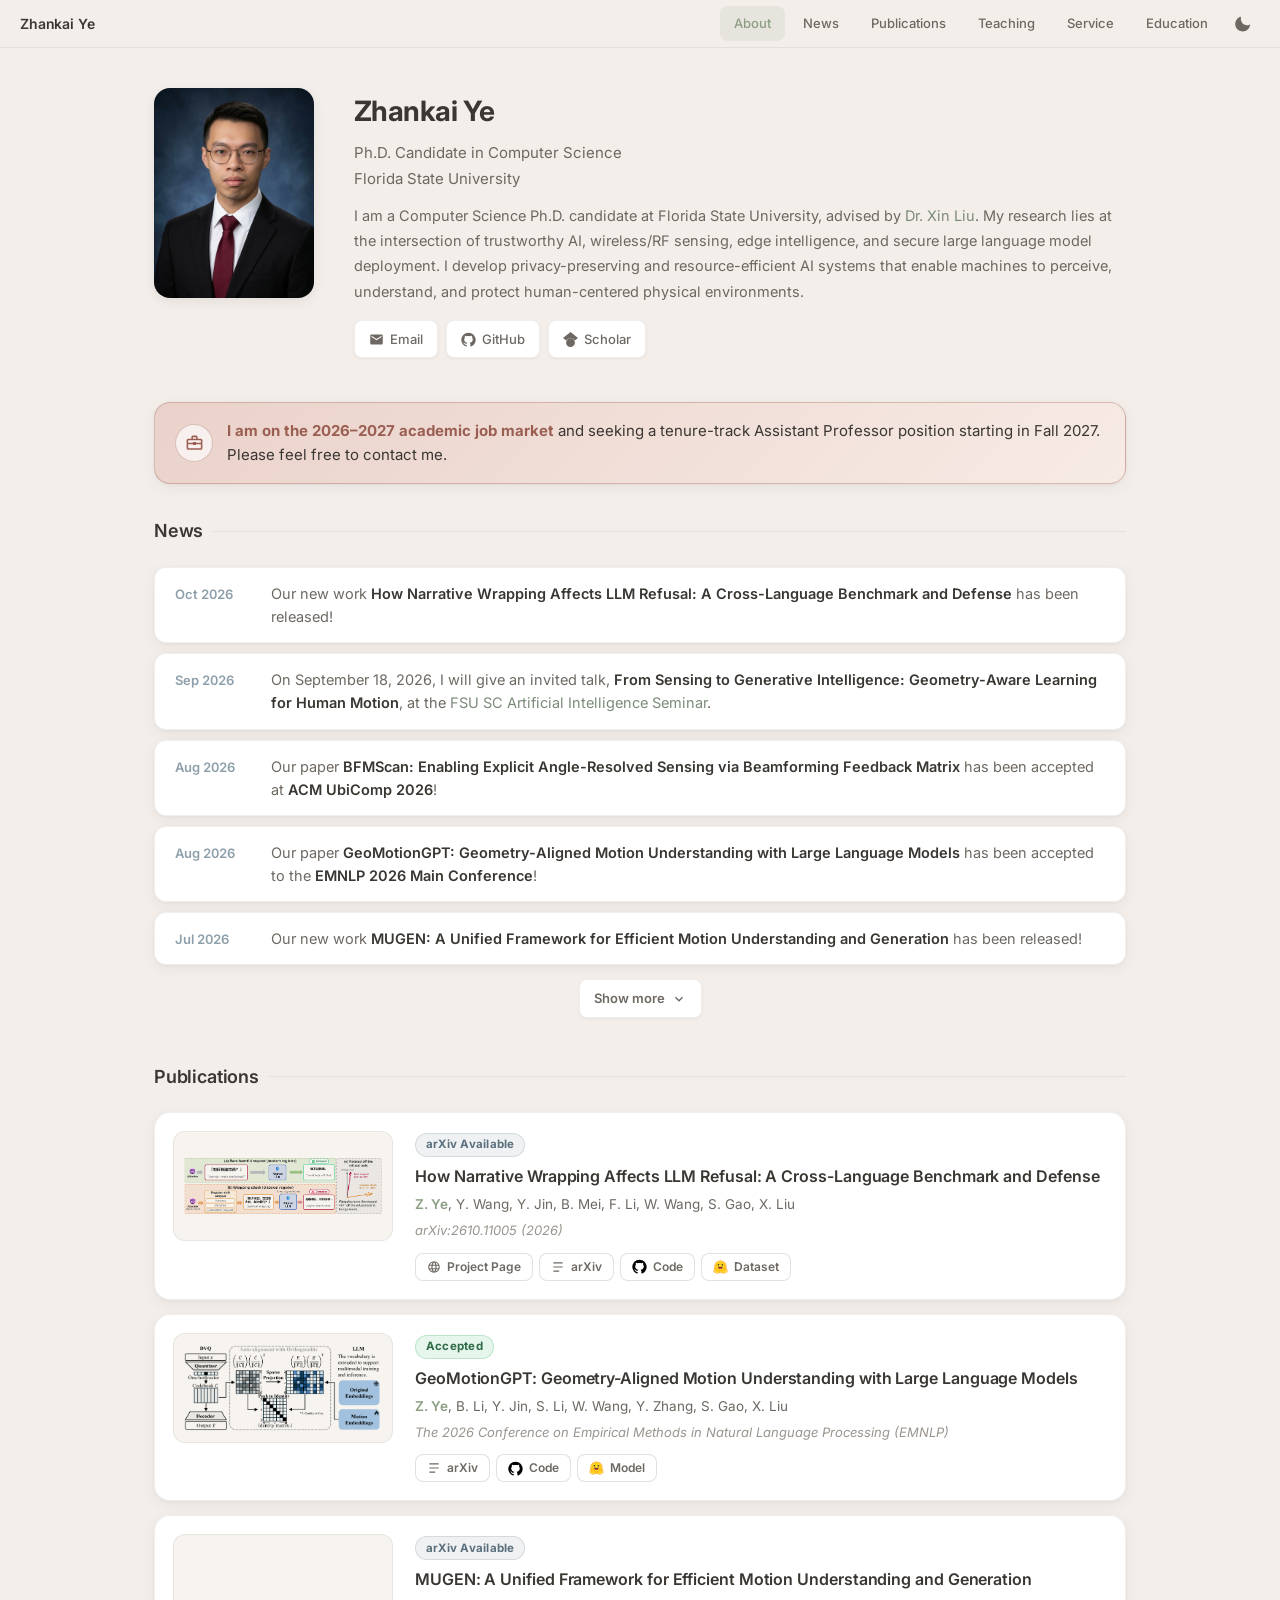
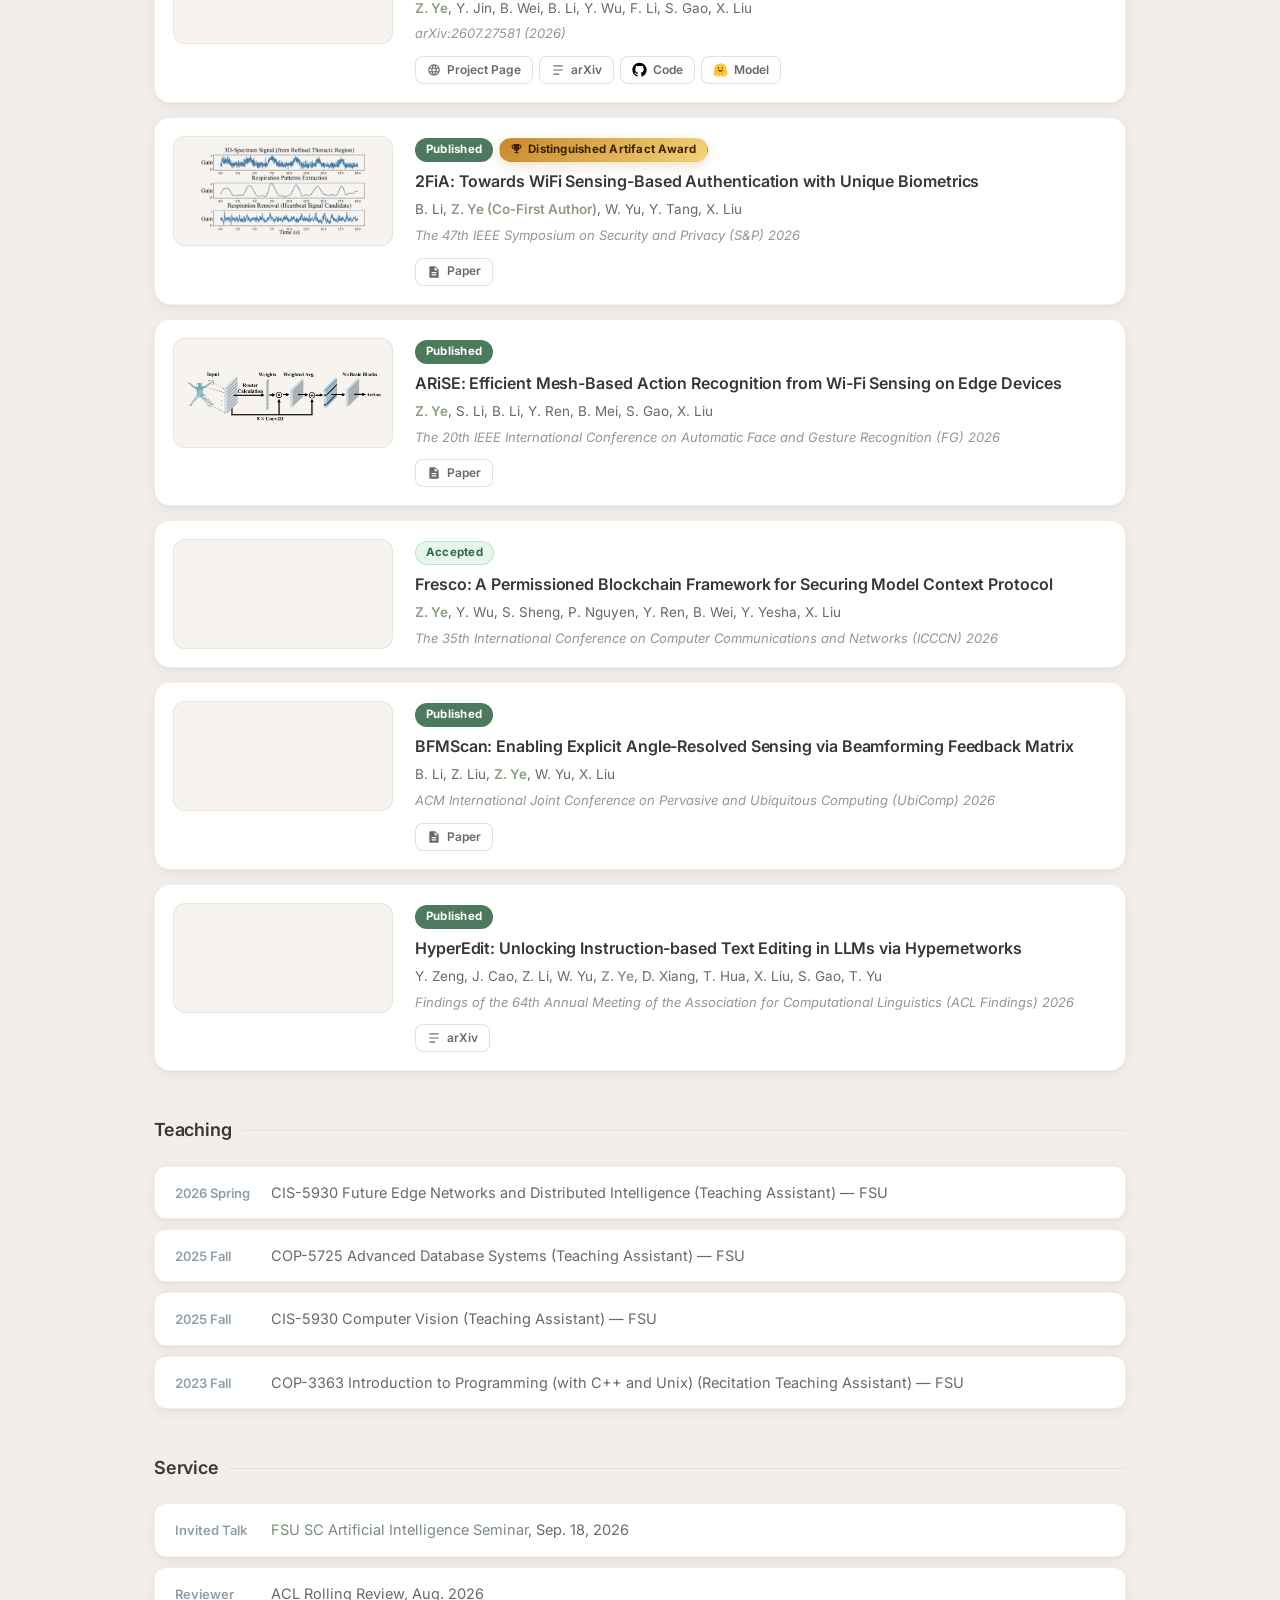
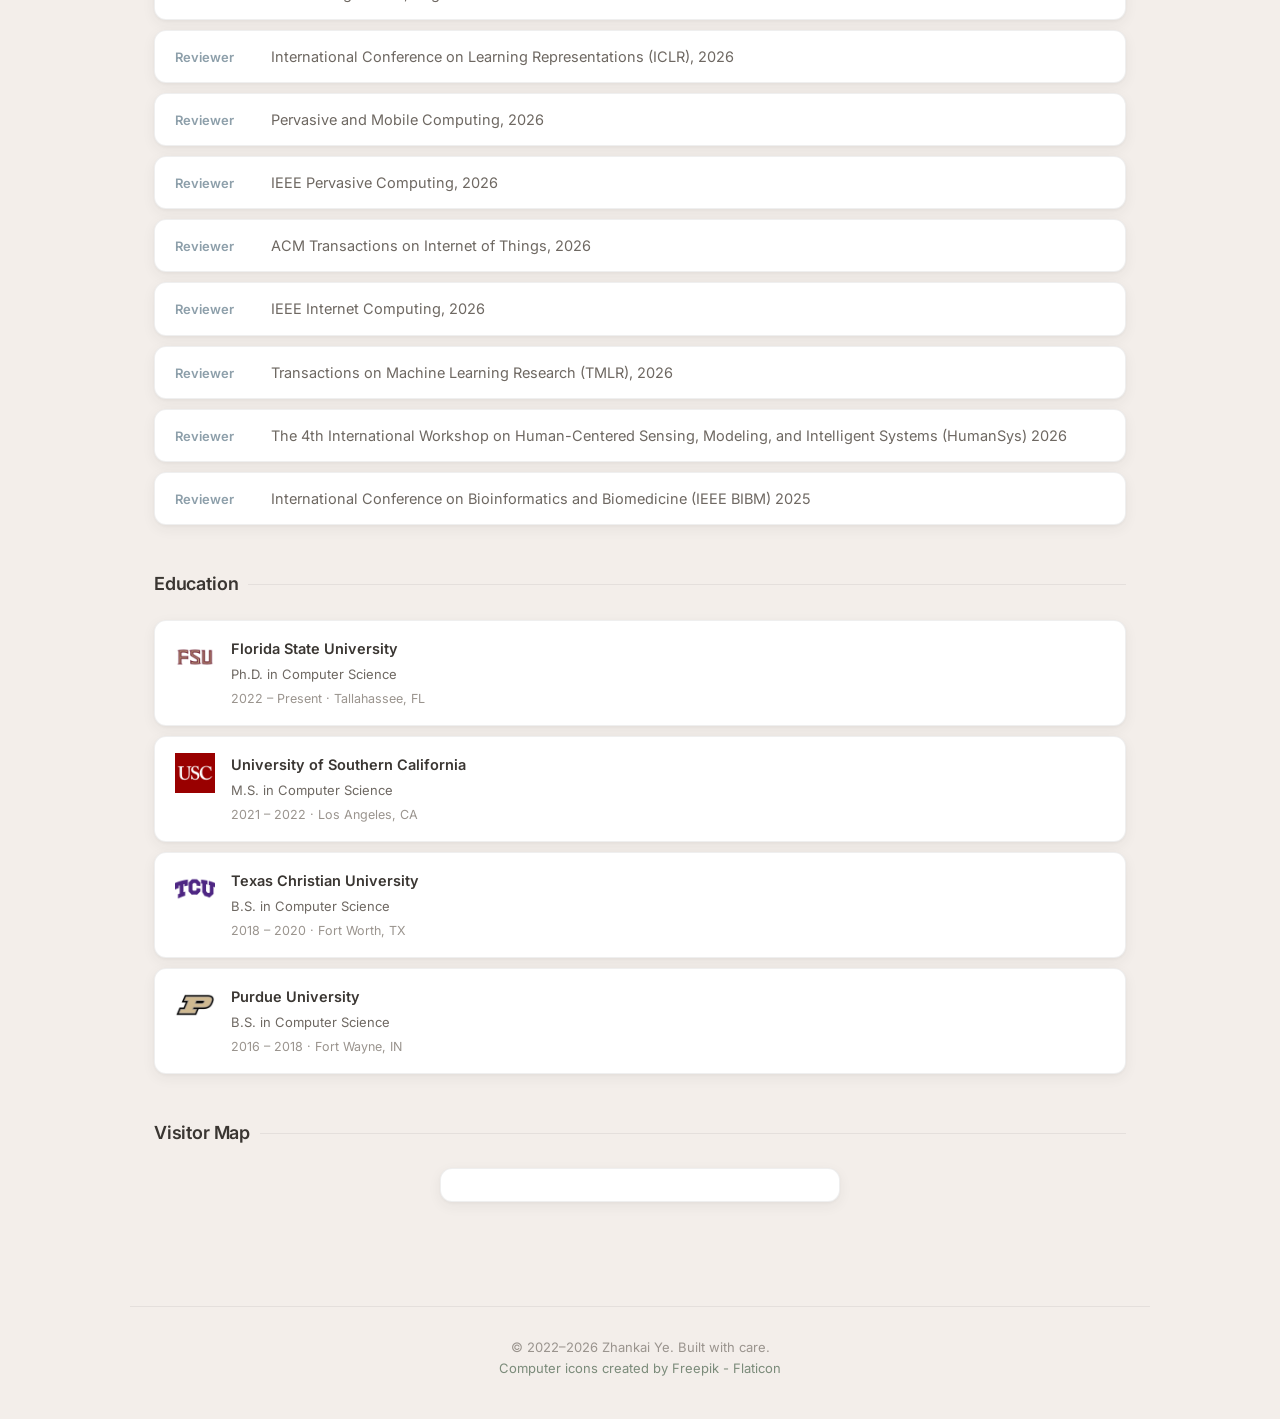
==== commit c66249e0: "Drop venue abbreviation chip from publication cards The full venue line below the authors already ca" ====
--- a/index.html
+++ b/index.html
@@ -194,7 +194,7 @@
           </button>
           <div class="pub-body">
             <div class="pub-meta">
-              <span class="pub-chip pub-chip-venue">arXiv 2026</span> <span class="pub-chip pub-chip-preprint">arXiv Available</span>
+              <span class="pub-chip pub-chip-preprint">arXiv Available</span>
             </div>
             <h3 class="pub-title"><a href="https://jye16.github.io/guise/" target="_blank" rel="noopener noreferrer">How Narrative Wrapping Affects LLM Refusal: A Cross-Language Benchmark and Defense</a></h3>
             <p class="pub-authors"><span class="me">Z. Ye</span>, Y. Wang, Y. Jin, B. Mei, F. Li, W. Wang, S. Gao, X. Liu</p>
@@ -214,7 +214,7 @@
           </button>
           <div class="pub-body">
             <div class="pub-meta">
-              <span class="pub-chip pub-chip-venue">EMNLP 2026</span> <span class="pub-chip pub-chip-accepted">Accepted</span>
+              <span class="pub-chip pub-chip-accepted">Accepted</span>
             </div>
             <h3 class="pub-title"><a href="https://arxiv.org/abs/2601.07632" target="_blank" rel="noopener noreferrer">GeoMotionGPT: Geometry-Aligned Motion Understanding with Large Language Models</a></h3>
             <p class="pub-authors"><span class="me">Z. Ye</span>, B. Li, Y. Jin, S. Li, W. Wang, Y. Zhang, S. Gao, X. Liu</p>
@@ -233,7 +233,7 @@
           </button>
           <div class="pub-body">
             <div class="pub-meta">
-              <span class="pub-chip pub-chip-venue">arXiv 2026</span> <span class="pub-chip pub-chip-preprint">arXiv Available</span>
+              <span class="pub-chip pub-chip-preprint">arXiv Available</span>
             </div>
             <h3 class="pub-title"><a href="https://jye16.github.io/mugen-page" target="_blank" rel="noopener noreferrer">MUGEN: A Unified Framework for Efficient Motion Understanding and Generation</a></h3>
             <p class="pub-authors"><span class="me">Z. Ye</span>, Y. Jin, B. Wei, B. Li, Y. Wu, F. Li, S. Gao, X. Liu</p>
@@ -253,7 +253,7 @@
           </button>
           <div class="pub-body">
             <div class="pub-meta">
-              <span class="pub-chip pub-chip-venue">IEEE S&amp;P 2026</span> <span class="pub-chip pub-chip-published">Published</span> <span class="pub-chip pub-chip-award"><svg viewBox="0 0 24 24" aria-hidden="true"><path d="M19 3h-2V2H7v1H5a2 2 0 00-2 2v2a4 4 0 004 4h.1A5 5 0 0011 14.9V17H8v2h8v-2h-3v-2.1A5 5 0 0016.9 11H17a4 4 0 004-4V5a2 2 0 00-2-2zM5 7V5h2v4a2 2 0 01-2-2zm14 0a2 2 0 01-2 2V5h2v2z"/></svg>Distinguished Artifact Award</span>
+              <span class="pub-chip pub-chip-published">Published</span> <span class="pub-chip pub-chip-award"><svg viewBox="0 0 24 24" aria-hidden="true"><path d="M19 3h-2V2H7v1H5a2 2 0 00-2 2v2a4 4 0 004 4h.1A5 5 0 0011 14.9V17H8v2h8v-2h-3v-2.1A5 5 0 0016.9 11H17a4 4 0 004-4V5a2 2 0 00-2-2zM5 7V5h2v4a2 2 0 01-2-2zm14 0a2 2 0 01-2 2V5h2v2z"/></svg>Distinguished Artifact Award</span>
             </div>
             <h3 class="pub-title"><a href="https://www.computer.org/csdl/proceedings-article/sp/2026/606500b617/2bojwh1qN2w" target="_blank" rel="noopener noreferrer">2FiA: Towards WiFi Sensing-Based Authentication with Unique Biometrics</a></h3>
             <p class="pub-authors">B. Li, <span class="me">Z. Ye (Co-First Author)</span>, W. Yu, Y. Tang, X. Liu</p>
@@ -270,7 +270,7 @@
           </button>
           <div class="pub-body">
             <div class="pub-meta">
-              <span class="pub-chip pub-chip-venue">IEEE FG 2026</span> <span class="pub-chip pub-chip-published">Published</span>
+              <span class="pub-chip pub-chip-published">Published</span>
             </div>
             <h3 class="pub-title"><a href="https://ieeexplore.ieee.org/abstract/document/11557074" target="_blank" rel="noopener noreferrer">ARiSE: Efficient Mesh-Based Action Recognition from Wi-Fi Sensing on Edge Devices</a></h3>
             <p class="pub-authors"><span class="me">Z. Ye</span>, S. Li, B. Li, Y. Ren, B. Mei, S. Gao, X. Liu</p>
@@ -287,7 +287,7 @@
           </button>
           <div class="pub-body">
             <div class="pub-meta">
-              <span class="pub-chip pub-chip-venue">ICCCN 2026</span> <span class="pub-chip pub-chip-accepted">Accepted</span>
+              <span class="pub-chip pub-chip-accepted">Accepted</span>
             </div>
             <h3 class="pub-title">Fresco: A Permissioned Blockchain Framework for Securing Model Context Protocol</h3>
             <p class="pub-authors"><span class="me">Z. Ye</span>, Y. Wu, S. Sheng, P. Nguyen, Y. Ren, B. Wei, Y. Yesha, X. Liu</p>
@@ -301,7 +301,7 @@
           </button>
           <div class="pub-body">
             <div class="pub-meta">
-              <span class="pub-chip pub-chip-venue">UbiComp 2026</span> <span class="pub-chip pub-chip-published">Published</span>
+              <span class="pub-chip pub-chip-published">Published</span>
             </div>
             <h3 class="pub-title"><a href="https://doi.org/10.1145/3832009" target="_blank" rel="noopener noreferrer">BFMScan: Enabling Explicit Angle-Resolved Sensing via Beamforming Feedback Matrix</a></h3>
             <p class="pub-authors">B. Li, Z. Liu, <span class="me">Z. Ye</span>, W. Yu, X. Liu</p>
@@ -318,7 +318,7 @@
           </button>
           <div class="pub-body">
             <div class="pub-meta">
-              <span class="pub-chip pub-chip-venue">ACL Findings 2026</span> <span class="pub-chip pub-chip-published">Published</span>
+              <span class="pub-chip pub-chip-published">Published</span>
             </div>
             <h3 class="pub-title"><a href="https://arxiv.org/abs/2512.12544" target="_blank" rel="noopener noreferrer">HyperEdit: Unlocking Instruction-based Text Editing in LLMs via Hypernetworks</a></h3>
             <p class="pub-authors">Y. Zeng, J. Cao, Z. Li, W. Yu, <span class="me">Z. Ye</span>, D. Xiang, T. Hua, X. Liu, S. Gao, T. Yu</p>
--- a/css/adwaita.css
+++ b/css/adwaita.css
@@ -731,13 +731,6 @@
   border-radius: 999px;
   border: 1px solid transparent;
   white-space: nowrap;
-}
-
-.pub-chip-venue {
-  background: var(--bg-secondary);
-  color: var(--text-secondary);
-  border-color: var(--border-color);
-  font-variant-numeric: tabular-nums;
 }
 
 .pub-chip-preprint {
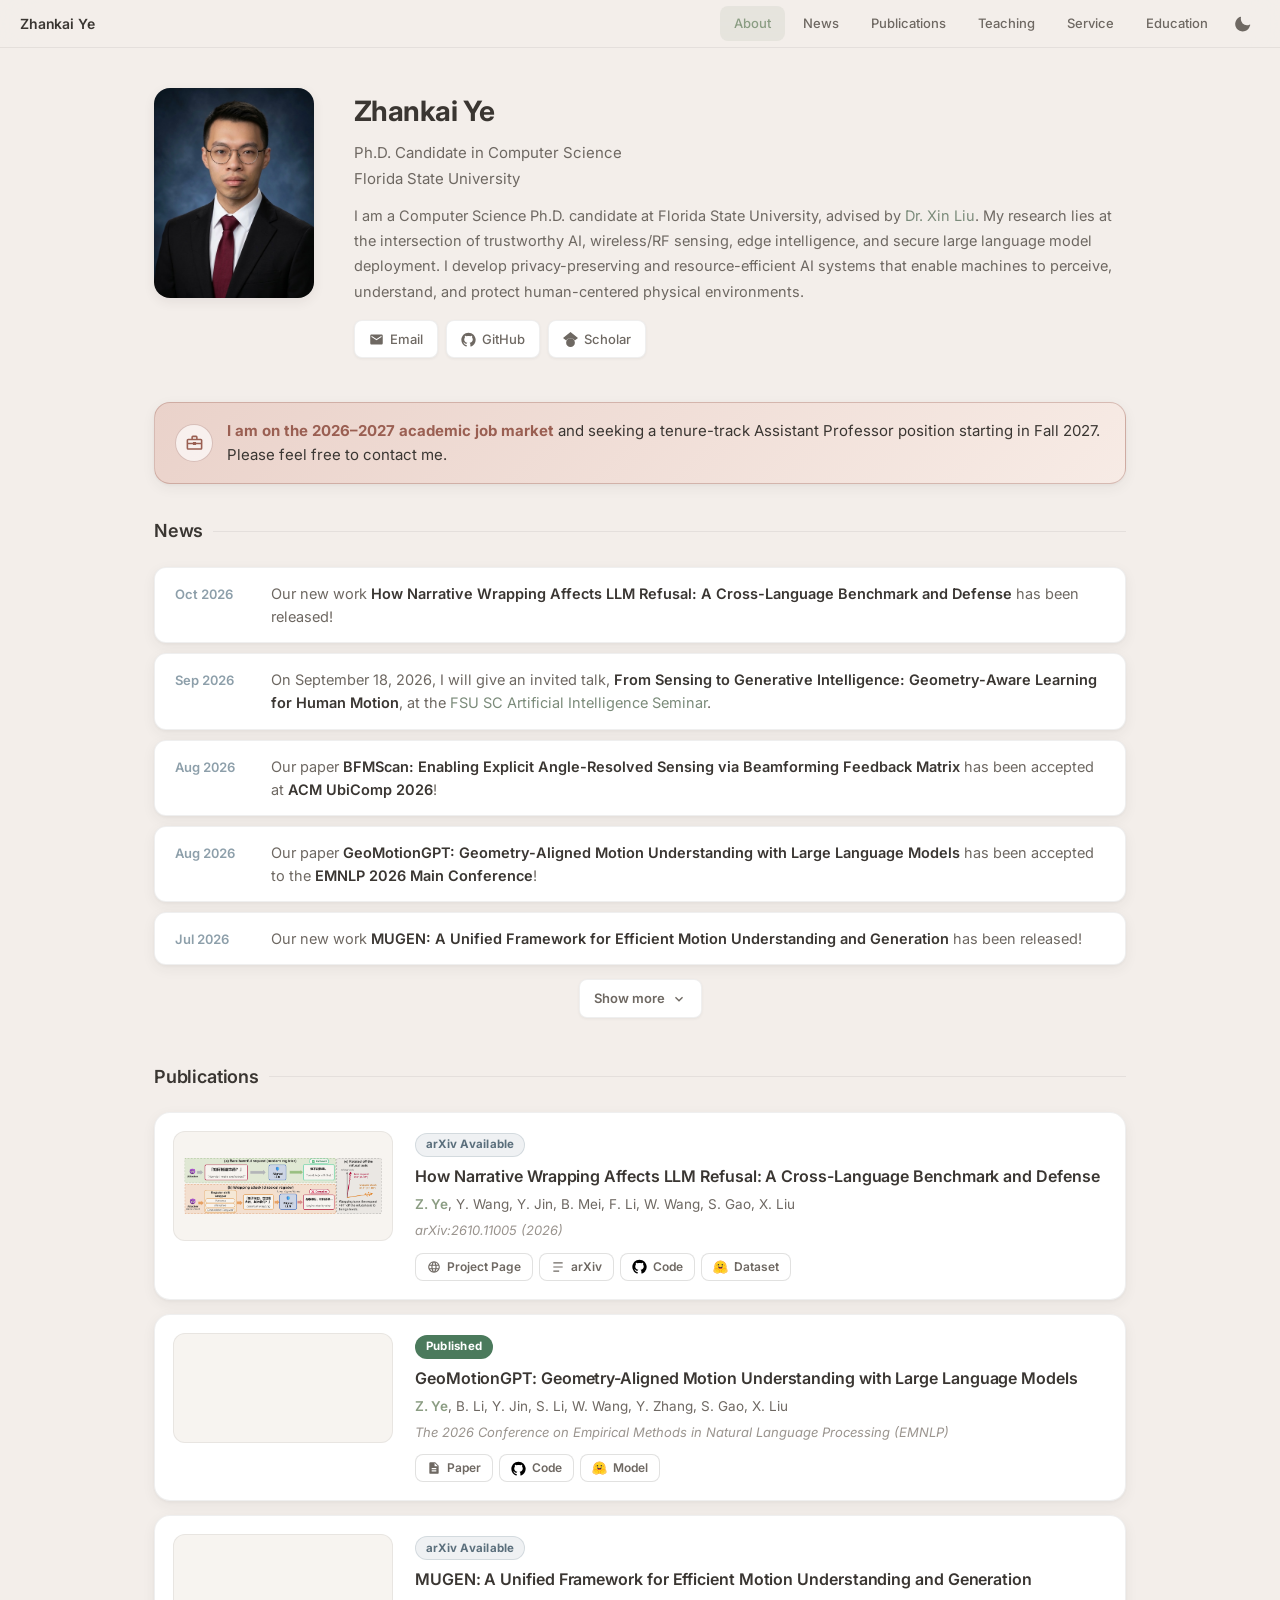
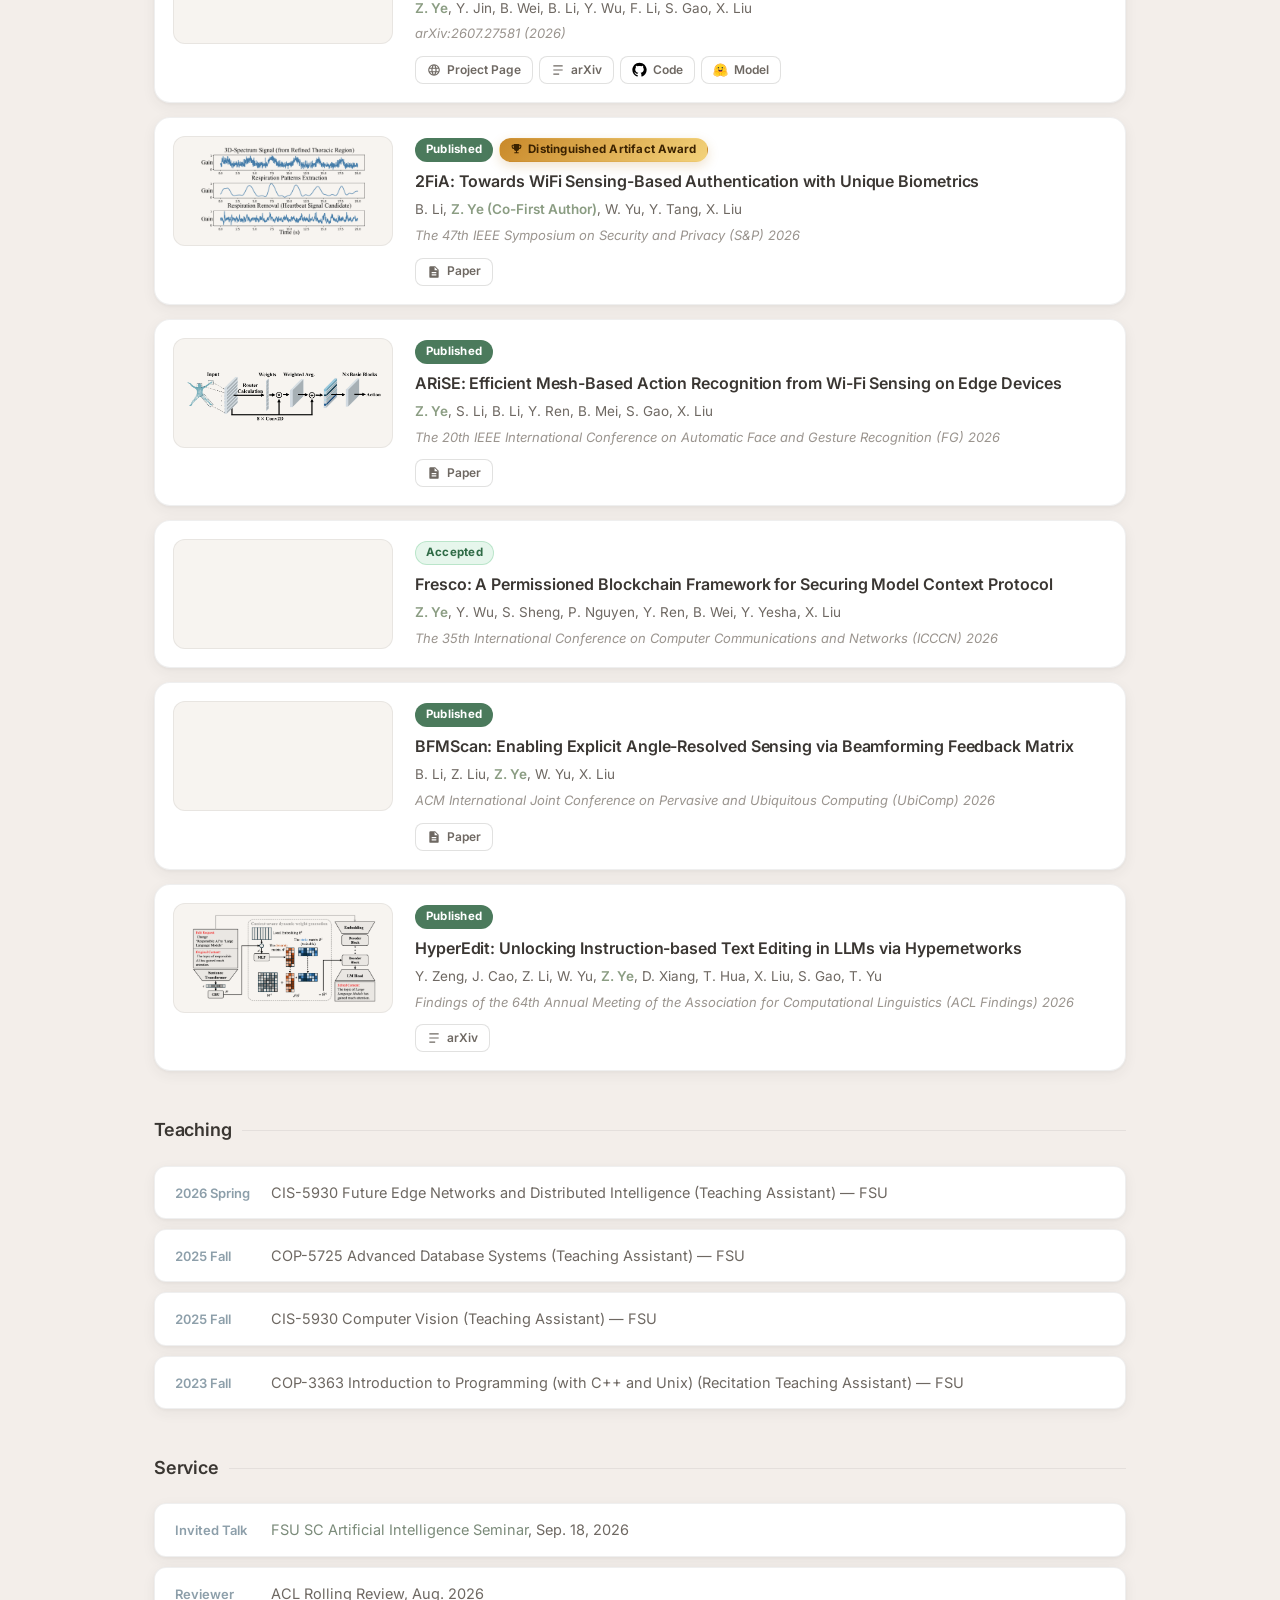
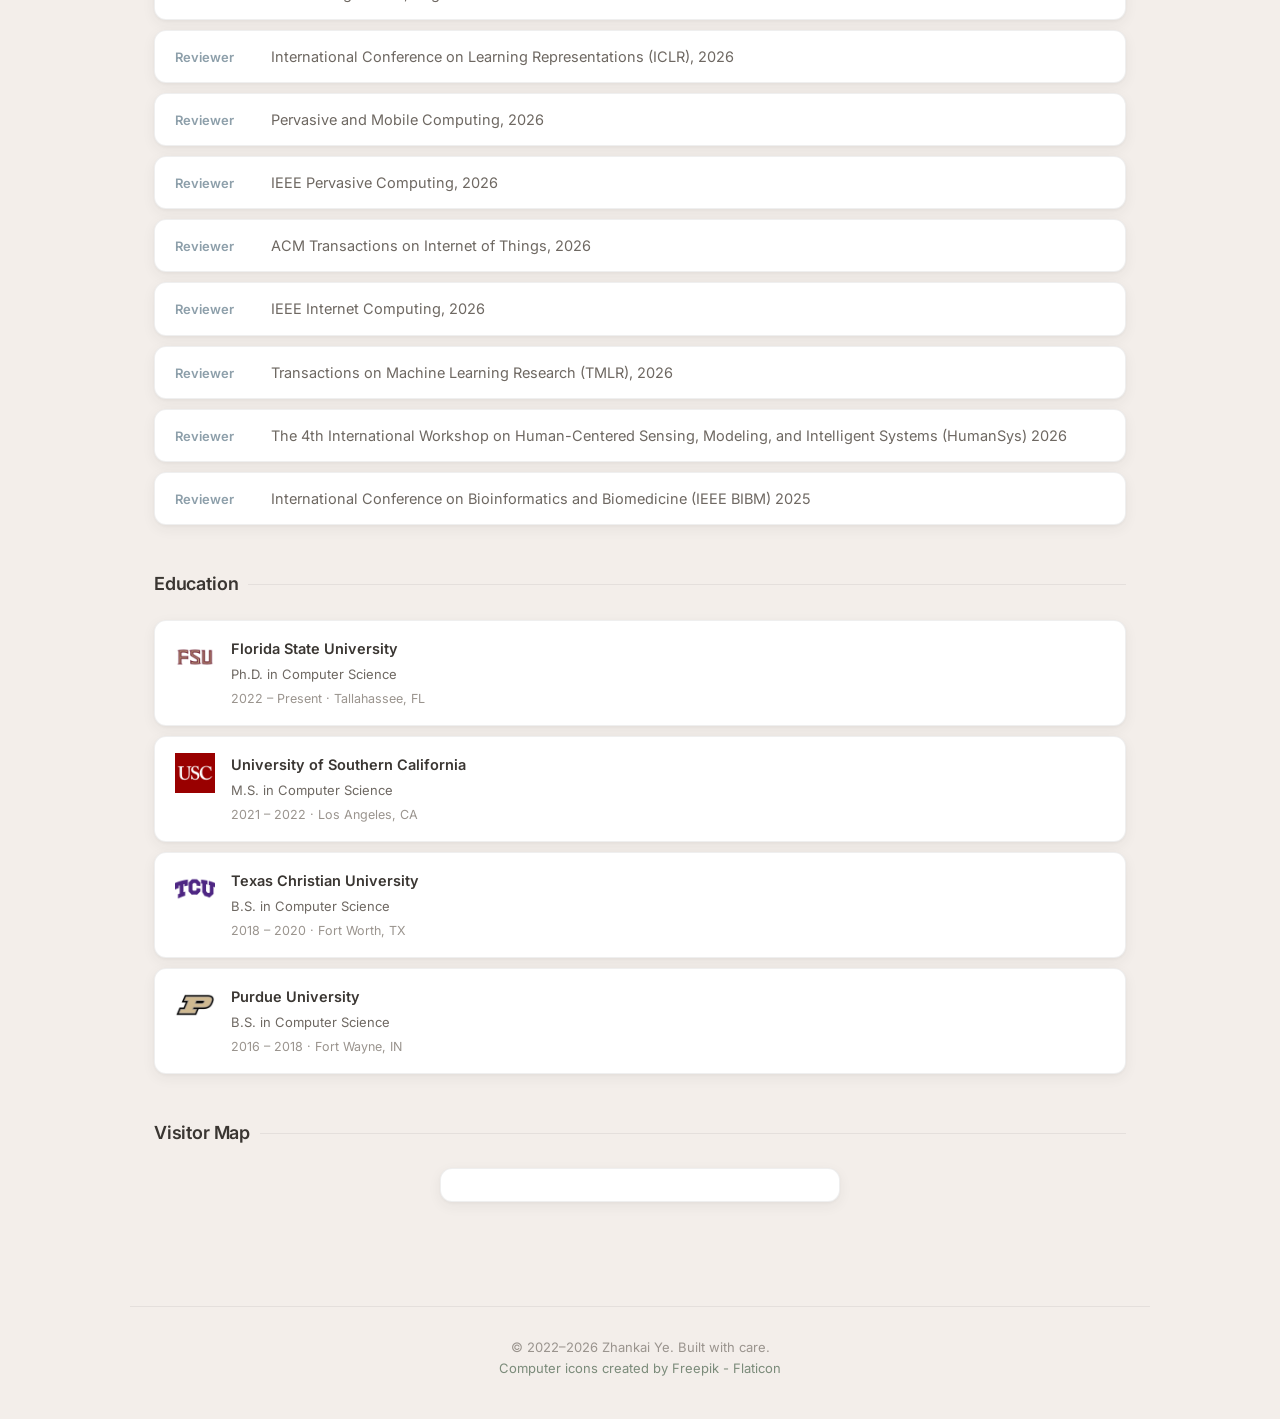
==== commit 3ffdb4b9: "Update GeoMotionGPT publication status and paper link" ====
--- a/index.html
+++ b/index.html
@@ -214,13 +214,13 @@
           </button>
           <div class="pub-body">
             <div class="pub-meta">
-              <span class="pub-chip pub-chip-accepted">Accepted</span>
-            </div>
-            <h3 class="pub-title"><a href="https://arxiv.org/abs/2601.07632" target="_blank" rel="noopener noreferrer">GeoMotionGPT: Geometry-Aligned Motion Understanding with Large Language Models</a></h3>
+              <span class="pub-chip pub-chip-published">Published</span>
+            </div>
+            <h3 class="pub-title"><a href="https://aclanthology.org/2026.emnlp-main.179/" target="_blank" rel="noopener noreferrer">GeoMotionGPT: Geometry-Aligned Motion Understanding with Large Language Models</a></h3>
             <p class="pub-authors"><span class="me">Z. Ye</span>, B. Li, Y. Jin, S. Li, W. Wang, Y. Zhang, S. Gao, X. Liu</p>
             <p class="pub-venue">The 2026 Conference on Empirical Methods in Natural Language Processing (EMNLP)</p>
             <div class="pub-actions">
-              <a class="pub-btn" href="https://arxiv.org/abs/2601.07632" target="_blank" rel="noopener noreferrer"><svg viewBox="0 0 24 24" aria-hidden="true"><path d="M4 4h16v2H4V4zm0 7h16v2H4v-2zm0 7h10v2H4v-2z"/></svg>arXiv</a>
+              <a class="pub-btn" href="https://aclanthology.org/2026.emnlp-main.179/" target="_blank" rel="noopener noreferrer"><svg viewBox="0 0 24 24" aria-hidden="true"><path d="M14 2H6a2 2 0 00-2 2v16a2 2 0 002 2h12a2 2 0 002-2V8l-6-6zm-1 7V3.5L18.5 9H13zM8 12h8v2H8v-2zm0 4h8v2H8v-2z"/></svg>Paper</a>
               <a class="pub-btn pub-btn-github" href="https://github.com/JYe16/GeoMotionGPT" target="_blank" rel="noopener noreferrer"><img src="/icons/github.svg?v=3" alt="" aria-hidden="true">Code</a>
               <a class="pub-btn" href="https://huggingface.co/zy22b/GeoMotionGPT" target="_blank" rel="noopener noreferrer"><img src="/icons/huggingface.svg" alt="" aria-hidden="true">Model</a>
             </div>
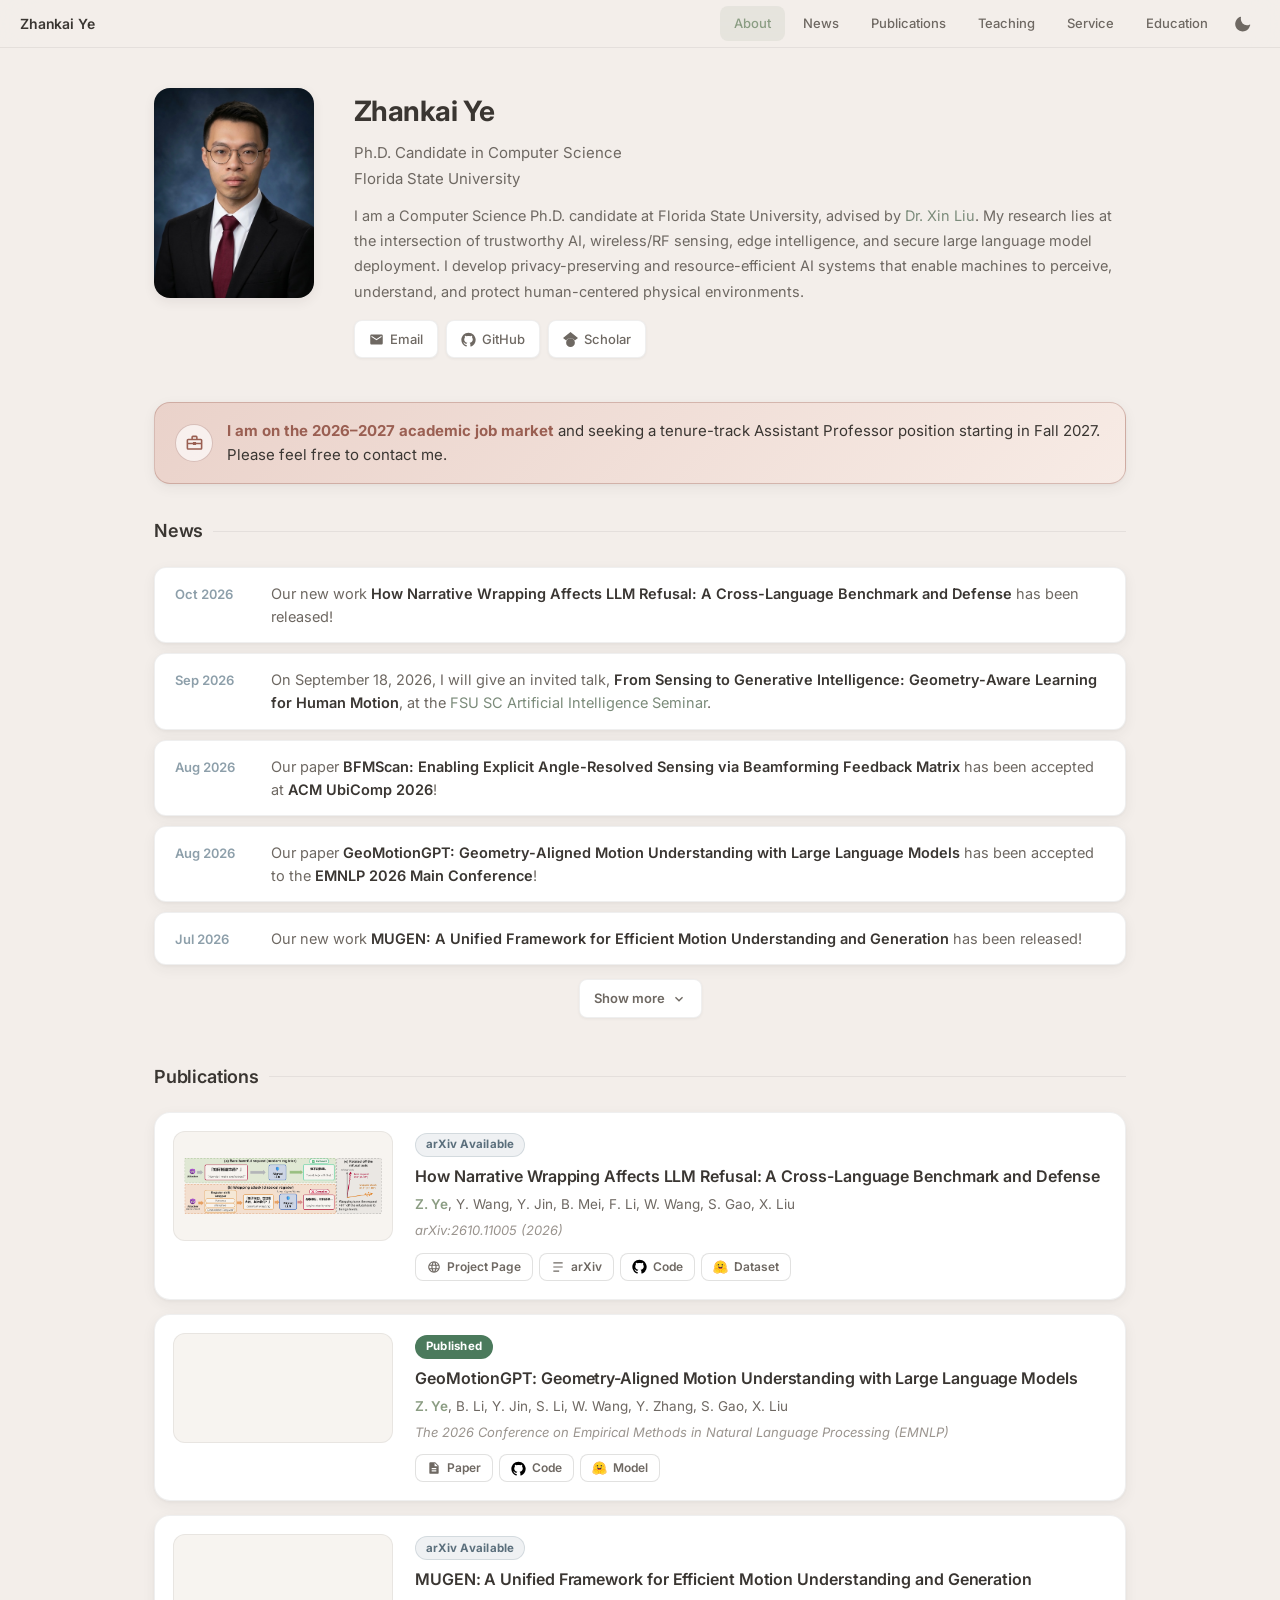
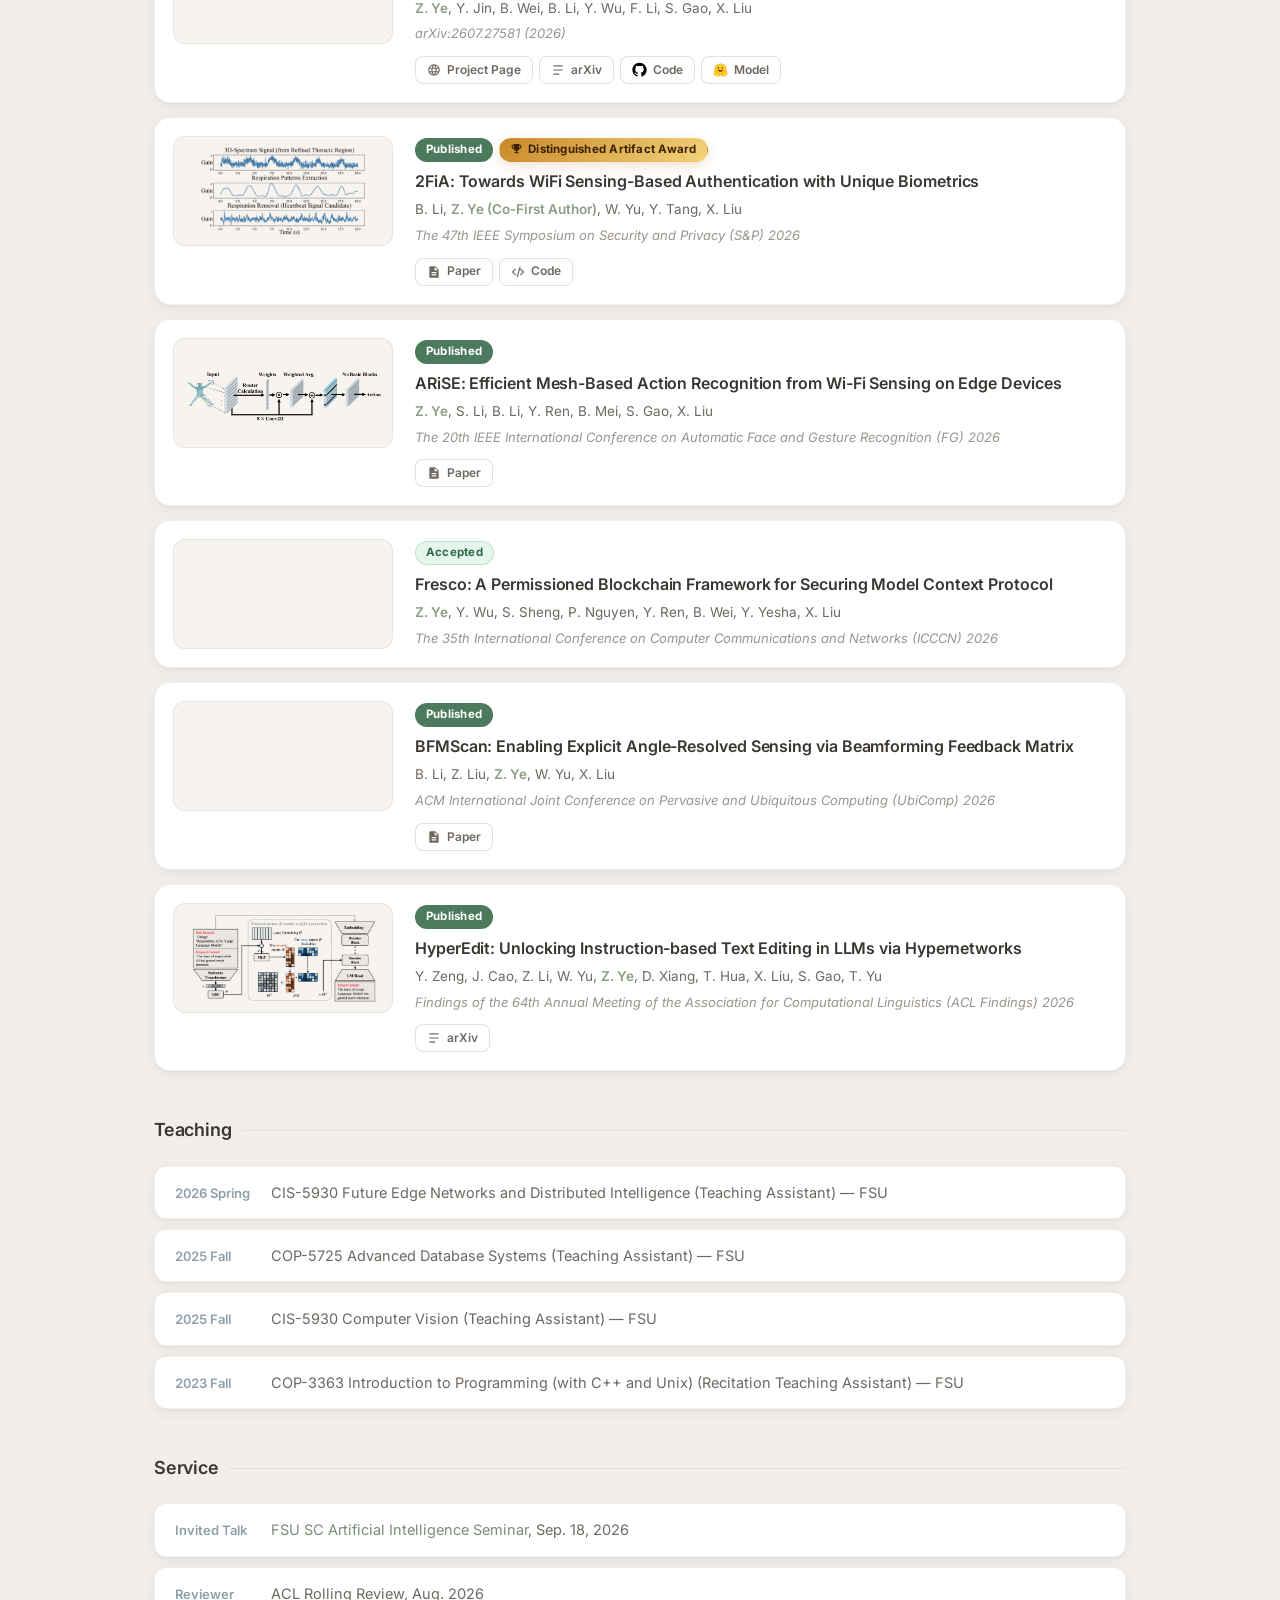
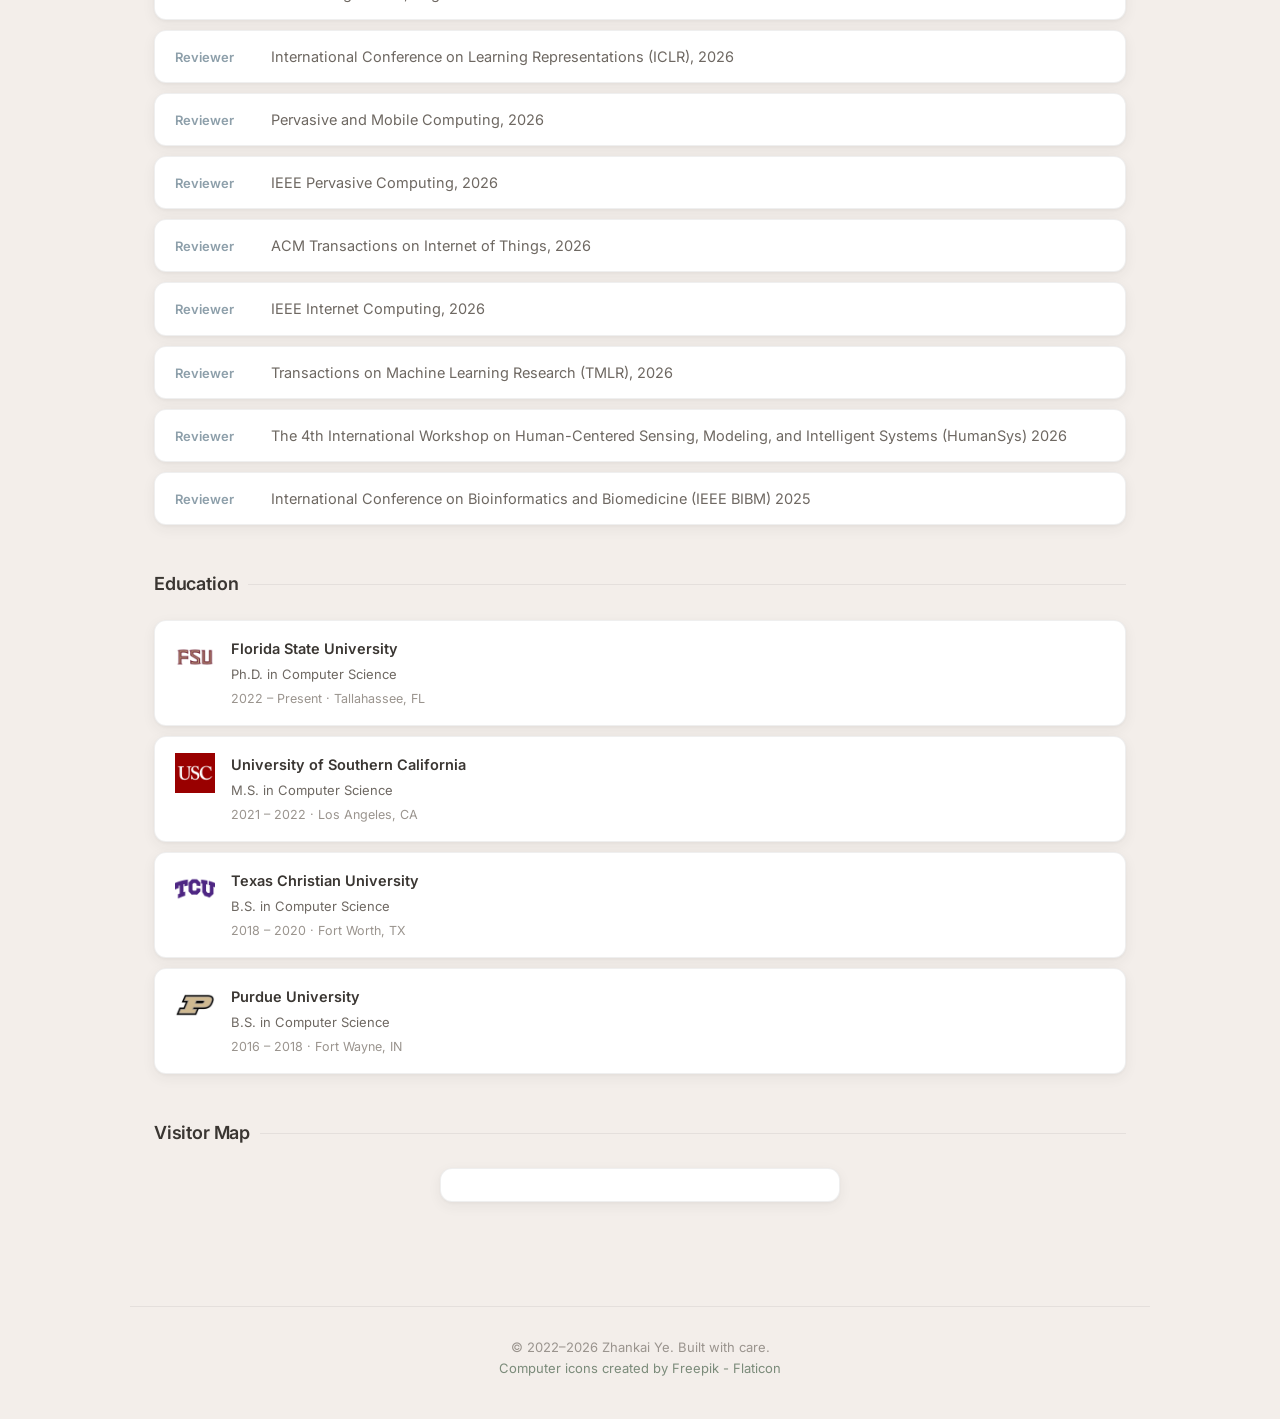
==== commit 78bbb4e7: "Remove publication title links and add 2FiA source code" ====
--- a/index.html
+++ b/index.html
@@ -196,7 +196,7 @@
             <div class="pub-meta">
               <span class="pub-chip pub-chip-preprint">arXiv Available</span>
             </div>
-            <h3 class="pub-title"><a href="https://jye16.github.io/guise/" target="_blank" rel="noopener noreferrer">How Narrative Wrapping Affects LLM Refusal: A Cross-Language Benchmark and Defense</a></h3>
+            <h3 class="pub-title">How Narrative Wrapping Affects LLM Refusal: A Cross-Language Benchmark and Defense</h3>
             <p class="pub-authors"><span class="me">Z. Ye</span>, Y. Wang, Y. Jin, B. Mei, F. Li, W. Wang, S. Gao, X. Liu</p>
             <p class="pub-venue">arXiv:2610.11005 (2026)</p>
             <div class="pub-actions">
@@ -216,7 +216,7 @@
             <div class="pub-meta">
               <span class="pub-chip pub-chip-published">Published</span>
             </div>
-            <h3 class="pub-title"><a href="https://aclanthology.org/2026.emnlp-main.179/" target="_blank" rel="noopener noreferrer">GeoMotionGPT: Geometry-Aligned Motion Understanding with Large Language Models</a></h3>
+            <h3 class="pub-title">GeoMotionGPT: Geometry-Aligned Motion Understanding with Large Language Models</h3>
             <p class="pub-authors"><span class="me">Z. Ye</span>, B. Li, Y. Jin, S. Li, W. Wang, Y. Zhang, S. Gao, X. Liu</p>
             <p class="pub-venue">The 2026 Conference on Empirical Methods in Natural Language Processing (EMNLP)</p>
             <div class="pub-actions">
@@ -235,7 +235,7 @@
             <div class="pub-meta">
               <span class="pub-chip pub-chip-preprint">arXiv Available</span>
             </div>
-            <h3 class="pub-title"><a href="https://jye16.github.io/mugen-page" target="_blank" rel="noopener noreferrer">MUGEN: A Unified Framework for Efficient Motion Understanding and Generation</a></h3>
+            <h3 class="pub-title">MUGEN: A Unified Framework for Efficient Motion Understanding and Generation</h3>
             <p class="pub-authors"><span class="me">Z. Ye</span>, Y. Jin, B. Wei, B. Li, Y. Wu, F. Li, S. Gao, X. Liu</p>
             <p class="pub-venue">arXiv:2607.27581 (2026)</p>
             <div class="pub-actions">
@@ -255,11 +255,12 @@
             <div class="pub-meta">
               <span class="pub-chip pub-chip-published">Published</span> <span class="pub-chip pub-chip-award"><svg viewBox="0 0 24 24" aria-hidden="true"><path d="M19 3h-2V2H7v1H5a2 2 0 00-2 2v2a4 4 0 004 4h.1A5 5 0 0011 14.9V17H8v2h8v-2h-3v-2.1A5 5 0 0016.9 11H17a4 4 0 004-4V5a2 2 0 00-2-2zM5 7V5h2v4a2 2 0 01-2-2zm14 0a2 2 0 01-2 2V5h2v2z"/></svg>Distinguished Artifact Award</span>
             </div>
-            <h3 class="pub-title"><a href="https://www.computer.org/csdl/proceedings-article/sp/2026/606500b617/2bojwh1qN2w" target="_blank" rel="noopener noreferrer">2FiA: Towards WiFi Sensing-Based Authentication with Unique Biometrics</a></h3>
+            <h3 class="pub-title">2FiA: Towards WiFi Sensing-Based Authentication with Unique Biometrics</h3>
             <p class="pub-authors">B. Li, <span class="me">Z. Ye (Co-First Author)</span>, W. Yu, Y. Tang, X. Liu</p>
             <p class="pub-venue">The 47th IEEE Symposium on Security and Privacy (S&amp;P) 2026</p>
             <div class="pub-actions">
               <a class="pub-btn" href="https://www.computer.org/csdl/proceedings-article/sp/2026/606500b617/2bojwh1qN2w" target="_blank" rel="noopener noreferrer"><svg viewBox="0 0 24 24" aria-hidden="true"><path d="M14 2H6a2 2 0 00-2 2v16a2 2 0 002 2h12a2 2 0 002-2V8l-6-6zm-1 7V3.5L18.5 9H13zM8 12h8v2H8v-2zm0 4h8v2H8v-2z"/></svg>Paper</a>
+              <a class="pub-btn" href="https://zenodo.org/records/17361618" target="_blank" rel="noopener noreferrer"><svg viewBox="0 0 24 24" aria-hidden="true"><path d="M8.7 16.6L4.1 12l4.6-4.6L7.3 6 1.3 12l6 6 1.4-1.4zm6.6 0l4.6-4.6-4.6-4.6L16.7 6l6 6-6 6-1.4-1.4zM14.6 3L9.4 21h2.1l5.2-18h-2.1z"/></svg>Code</a>
             </div>
           </div>
         </article>
@@ -272,7 +273,7 @@
             <div class="pub-meta">
               <span class="pub-chip pub-chip-published">Published</span>
             </div>
-            <h3 class="pub-title"><a href="https://ieeexplore.ieee.org/abstract/document/11557074" target="_blank" rel="noopener noreferrer">ARiSE: Efficient Mesh-Based Action Recognition from Wi-Fi Sensing on Edge Devices</a></h3>
+            <h3 class="pub-title">ARiSE: Efficient Mesh-Based Action Recognition from Wi-Fi Sensing on Edge Devices</h3>
             <p class="pub-authors"><span class="me">Z. Ye</span>, S. Li, B. Li, Y. Ren, B. Mei, S. Gao, X. Liu</p>
             <p class="pub-venue">The 20th IEEE International Conference on Automatic Face and Gesture Recognition (FG) 2026</p>
             <div class="pub-actions">
@@ -303,7 +304,7 @@
             <div class="pub-meta">
               <span class="pub-chip pub-chip-published">Published</span>
             </div>
-            <h3 class="pub-title"><a href="https://doi.org/10.1145/3832009" target="_blank" rel="noopener noreferrer">BFMScan: Enabling Explicit Angle-Resolved Sensing via Beamforming Feedback Matrix</a></h3>
+            <h3 class="pub-title">BFMScan: Enabling Explicit Angle-Resolved Sensing via Beamforming Feedback Matrix</h3>
             <p class="pub-authors">B. Li, Z. Liu, <span class="me">Z. Ye</span>, W. Yu, X. Liu</p>
             <p class="pub-venue">ACM International Joint Conference on Pervasive and Ubiquitous Computing (UbiComp) 2026</p>
             <div class="pub-actions">
@@ -320,7 +321,7 @@
             <div class="pub-meta">
               <span class="pub-chip pub-chip-published">Published</span>
             </div>
-            <h3 class="pub-title"><a href="https://arxiv.org/abs/2512.12544" target="_blank" rel="noopener noreferrer">HyperEdit: Unlocking Instruction-based Text Editing in LLMs via Hypernetworks</a></h3>
+            <h3 class="pub-title">HyperEdit: Unlocking Instruction-based Text Editing in LLMs via Hypernetworks</h3>
             <p class="pub-authors">Y. Zeng, J. Cao, Z. Li, W. Yu, <span class="me">Z. Ye</span>, D. Xiang, T. Hua, X. Liu, S. Gao, T. Yu</p>
             <p class="pub-venue">Findings of the 64th Annual Meeting of the Association for Computational Linguistics (ACL Findings) 2026</p>
             <div class="pub-actions">
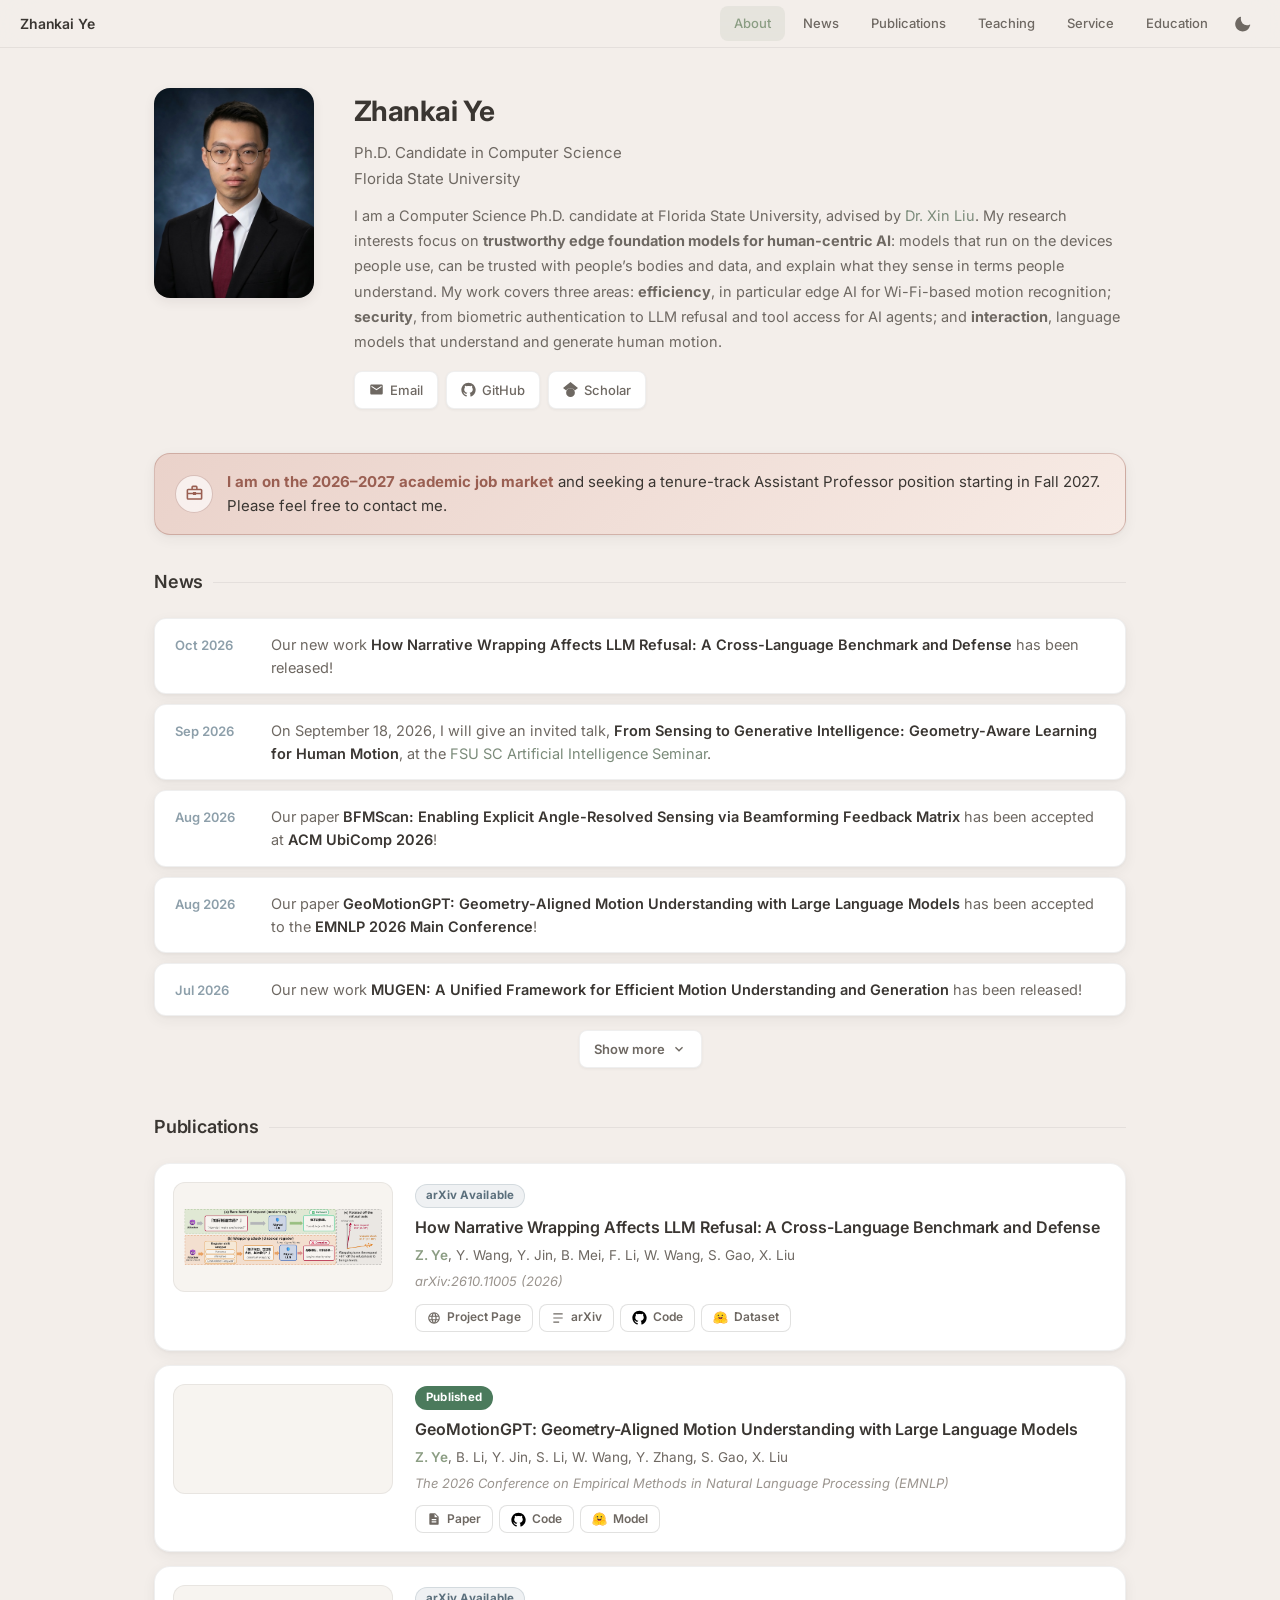
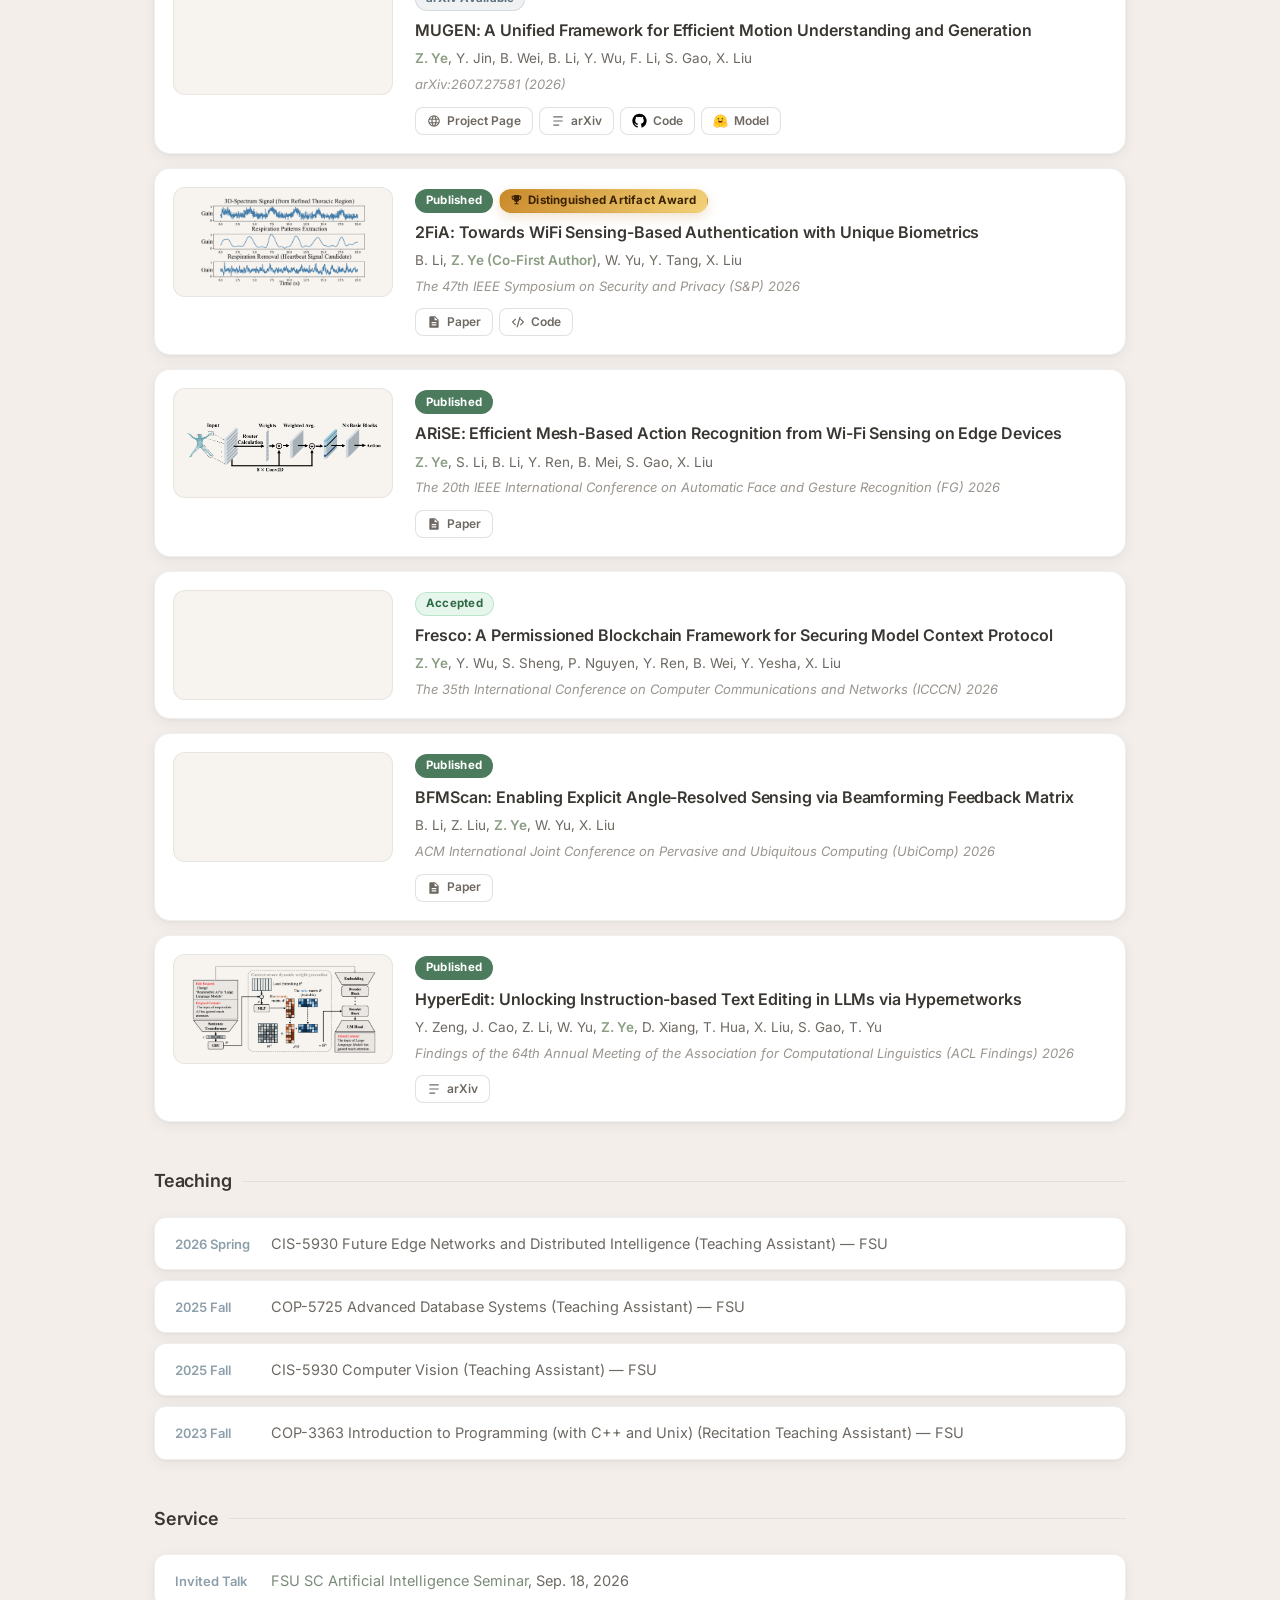
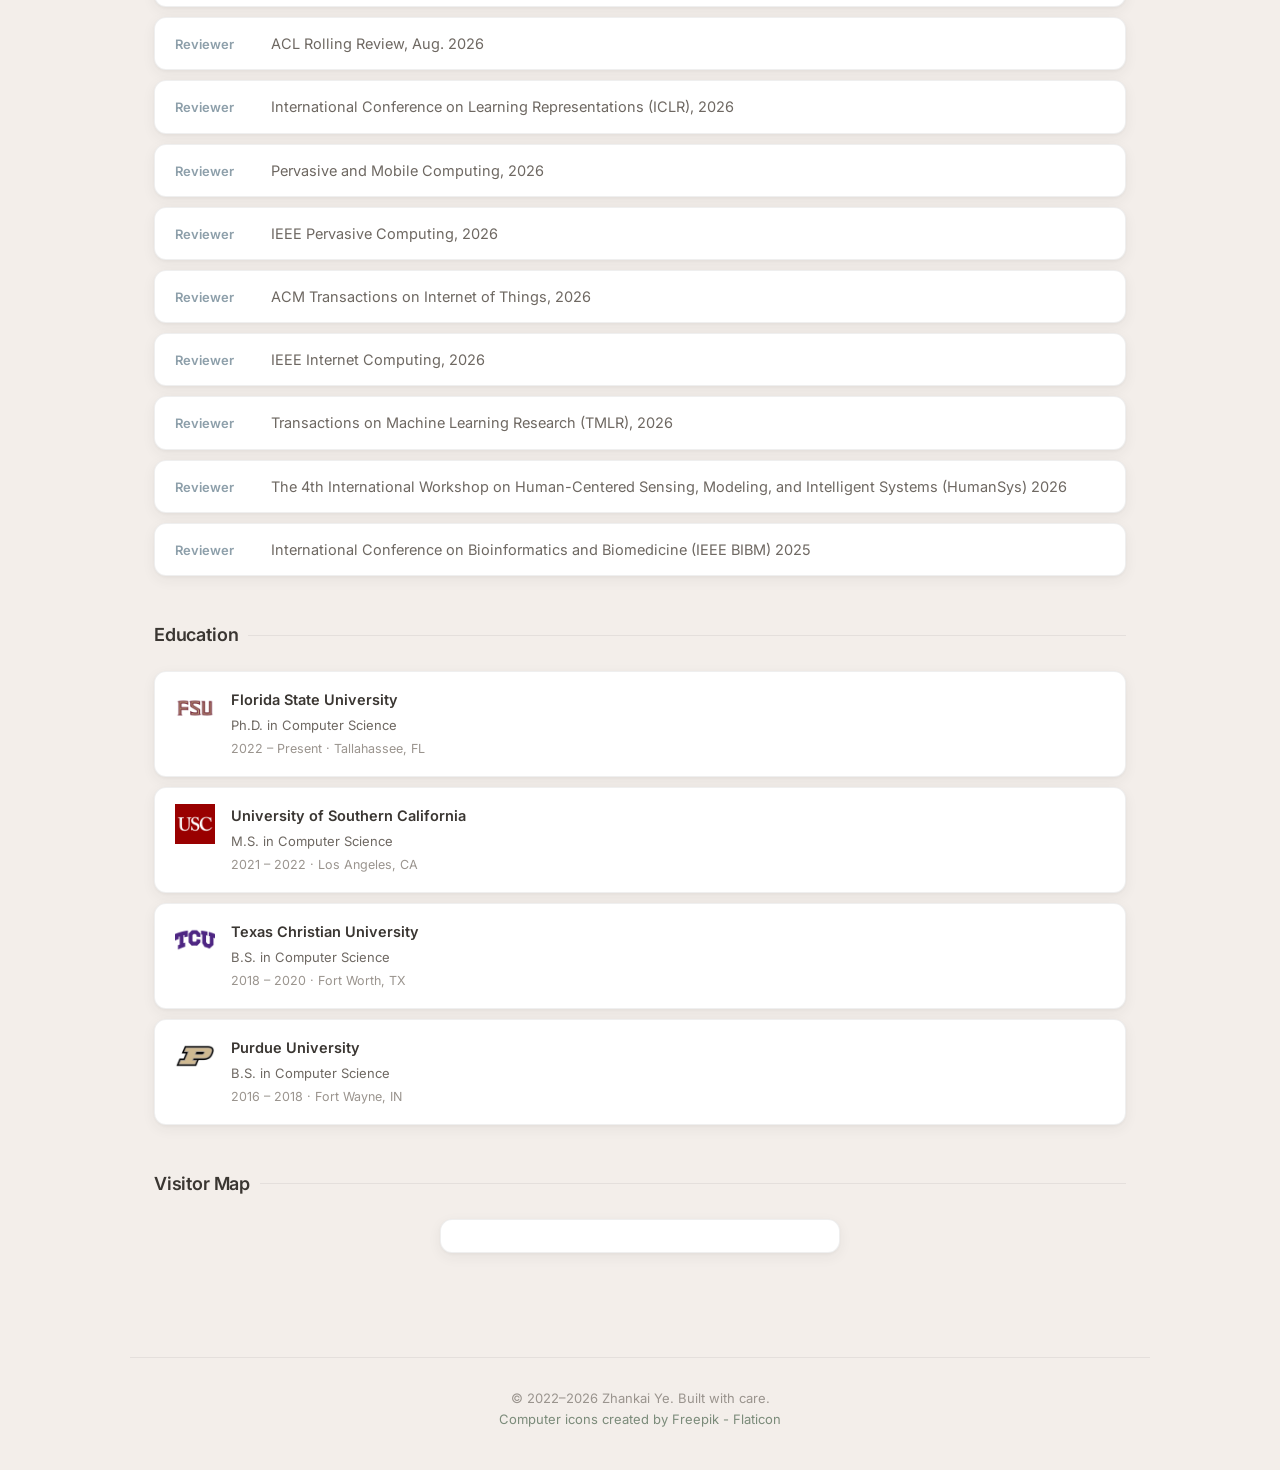
==== commit ca84af98: "Update research interests in homepage bio Co-Authored-By: Claude Sonnet 5.5 <noreply@anthropic.com> " ====
--- a/index.html
+++ b/index.html
@@ -86,7 +86,7 @@
         <p class="subtitle" style="margin-top: -8px;">Florida State University</p>
         <p class="bio">
           I am a Computer Science Ph.D. candidate at Florida State University, advised by <a href="https://xinliulab.github.io/" target="_blank" rel="noopener noreferrer">Dr. Xin Liu</a>.
-          My research lies at the intersection of trustworthy AI, wireless/RF sensing, edge intelligence, and secure large language model deployment. I develop privacy-preserving and resource-efficient AI systems that enable machines to perceive, understand, and protect human-centered physical environments.
+          My research interests focus on <strong>trustworthy edge foundation models for human-centric AI</strong>: models that run on the devices people use, can be trusted with people’s bodies and data, and explain what they sense in terms people understand. My work covers three areas: <strong>efficiency</strong>, in particular edge AI for Wi-Fi-based motion recognition; <strong>security</strong>, from biometric authentication to LLM refusal and tool access for AI agents; and <strong>interaction</strong>, language models that understand and generate human motion.
         </p>
         <div class="hero-links">
           <a href="mailto:zy22b@fsu.edu">
